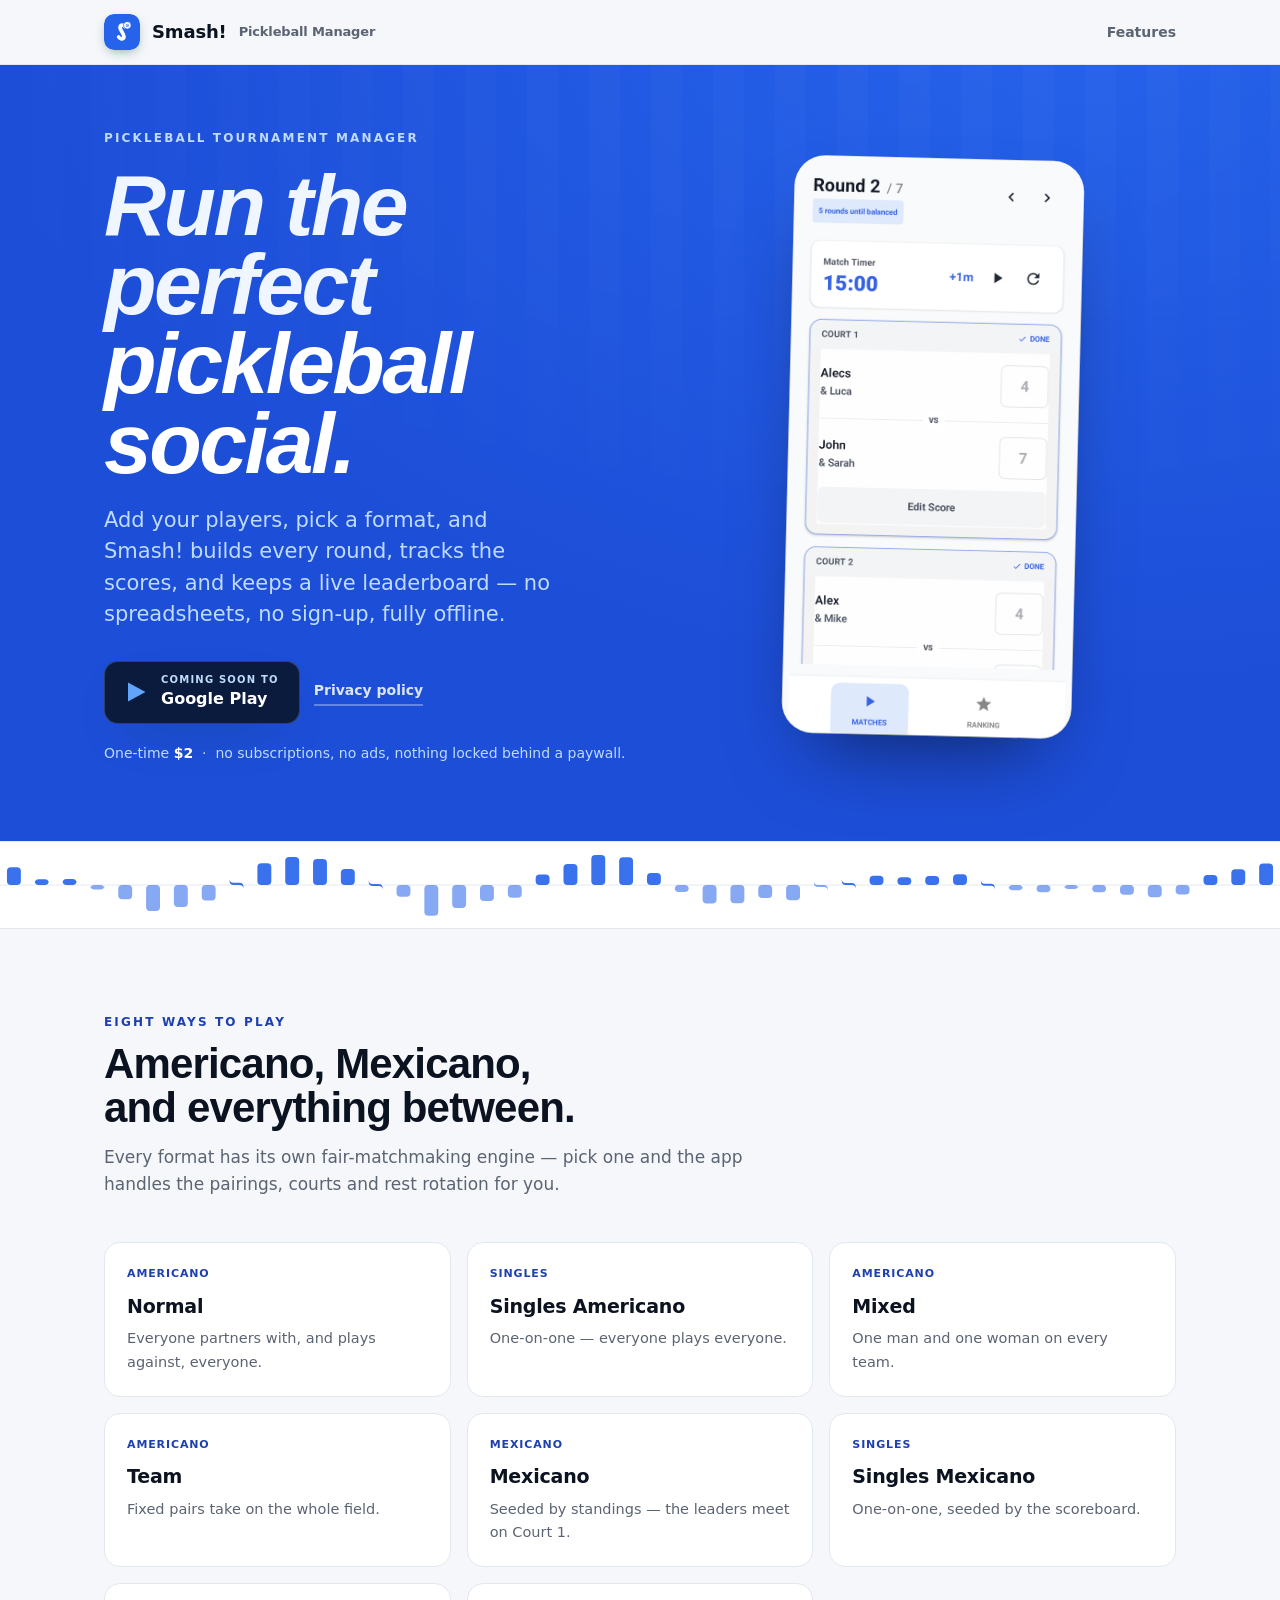
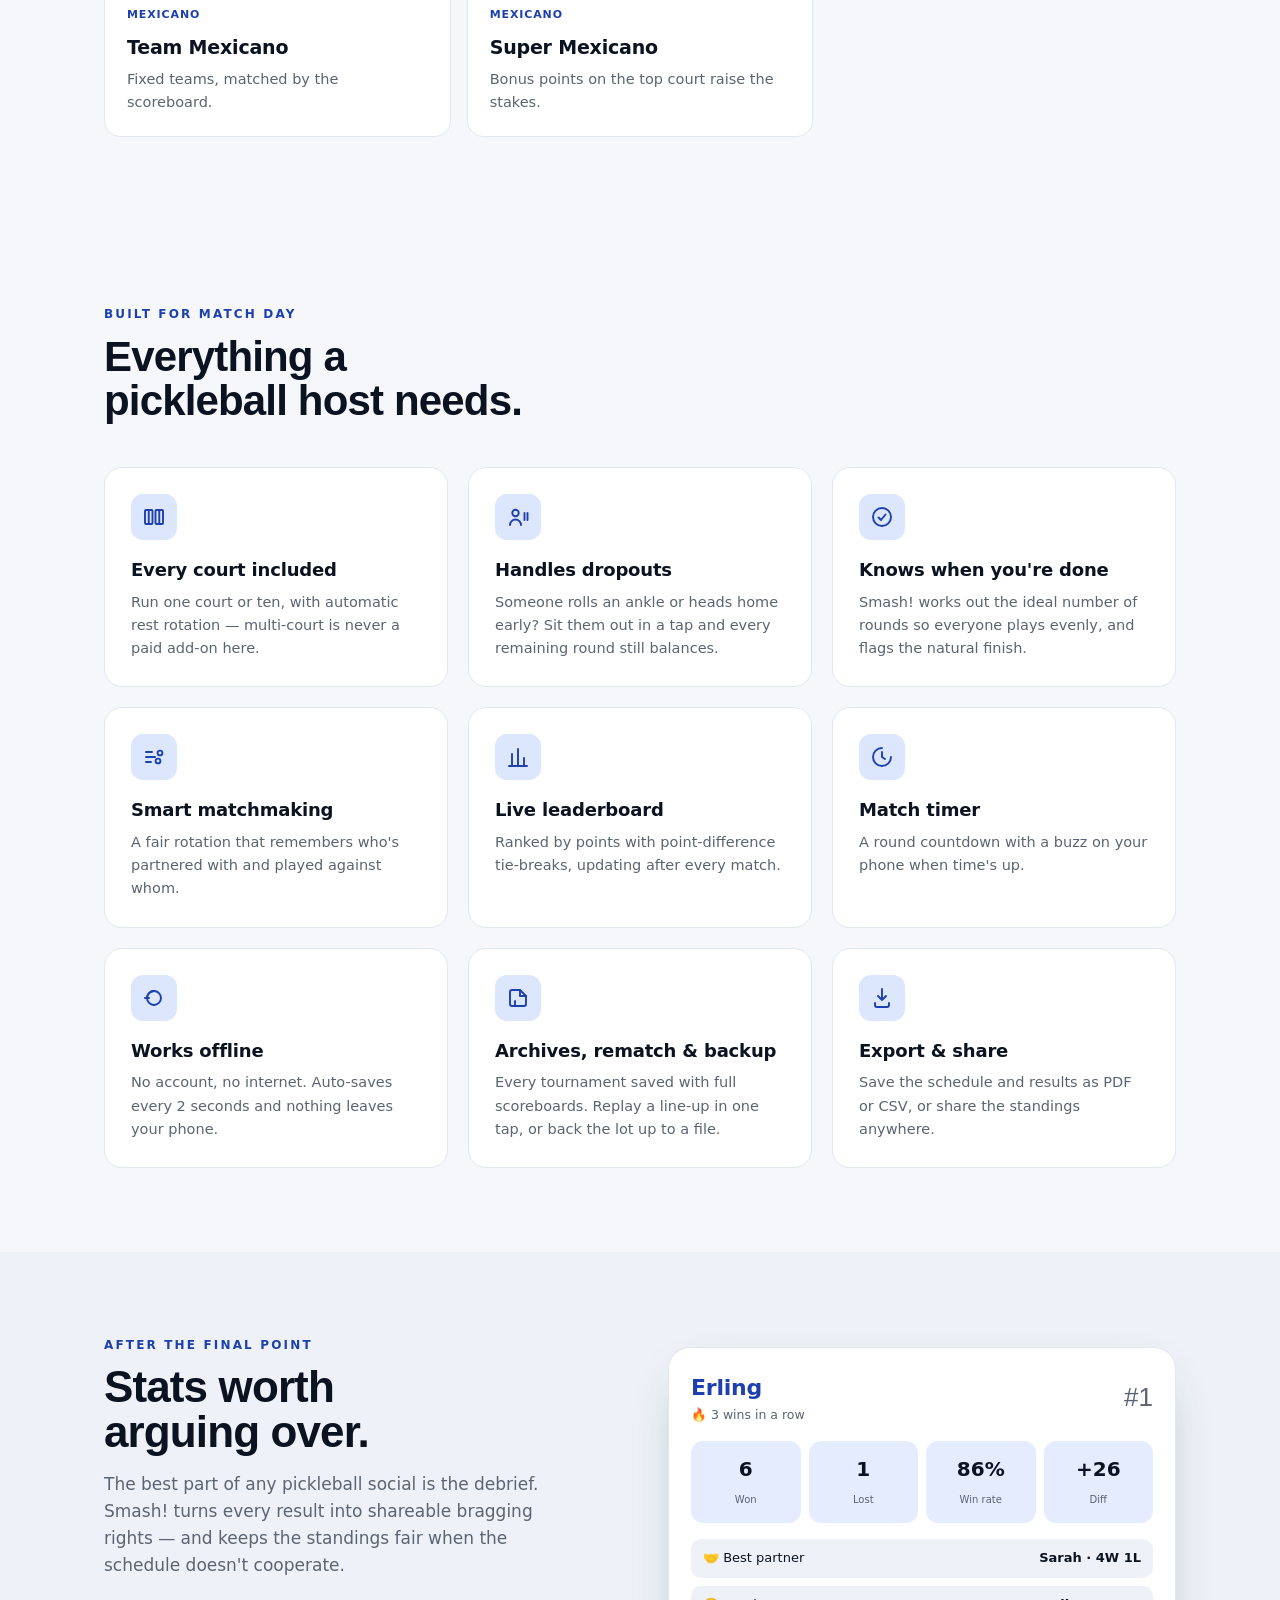
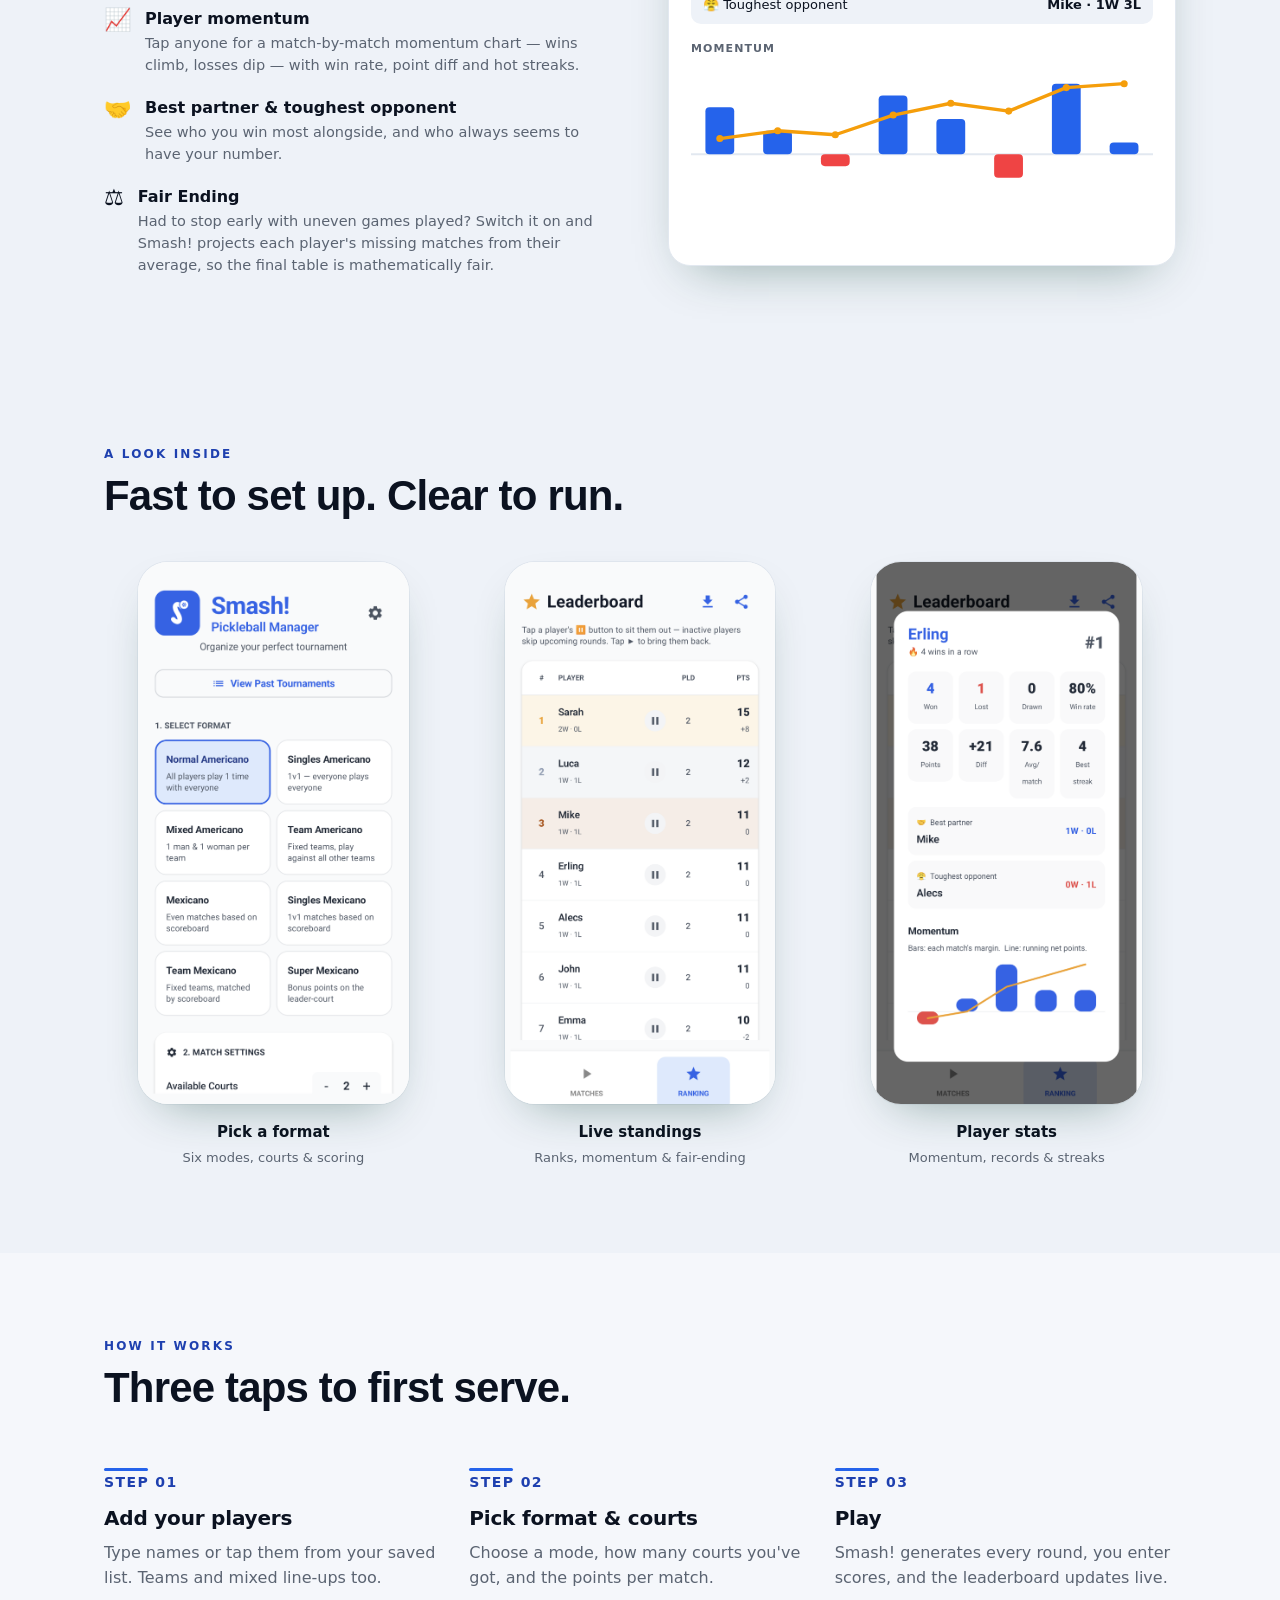
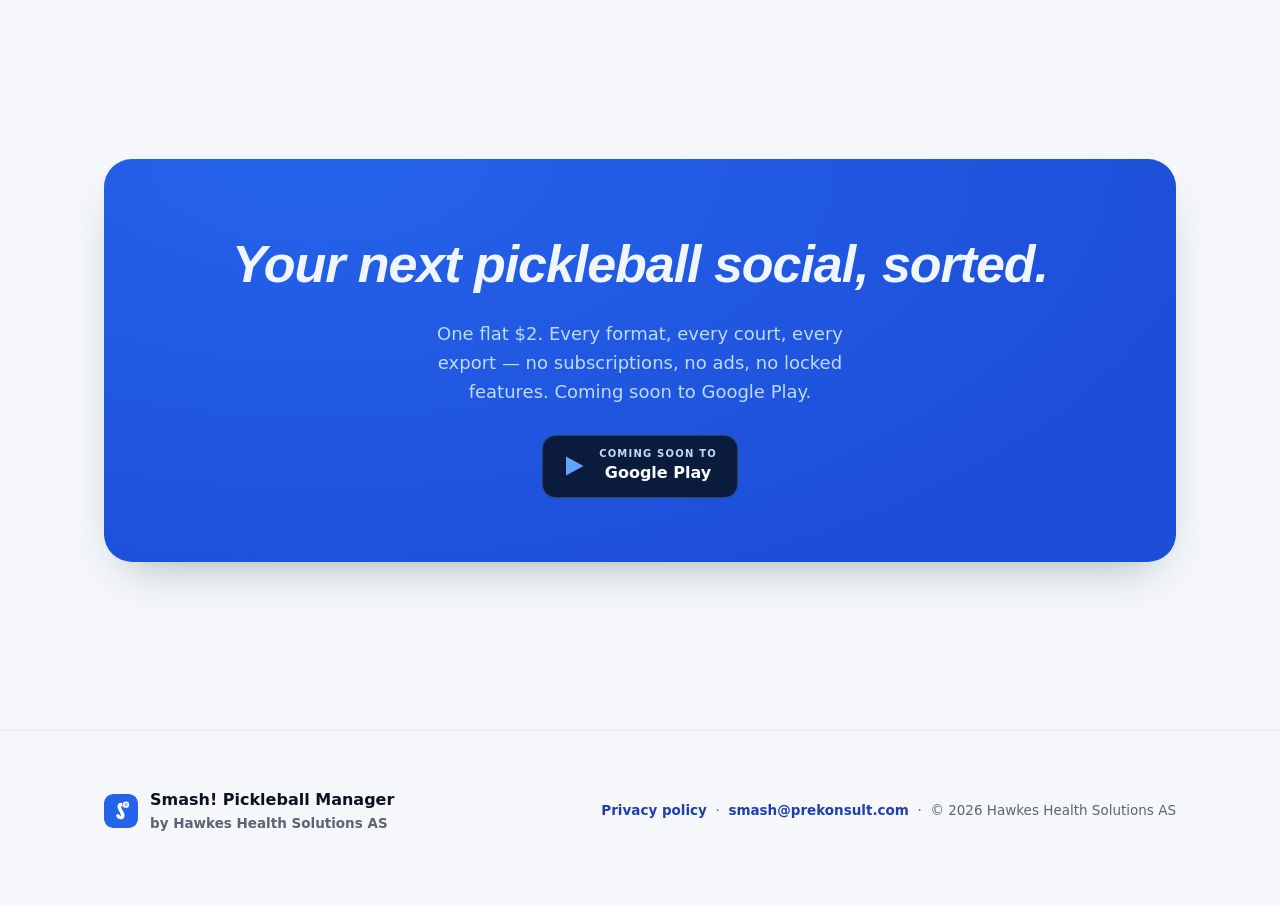
==== index.html @ 4c4cd8c9 "Add Singles formats; eight ways to play" ====
<!doctype html>
<html lang="en">
<head>
<meta charset="utf-8">
<meta name="viewport" content="width=device-width, initial-scale=1">
<meta name="description" content="Run Americano & Mexicano pickleball tournaments from your phone — singles or doubles, auto matchmaking, live leaderboard, fun stats and Fair Ending. Works offline. One-time $2, coming soon to Google Play.">
<meta name="theme-color" content="#2563EB">
<link rel="icon" type="image/png" href="icon.png">
<link rel="canonical" href="https://elkhawkes.github.io/smash-pickleball/">
<meta property="og:type" content="website">
<meta property="og:site_name" content="Smash! Pickleball Manager">
<meta property="og:title" content="Smash! — Pickleball Manager">
<meta property="og:description" content="Run Americano & Mexicano pickleball tournaments from your phone — singles or doubles, auto matchmaking, live leaderboard, fun stats and Fair Ending. Works offline. One-time $2, coming soon to Google Play.">
<meta property="og:image" content="https://elkhawkes.github.io/smash-pickleball/og-image.png">
<meta property="og:url" content="https://elkhawkes.github.io/smash-pickleball/">
<meta name="twitter:card" content="summary_large_image">
<style>html{-webkit-text-size-adjust:100%}img,svg{vertical-align:middle}</style>
<title>Smash! Pickleball Manager</title>
<style>
  :root{
    --ground:#F5F7FB; --surface:#FFFFFF; --surface-2:#EEF2F8;
    --ink:#0B1220; --muted:#5B6472; --line:#E2E8F0;
    --brand:#2563EB; --brand-deep:#1E40AF; --brand-ink:#1E3A8A;
    --gold:#F59E0B; --danger:#EF4444;
    --hero-1:#2563EB; --hero-2:#1D4ED8; --hero-ink:#EFF6FF; --hero-soft:#BFDBFE;
    --shadow:0 20px 50px -24px rgba(6,60,44,.45);
    --maxw:1120px;
  }
  @media (prefers-color-scheme:dark){
    :root{
      --ground:#0A0F1A; --surface:#111827; --surface-2:#1A2436;
      --ink:#E8EDF4; --muted:#94A3B8; --line:#1E293B;
      --brand:#60A5FA; --brand-deep:#1D4ED8; --brand-ink:#EFF6FF;
      --gold:#FBBF24; --danger:#F87171;
      --hero-1:#1E3A8A; --hero-2:#172554; --hero-ink:#EFF6FF; --hero-soft:#93C5FD;
      --shadow:0 24px 60px -28px rgba(0,0,0,.7);
    }
  }
  :root[data-theme="light"]{
    --ground:#F5F7FB; --surface:#FFFFFF; --surface-2:#EEF2F8;
    --ink:#0B1220; --muted:#5B6472; --line:#E2E8F0;
    --brand:#2563EB; --brand-deep:#1E40AF;
    --hero-1:#2563EB; --hero-2:#1D4ED8; --hero-ink:#EFF6FF; --hero-soft:#BFDBFE;
    --shadow:0 20px 50px -24px rgba(6,60,44,.45);
  }
  :root[data-theme="dark"]{
    --ground:#0A0F1A; --surface:#111827; --surface-2:#1A2436;
    --ink:#E8EDF4; --muted:#94A3B8; --line:#1E293B;
    --brand:#60A5FA; --brand-deep:#1D4ED8;
    --gold:#FBBF24;
    --hero-1:#1E3A8A; --hero-2:#172554; --hero-ink:#EFF6FF; --hero-soft:#93C5FD;
    --shadow:0 24px 60px -28px rgba(0,0,0,.7);
  }

  *{box-sizing:border-box}
  body{
    margin:0; background:var(--ground); color:var(--ink);
    font-family:system-ui,-apple-system,"Segoe UI",Roboto,Helvetica,Arial,sans-serif;
    line-height:1.6; -webkit-font-smoothing:antialiased;
  }
  .display{ font-family:"Arial Black","Helvetica Neue",Helvetica,Arial,system-ui,sans-serif; font-weight:900; }
  .wrap{ max-width:var(--maxw); margin:0 auto; padding:0 24px; }
  a{ color:inherit; }
  h1,h2,h3{ text-wrap:balance; margin:0; }
  .eyebrow{ font-size:12px; font-weight:800; letter-spacing:.18em; text-transform:uppercase; color:var(--brand-deep); }
  :root[data-theme="dark"] .eyebrow, @media (prefers-color-scheme:dark){ }

  /* ---------- top nav ---------- */
  header.nav{ position:sticky; top:0; z-index:20; background:color-mix(in srgb, var(--ground) 86%, transparent); backdrop-filter:blur(10px); border-bottom:1px solid var(--line); }
  .nav .wrap{ display:flex; align-items:center; justify-content:space-between; height:64px; }
  .brand{ display:flex; align-items:center; gap:12px; font-weight:800; letter-spacing:-.01em; }
  .brand svg{ width:36px; height:36px; display:block; border-radius:10px; box-shadow:0 4px 12px -4px rgba(6,60,44,.5); }
  .brand b{ font-size:18px; }
  .brand span{ color:var(--muted); font-weight:600; font-size:13px; }
  .nav-link{ text-decoration:none; color:var(--muted); font-weight:600; font-size:14px; }
  .nav-link:hover{ color:var(--brand-deep); }

  /* ---------- hero ---------- */
  .hero{ position:relative; overflow:hidden; color:var(--hero-ink);
    background:radial-gradient(120% 130% at 85% -10%, var(--hero-1), var(--hero-2) 70%); }
  .hero::after{ content:""; position:absolute; inset:0; pointer-events:none; opacity:.5;
    background:
      linear-gradient(transparent 61px, rgba(255,255,255,.06) 62px) 0 0/100% 62px,
      linear-gradient(90deg, transparent, transparent 50%, rgba(255,255,255,.05) 50%) 0 0/62px 100%;
    -webkit-mask-image:radial-gradient(120% 90% at 70% 0%, #000, transparent 75%); mask-image:radial-gradient(120% 90% at 70% 0%, #000, transparent 75%); }
  .hero .wrap{ position:relative; z-index:2; display:grid; grid-template-columns:1.05fr .95fr; gap:48px; align-items:center; padding-top:64px; padding-bottom:76px; }
  .hero .eyebrow{ color:var(--hero-soft); }
  .hero h1{ font-size:clamp(44px,7vw,86px); line-height:.92; letter-spacing:-.03em; font-style:italic; margin:18px 0 0; }
  .hero h1 .pop{ color:#fff; }
  .lede{ font-size:clamp(17px,2.1vw,21px); color:var(--hero-soft); max-width:34ch; margin:22px 0 30px; line-height:1.5; }
  .cta-row{ display:flex; flex-wrap:wrap; gap:14px; align-items:center; }
  .badge-play{ display:inline-flex; align-items:center; gap:12px; background:#0A1B3D; color:#fff; border:1px solid rgba(255,255,255,.16);
    padding:12px 20px; border-radius:14px; text-decoration:none; font-weight:700; box-shadow:var(--shadow); }
  .badge-play svg{ width:24px; height:24px; }
  .badge-play small{ display:block; font-size:10px; font-weight:600; letter-spacing:.12em; text-transform:uppercase; color:var(--hero-soft); line-height:1.2; }
  .badge-play b{ font-size:16px; line-height:1.1; }
  .ghost{ text-decoration:none; color:var(--hero-ink); font-weight:700; font-size:14px; opacity:.9; border-bottom:2px solid rgba(255,255,255,.35); padding-bottom:2px; }
  .ghost:hover{ opacity:1; }
  .price-note{ margin-top:18px; font-size:14px; color:var(--hero-soft); }
  .price-note b{ color:#fff; font-weight:800; }

  /* phone */
  /* frame ratio matches the screenshot files (1252x2503) so nothing is cropped */
  .phone{ position:relative; width:min(288px,80%); margin:0 auto; aspect-ratio:1252/2503; border-radius:30px; overflow:hidden;
    background:var(--surface); box-shadow:0 40px 80px -32px rgba(0,0,0,.55), 0 0 0 1px var(--line); transform:rotate(1.4deg); }
  .phone img{ width:100%; height:100%; object-fit:cover; display:block; }
  .phone.small{ transform:none; box-shadow:var(--shadow), 0 0 0 1px var(--line); }

  /* momentum strip */
  .strip{ background:var(--surface); border-top:1px solid var(--line); border-bottom:1px solid var(--line); }
  .strip canvas{ display:block; width:100%; height:86px; }

  /* ---------- sections ---------- */
  section{ padding:84px 0; }
  .sec-head{ max-width:640px; margin-bottom:44px; }
  .sec-head h2{ font-size:clamp(28px,4vw,42px); letter-spacing:-.02em; line-height:1.05; margin-top:10px; }
  .sec-head p{ color:var(--muted); font-size:17px; margin:14px 0 0; }

  .formats{ display:grid; grid-template-columns:repeat(3,1fr); gap:16px; }
  .fmt{ background:var(--surface); border:1px solid var(--line); border-radius:16px; padding:22px; transition:transform .18s ease, border-color .18s ease; }
  .fmt:hover{ transform:translateY(-4px); border-color:var(--brand); }
  .fmt .tag{ font-size:11px; font-weight:800; letter-spacing:.08em; text-transform:uppercase; color:var(--brand-deep); }
  :root[data-theme="dark"] .fmt .tag{ color:var(--brand); }
  .fmt h3{ font-size:19px; margin:8px 0 6px; letter-spacing:-.01em; }
  .fmt p{ margin:0; color:var(--muted); font-size:14.5px; }

  .features{ display:grid; grid-template-columns:repeat(3,1fr); gap:20px; }
  .feat{ background:var(--surface); border:1px solid var(--line); border-radius:18px; padding:26px; }
  .feat .ic{ width:46px; height:46px; border-radius:12px; display:grid; place-items:center; background:color-mix(in srgb, var(--brand) 16%, var(--surface)); margin-bottom:16px; }
  .feat .ic svg{ width:24px; height:24px; stroke:var(--brand-deep); fill:none; stroke-width:1.9; stroke-linecap:round; stroke-linejoin:round; }
  :root[data-theme="dark"] .feat .ic svg{ stroke:var(--brand); }
  @media (prefers-color-scheme:dark){ .feat .ic svg{ stroke:var(--brand); } .fmt .tag{ color:var(--brand); } }
  .feat h3{ font-size:18px; margin:0 0 6px; letter-spacing:-.01em; }
  .feat p{ margin:0; color:var(--muted); font-size:14.5px; }

  .shots{ background:var(--surface-2); }
  .gallery{ display:grid; grid-template-columns:repeat(3,1fr); gap:28px; align-items:start; }
  .gcap{ text-align:center; margin-top:16px; }
  .gcap b{ display:block; font-size:15px; }
  .gcap span{ color:var(--muted); font-size:13px; }

  .steps{ display:grid; grid-template-columns:repeat(3,1fr); gap:24px; counter-reset:s; }
  .step{ position:relative; padding-top:14px; }
  .step .n{ font-size:14px; font-weight:800; color:var(--brand-deep); letter-spacing:.1em; }
  :root[data-theme="dark"] .step .n{ color:var(--brand); }
  @media (prefers-color-scheme:dark){ .step .n{ color:var(--brand); } }
  .step h3{ font-size:20px; margin:8px 0 6px; letter-spacing:-.01em; }
  .step p{ margin:0; color:var(--muted); }
  .step::before{ content:""; display:block; height:3px; width:44px; background:var(--brand); border-radius:2px; }

  /* final cta */
  .final{ color:var(--hero-ink); background:radial-gradient(120% 160% at 20% 0%, var(--hero-1), var(--hero-2) 72%); border-radius:28px; padding:64px 40px; text-align:center; box-shadow:var(--shadow); }
  .final h2{ font-size:clamp(30px,4.4vw,52px); font-style:italic; letter-spacing:-.02em; }
  .final p{ color:var(--hero-soft); font-size:18px; margin:14px auto 28px; max-width:40ch; }

  footer{ padding:56px 0 72px; border-top:1px solid var(--line); margin-top:84px; }
  footer .wrap{ display:flex; flex-wrap:wrap; gap:20px 40px; align-items:center; justify-content:space-between; }
  .foot-brand{ display:flex; align-items:center; gap:12px; font-weight:800; }
  .foot-brand svg{ width:34px; height:34px; border-radius:9px; }
  footer .meta{ color:var(--muted); font-size:13.5px; }
  footer a{ color:var(--brand-deep); text-decoration:none; font-weight:700; }
  :root[data-theme="dark"] footer a{ color:var(--brand); }
  @media (prefers-color-scheme:dark){ footer a{ color:var(--brand); } }
  footer a:hover{ text-decoration:underline; }

  /* results / stats section */
  .results{ background:var(--surface-2); }
  .results-grid{ display:grid; grid-template-columns:1fr 1fr; gap:56px; align-items:center; }
  .results-grid h2{ font-size:clamp(28px,4vw,44px); letter-spacing:-.02em; line-height:1.02; margin-top:10px; }
  .results-lede{ color:var(--muted); font-size:17px; margin:16px 0 26px; max-width:42ch; }
  .hl{ list-style:none; padding:0; margin:0; display:flex; flex-direction:column; gap:18px; }
  .hl li{ display:flex; gap:14px; align-items:flex-start; }
  .hl-ic{ font-size:22px; line-height:1.3; flex:none; }
  .hl b{ display:block; font-size:16px; margin-bottom:2px; }
  .hl p{ margin:0; color:var(--muted); font-size:14.5px; line-height:1.5; }
  .statcard{ background:var(--surface); border:1px solid var(--line); border-radius:22px; padding:22px; box-shadow:var(--shadow); }
  .sc-head{ display:flex; align-items:center; justify-content:space-between; }
  .sc-name{ font-size:22px; font-weight:800; color:var(--brand-deep); letter-spacing:-.01em; }
  .sc-sub{ font-size:12.5px; color:var(--muted); }
  .sc-rank{ font-family:"Arial Black","Helvetica Neue",Arial,sans-serif; font-size:26px; color:var(--muted); }
  .sc-tiles{ display:grid; grid-template-columns:repeat(4,1fr); gap:8px; margin:16px 0; }
  .sc-tile{ background:color-mix(in srgb, var(--brand) 12%, var(--surface)); border-radius:12px; padding:12px 4px; text-align:center; }
  .sc-tile b{ display:block; font-size:20px; font-weight:900; font-variant-numeric:tabular-nums; }
  .sc-tile span{ font-size:10px; color:var(--muted); }
  .sc-h2h{ display:flex; align-items:center; justify-content:space-between; gap:10px; padding:9px 12px; background:var(--surface-2); border-radius:10px; margin-bottom:8px; font-size:13px; }
  .sc-h2h b{ font-weight:800; white-space:nowrap; }
  .sc-mom-label{ font-size:11px; font-weight:800; letter-spacing:.1em; text-transform:uppercase; color:var(--muted); margin:16px 0 8px; }
  .statcard svg.mom{ width:100%; height:auto; display:block; }
  :root[data-theme="dark"] .sc-name{ color:var(--brand); }
  @media (prefers-color-scheme:dark){ .sc-name{ color:var(--brand); } }

  .reveal{ opacity:0; transform:translateY(16px); transition:opacity .6s ease, transform .6s ease; }
  .reveal.in{ opacity:1; transform:none; }

  @media (max-width:900px){
    .hero .wrap{ grid-template-columns:1fr; gap:34px; padding-bottom:56px; }
    .phone{ transform:none; }
    .formats,.features,.gallery,.steps{ grid-template-columns:1fr 1fr; }
    .results-grid{ grid-template-columns:1fr; gap:34px; }
  }
  @media (max-width:620px){
    .formats,.features,.gallery,.steps{ grid-template-columns:1fr; }
    .nav .brand span{ display:none; }
    section{ padding:60px 0; }
  }
  @media (prefers-reduced-motion:reduce){
    .reveal{ transition:none; opacity:1; transform:none; }
    .fmt,.fmt:hover{ transition:none; }
  }
</style>
</head>
<body>


<!-- reusable logo symbol -->
<svg width="0" height="0" style="position:absolute" aria-hidden="true">
  <symbol id="logo" viewBox="0 0 108 108">
    <rect width="108" height="108" rx="26" fill="var(--brand)"/>
    <path d="M64,39 C56,28 40,32 54,54 C68,76 52,80 44,69" fill="none" stroke="#fff" stroke-width="11" stroke-linecap="round" stroke-linejoin="round"/>
    <circle cx="70" cy="34" r="12" fill="var(--brand)"/>
    <circle cx="70" cy="34" r="10" fill="#fff"/>
    <circle cx="70.00" cy="34.00" r="1.5" fill="var(--brand)"/>
    <circle cx="73.70" cy="34.00" r="1.5" fill="var(--brand)"/>
    <circle cx="71.85" cy="37.20" r="1.5" fill="var(--brand)"/>
    <circle cx="68.15" cy="37.20" r="1.5" fill="var(--brand)"/>
    <circle cx="66.30" cy="34.00" r="1.5" fill="var(--brand)"/>
    <circle cx="68.15" cy="30.80" r="1.5" fill="var(--brand)"/>
    <circle cx="71.85" cy="30.80" r="1.5" fill="var(--brand)"/>
  </symbol>
</svg>

<header class="nav">
  <div class="wrap">
    <div class="brand">
      <svg><use href="#logo"/></svg>
      <b>Smash!</b><span>Pickleball Manager</span>
    </div>
    <a class="nav-link" href="#features">Features</a>
  </div>
</header>

<div class="hero">
  <div class="wrap">
    <div class="reveal in">
      <div class="eyebrow">Pickleball tournament manager</div>
      <h1 class="display">Run the perfect<br><span class="pop">pickleball social.</span></h1>
      <p class="lede">Add your players, pick a format, and Smash! builds every round, tracks the scores, and keeps a live leaderboard — no spreadsheets, no sign-up, fully offline.</p>
      <div class="cta-row">
        <a class="badge-play" href="#" aria-label="Coming soon to Google Play">
          <svg viewBox="0 0 24 24" aria-hidden="true"><path d="M3 2.5 L20.5 12 L3 21.5 Z" fill="#60A5FA"/></svg>
          <span><small>Coming soon to</small><b>Google Play</b></span>
        </a>
        <a class="ghost" href="https://elkhawkes.github.io/smash-pickleball-privacy/">Privacy policy</a>
      </div>
      <div class="price-note">One&#8209;time <b>$2</b> &nbsp;·&nbsp; no subscriptions, no ads, nothing locked behind a paywall.</div>
    </div>
    <div class="reveal in">
      <div class="phone"><img src="[data-uri]" alt="Smash! showing a live pickleball round with scores on two courts" loading="lazy"/></div>
    </div>
  </div>
</div>

<div class="strip"><canvas id="momentum" aria-hidden="true"></canvas></div>

<section id="formats">
  <div class="wrap">
    <div class="sec-head reveal">
      <div class="eyebrow">Eight ways to play</div>
      <h2 class="display">Americano, Mexicano,<br>and everything between.</h2>
      <p>Every format has its own fair-matchmaking engine — pick one and the app handles the pairings, courts and rest rotation for you.</p>
    </div>
    <div class="formats">
      <div class="fmt reveal"><div class="tag">Americano</div><h3>Normal</h3><p>Everyone partners with, and plays against, everyone.</p></div>
      <div class="fmt reveal"><div class="tag">Singles</div><h3>Singles Americano</h3><p>One-on-one — everyone plays everyone.</p></div>
      <div class="fmt reveal"><div class="tag">Americano</div><h3>Mixed</h3><p>One man and one woman on every team.</p></div>
      <div class="fmt reveal"><div class="tag">Americano</div><h3>Team</h3><p>Fixed pairs take on the whole field.</p></div>
      <div class="fmt reveal"><div class="tag">Mexicano</div><h3>Mexicano</h3><p>Seeded by standings — the leaders meet on Court 1.</p></div>
      <div class="fmt reveal"><div class="tag">Singles</div><h3>Singles Mexicano</h3><p>One-on-one, seeded by the scoreboard.</p></div>
      <div class="fmt reveal"><div class="tag">Mexicano</div><h3>Team Mexicano</h3><p>Fixed teams, matched by the scoreboard.</p></div>
      <div class="fmt reveal"><div class="tag">Mexicano</div><h3>Super Mexicano</h3><p>Bonus points on the top court raise the stakes.</p></div>
    </div>
  </div>
</section>

<section id="features">
  <div class="wrap">
    <div class="sec-head reveal">
      <div class="eyebrow">Built for match day</div>
      <h2 class="display">Everything a pickleball host needs.</h2>
    </div>
    <div class="features">
      <div class="feat reveal"><div class="ic"><svg viewBox="0 0 24 24"><rect x="3" y="5" width="7.5" height="14" rx="1"/><rect x="13.5" y="5" width="7.5" height="14" rx="1"/><path d="M6.75 5v14M17.25 5v14"/></svg></div><h3>Every court included</h3><p>Run one court or ten, with automatic rest rotation — multi-court is never a paid add-on here.</p></div>
      <div class="feat reveal"><div class="ic"><svg viewBox="0 0 24 24"><circle cx="9.5" cy="8" r="3.2"/><path d="M4 20a5.5 5.5 0 0 1 11 0"/><path d="M18.5 8v7M21.5 8v7"/></svg></div><h3>Handles dropouts</h3><p>Someone rolls an ankle or heads home early? Sit them out in a tap and every remaining round still balances.</p></div>
      <div class="feat reveal"><div class="ic"><svg viewBox="0 0 24 24"><circle cx="12" cy="12" r="9"/><path d="M8.5 12.5l2.5 2.5 4.5-5.5"/></svg></div><h3>Knows when you're done</h3><p>Smash! works out the ideal number of rounds so everyone plays evenly, and flags the natural finish.</p></div>
      <div class="feat reveal"><div class="ic"><svg viewBox="0 0 24 24"><path d="M4 7h6M4 12h9M4 17h5"/><circle cx="18" cy="8" r="2.4"/><circle cx="16" cy="16" r="2.4"/></svg></div><h3>Smart matchmaking</h3><p>A fair rotation that remembers who's partnered with and played against whom.</p></div>
      <div class="feat reveal"><div class="ic"><svg viewBox="0 0 24 24"><path d="M6 21V9M12 21V4M18 21v-8"/><path d="M3 21h18"/></svg></div><h3>Live leaderboard</h3><p>Ranked by points with point-difference tie-breaks, updating after every match.</p></div>
      <div class="feat reveal"><div class="ic"><svg viewBox="0 0 24 24"><path d="M12 3a9 9 0 1 0 9 9"/><path d="M12 7v5l3 2"/></svg></div><h3>Match timer</h3><p>A round countdown with a buzz on your phone when time's up.</p></div>
      <div class="feat reveal"><div class="ic"><svg viewBox="0 0 24 24"><path d="M5 12a7 7 0 0 1 7-7 7 7 0 0 1 7 7 7 7 0 0 1-7 7"/><path d="M12 5a7 7 0 0 0 0 14"/><path d="M3 12h4"/></svg></div><h3>Works offline</h3><p>No account, no internet. Auto-saves every 2 seconds and nothing leaves your phone.</p></div>
      <div class="feat reveal"><div class="ic"><svg viewBox="0 0 24 24"><path d="M4 6a2 2 0 0 1 2-2h8l6 6v8a2 2 0 0 1-2 2H6a2 2 0 0 1-2-2Z"/><path d="M14 4v6h6"/><path d="M9 20v-5"/></svg></div><h3>Archives, rematch &amp; backup</h3><p>Every tournament saved with full scoreboards. Replay a line-up in one tap, or back the lot up to a file.</p></div>
      <div class="feat reveal"><div class="ic"><svg viewBox="0 0 24 24"><path d="M12 3v11m0 0 4-4m-4 4-4-4"/><path d="M5 17v2a2 2 0 0 0 2 2h10a2 2 0 0 0 2-2v-2"/></svg></div><h3>Export &amp; share</h3><p>Save the schedule and results as PDF or CSV, or share the standings anywhere.</p></div>
    </div>
  </div>
</section>

<section class="results">
  <div class="wrap">
    <div class="results-grid">
      <div class="reveal">
        <div class="eyebrow">After the final point</div>
        <h2 class="display">Stats worth<br>arguing over.</h2>
        <p class="results-lede">The best part of any pickleball social is the debrief. Smash! turns every result into shareable bragging rights — and keeps the standings fair when the schedule doesn't cooperate.</p>
        <ul class="hl">
          <li><span class="hl-ic">📈</span><div><b>Player momentum</b><p>Tap anyone for a match-by-match momentum chart — wins climb, losses dip — with win rate, point diff and hot streaks.</p></div></li>
          <li><span class="hl-ic">🤝</span><div><b>Best partner &amp; toughest opponent</b><p>See who you win most alongside, and who always seems to have your number.</p></div></li>
          <li><span class="hl-ic">⚖️</span><div><b>Fair Ending</b><p>Had to stop early with uneven games played? Switch it on and Smash! projects each player's missing matches from their average, so the final table is mathematically fair.</p></div></li>
        </ul>
      </div>
      <div class="reveal">
        <div class="statcard">
          <div class="sc-head">
            <div><div class="sc-name">Erling</div><div class="sc-sub">🔥 3 wins in a row</div></div>
            <div class="sc-rank">#1</div>
          </div>
          <div class="sc-tiles">
            <div class="sc-tile"><b>6</b><span>Won</span></div>
            <div class="sc-tile"><b>1</b><span>Lost</span></div>
            <div class="sc-tile"><b>86%</b><span>Win rate</span></div>
            <div class="sc-tile"><b>+26</b><span>Diff</span></div>
          </div>
          <div class="sc-h2h"><span>🤝 Best partner</span><b>Sarah · 4W&nbsp;1L</b></div>
          <div class="sc-h2h"><span>😤 Toughest opponent</span><b>Mike · 1W&nbsp;3L</b></div>
          <div class="sc-mom-label">Momentum</div>
          <svg class="mom" viewBox="0 0 340 130" xmlns="http://www.w3.org/2000/svg" aria-hidden="true"><line x1="0" y1="65" x2="340" y2="65" stroke="var(--line)" stroke-width="1.5"/><rect x="10.6" y="30.3" width="21.2" height="34.7" rx="3" fill="var(--brand)"/><rect x="53.1" y="47.7" width="21.2" height="17.3" rx="3" fill="var(--brand)"/><rect x="95.6" y="65.0" width="21.2" height="8.7" rx="3" fill="var(--danger)"/><rect x="138.1" y="21.7" width="21.2" height="43.3" rx="3" fill="var(--brand)"/><rect x="180.6" y="39.0" width="21.2" height="26.0" rx="3" fill="var(--brand)"/><rect x="223.1" y="65.0" width="21.2" height="17.3" rx="3" fill="var(--danger)"/><rect x="265.6" y="13.0" width="21.2" height="52.0" rx="3" fill="var(--brand)"/><rect x="308.1" y="56.3" width="21.2" height="8.7" rx="3" fill="var(--brand)"/><polyline points="21.2,53.4 63.8,47.7 106.2,50.6 148.8,36.1 191.2,27.4 233.8,33.2 276.2,15.9 318.8,13.0" fill="none" stroke="var(--gold)" stroke-width="2.5" stroke-linecap="round" stroke-linejoin="round"/><circle cx="21.2" cy="53.4" r="2.6" fill="var(--gold)"/><circle cx="63.8" cy="47.7" r="2.6" fill="var(--gold)"/><circle cx="106.2" cy="50.6" r="2.6" fill="var(--gold)"/><circle cx="148.8" cy="36.1" r="2.6" fill="var(--gold)"/><circle cx="191.2" cy="27.4" r="2.6" fill="var(--gold)"/><circle cx="233.8" cy="33.2" r="2.6" fill="var(--gold)"/><circle cx="276.2" cy="15.9" r="2.6" fill="var(--gold)"/><circle cx="318.8" cy="13.0" r="2.6" fill="var(--gold)"/></svg>
        </div>
      </div>
    </div>
  </div>
</section>

<section class="shots">
  <div class="wrap">
    <div class="sec-head reveal">
      <div class="eyebrow">A look inside</div>
      <h2 class="display">Fast to set up. Clear to run.</h2>
    </div>
    <div class="gallery">
      <div class="reveal"><div class="phone small"><img src="[data-uri]" alt="Choosing a tournament format in Smash!" loading="lazy"/></div><div class="gcap"><b>Pick a format</b><span>Six modes, courts &amp; scoring</span></div></div>
      <div class="reveal"><div class="phone small"><img src="[data-uri]" alt="Live leaderboard with standings" loading="lazy"/></div><div class="gcap"><b>Live standings</b><span>Ranks, momentum &amp; fair-ending</span></div></div>
      <div class="reveal"><div class="phone small"><img src="[data-uri]" alt="A player's stats and momentum chart" loading="lazy"/></div><div class="gcap"><b>Player stats</b><span>Momentum, records &amp; streaks</span></div></div>
    </div>
  </div>
</section>

<section id="how">
  <div class="wrap">
    <div class="sec-head reveal">
      <div class="eyebrow">How it works</div>
      <h2 class="display">Three taps to first serve.</h2>
    </div>
    <div class="steps">
      <div class="step reveal"><div class="n">STEP 01</div><h3>Add your players</h3><p>Type names or tap them from your saved list. Teams and mixed line-ups too.</p></div>
      <div class="step reveal"><div class="n">STEP 02</div><h3>Pick format &amp; courts</h3><p>Choose a mode, how many courts you've got, and the points per match.</p></div>
      <div class="step reveal"><div class="n">STEP 03</div><h3>Play</h3><p>Smash! generates every round, you enter scores, and the leaderboard updates live.</p></div>
    </div>
  </div>
</section>

<section>
  <div class="wrap">
    <div class="final reveal">
      <h2 class="display">Your next pickleball social, sorted.</h2>
      <p>One flat $2. Every format, every court, every export — no subscriptions, no ads, no locked features. Coming soon to Google Play.</p>
      <a class="badge-play" href="#" style="box-shadow:none">
        <svg viewBox="0 0 24 24" aria-hidden="true"><path d="M3 2.5 L20.5 12 L3 21.5 Z" fill="#60A5FA"/></svg>
        <span><small>Coming soon to</small><b>Google Play</b></span>
      </a>
    </div>
  </div>
</section>

<footer>
  <div class="wrap">
    <div class="foot-brand"><svg><use href="#logo"/></svg><div>Smash! Pickleball Manager<div class="meta" style="font-weight:600">by Hawkes Health Solutions AS</div></div></div>
    <div class="meta">
      <a href="https://elkhawkes.github.io/smash-pickleball-privacy/">Privacy policy</a> &nbsp;·&nbsp;
      <a href="mailto:smash@prekonsult.com">smash@prekonsult.com</a> &nbsp;·&nbsp;
      © 2026 Hawkes Health Solutions AS
    </div>
  </div>
</footer>

<script>
  // scroll reveals
  (function(){
    var els = document.querySelectorAll('.reveal');
    if (!('IntersectionObserver' in window)){ els.forEach(function(e){e.classList.add('in');}); return; }
    var io = new IntersectionObserver(function(entries){
      entries.forEach(function(en){ if(en.isIntersecting){ en.target.classList.add('in'); io.unobserve(en.target);} });
    }, {threshold:.14});
    els.forEach(function(e){ if(!e.classList.contains('in')) io.observe(e); });
  })();

  // momentum bar strip — echoes the app's signature stat
  (function(){
    var c = document.getElementById('momentum'); if(!c) return;
    var ctx = c.getContext('2d');
    var reduce = window.matchMedia('(prefers-reduced-motion:reduce)').matches;
    var css = getComputedStyle(document.documentElement);
    function col(n){ return css.getPropertyValue(n).trim() || '#2563EB'; }
    var N = 46, seed = [], t = 0;
    for (var i=0;i<N;i++){ seed.push(Math.sin(i*0.7)*0.5 + (Math.random()-0.5)*0.7); }
    function resize(){ var r = c.getBoundingClientRect(); c.width = r.width*devicePixelRatio; c.height = r.height*devicePixelRatio; ctx.setTransform(devicePixelRatio,0,0,devicePixelRatio,0,0); }
    function draw(){
      var w = c.width/devicePixelRatio, h = c.height/devicePixelRatio, mid = h/2;
      ctx.clearRect(0,0,w,h);
      var brand = col('--brand'), gold = col('--gold'), line = col('--line');
      ctx.strokeStyle = line; ctx.lineWidth = 1; ctx.beginPath(); ctx.moveTo(0,mid); ctx.lineTo(w,mid); ctx.stroke();
      var slot = w/N, bw = slot*0.5;
      for (var i=0;i<N;i++){
        var v = Math.sin(i*0.55 + t) * 0.6 + seed[i]*0.55;
        v = Math.max(-1,Math.min(1,v));
        var bh = Math.abs(v)*(mid-10);
        var x = slot*(i+0.5) - bw/2;
        var top = v>=0 ? mid-bh : mid;
        ctx.fillStyle = v>=0 ? brand : (function(){ ctx.globalAlpha=.55; return brand; })();
        if(v>=0) ctx.globalAlpha = .9;
        var rr = Math.min(bw/2, 4);
        roundRect(x, top, bw, Math.max(2,bh), rr); ctx.fill(); ctx.globalAlpha = 1;
      }
    }
    function roundRect(x,y,w,h,r){ ctx.beginPath(); ctx.moveTo(x+r,y); ctx.arcTo(x+w,y,x+w,y+h,r); ctx.arcTo(x+w,y+h,x,y+h,r); ctx.arcTo(x,y+h,x,y,r); ctx.arcTo(x,y,x+w,y,r); ctx.closePath(); }
    resize(); draw();
    window.addEventListener('resize', function(){ resize(); draw(); });
    if(!reduce){ (function loop(){ t += 0.03; draw(); requestAnimationFrame(loop); })(); }
  })();
</script>

</body>
</html>
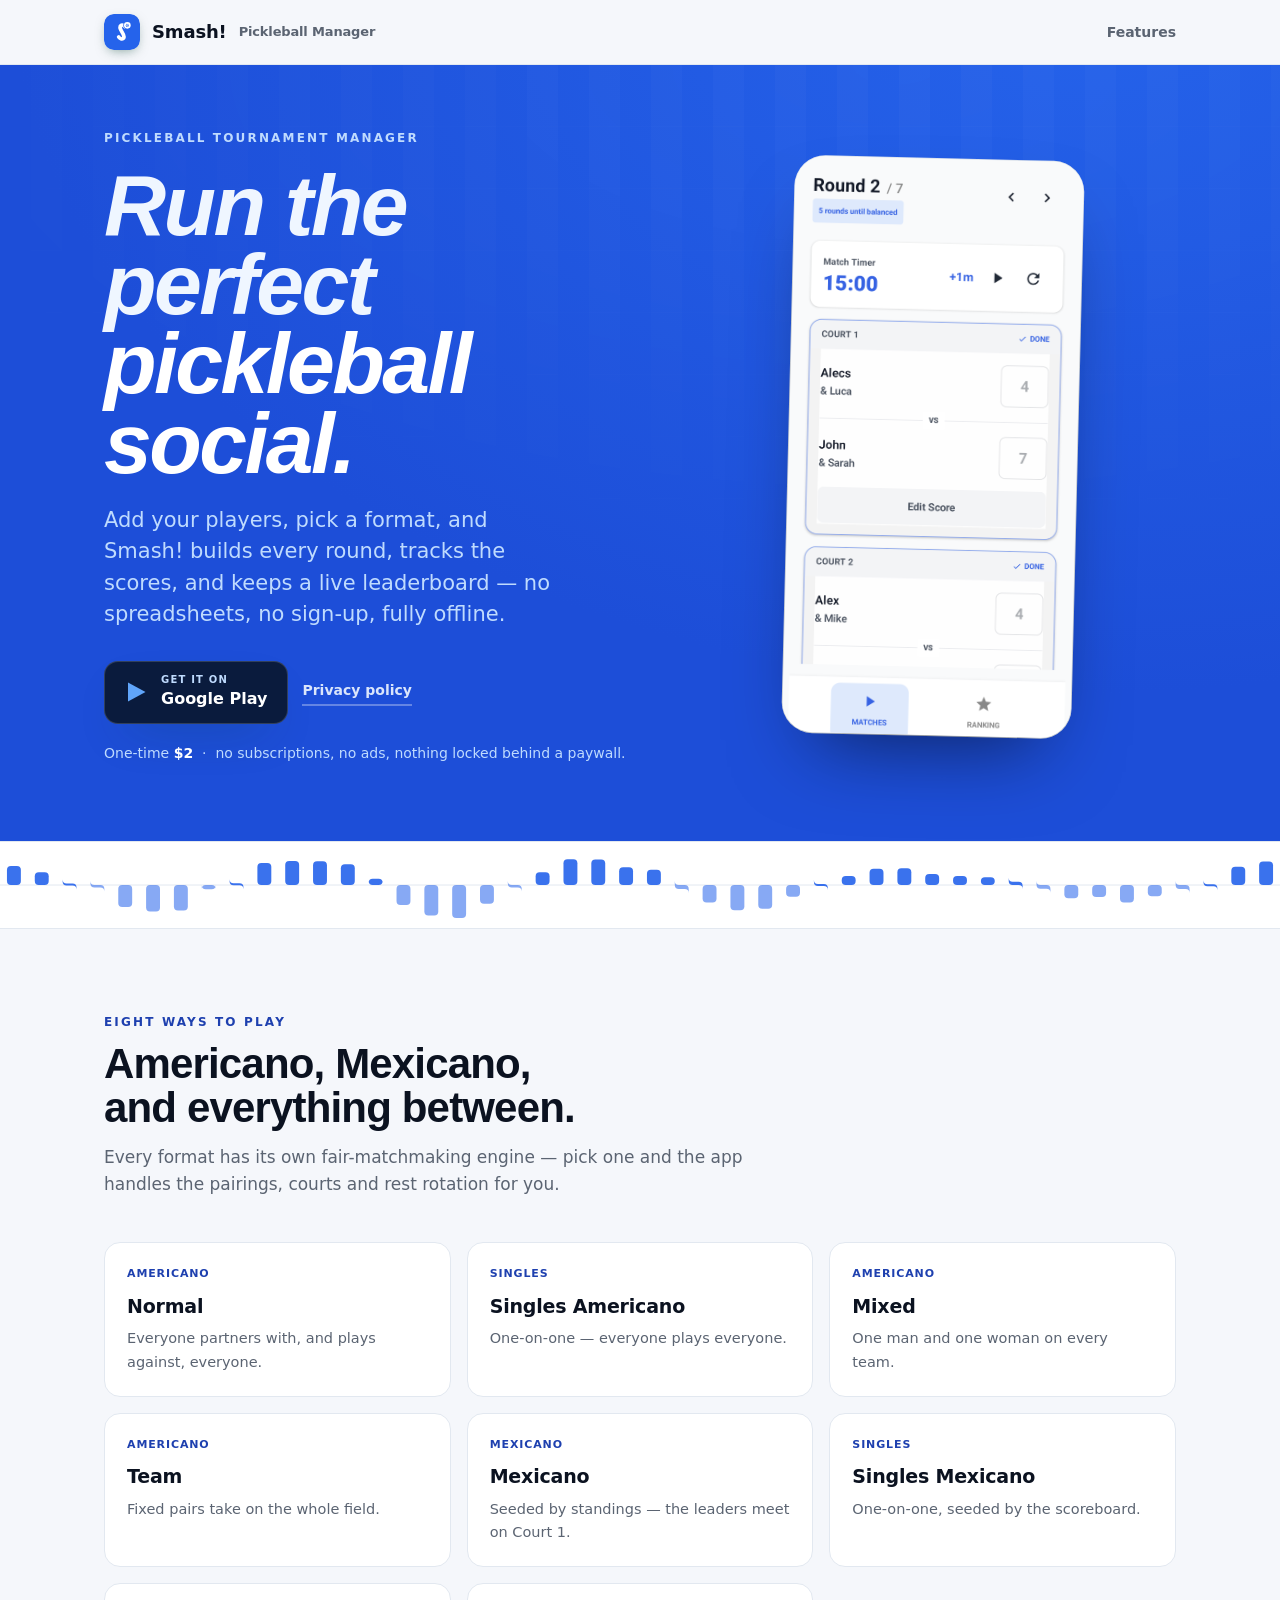
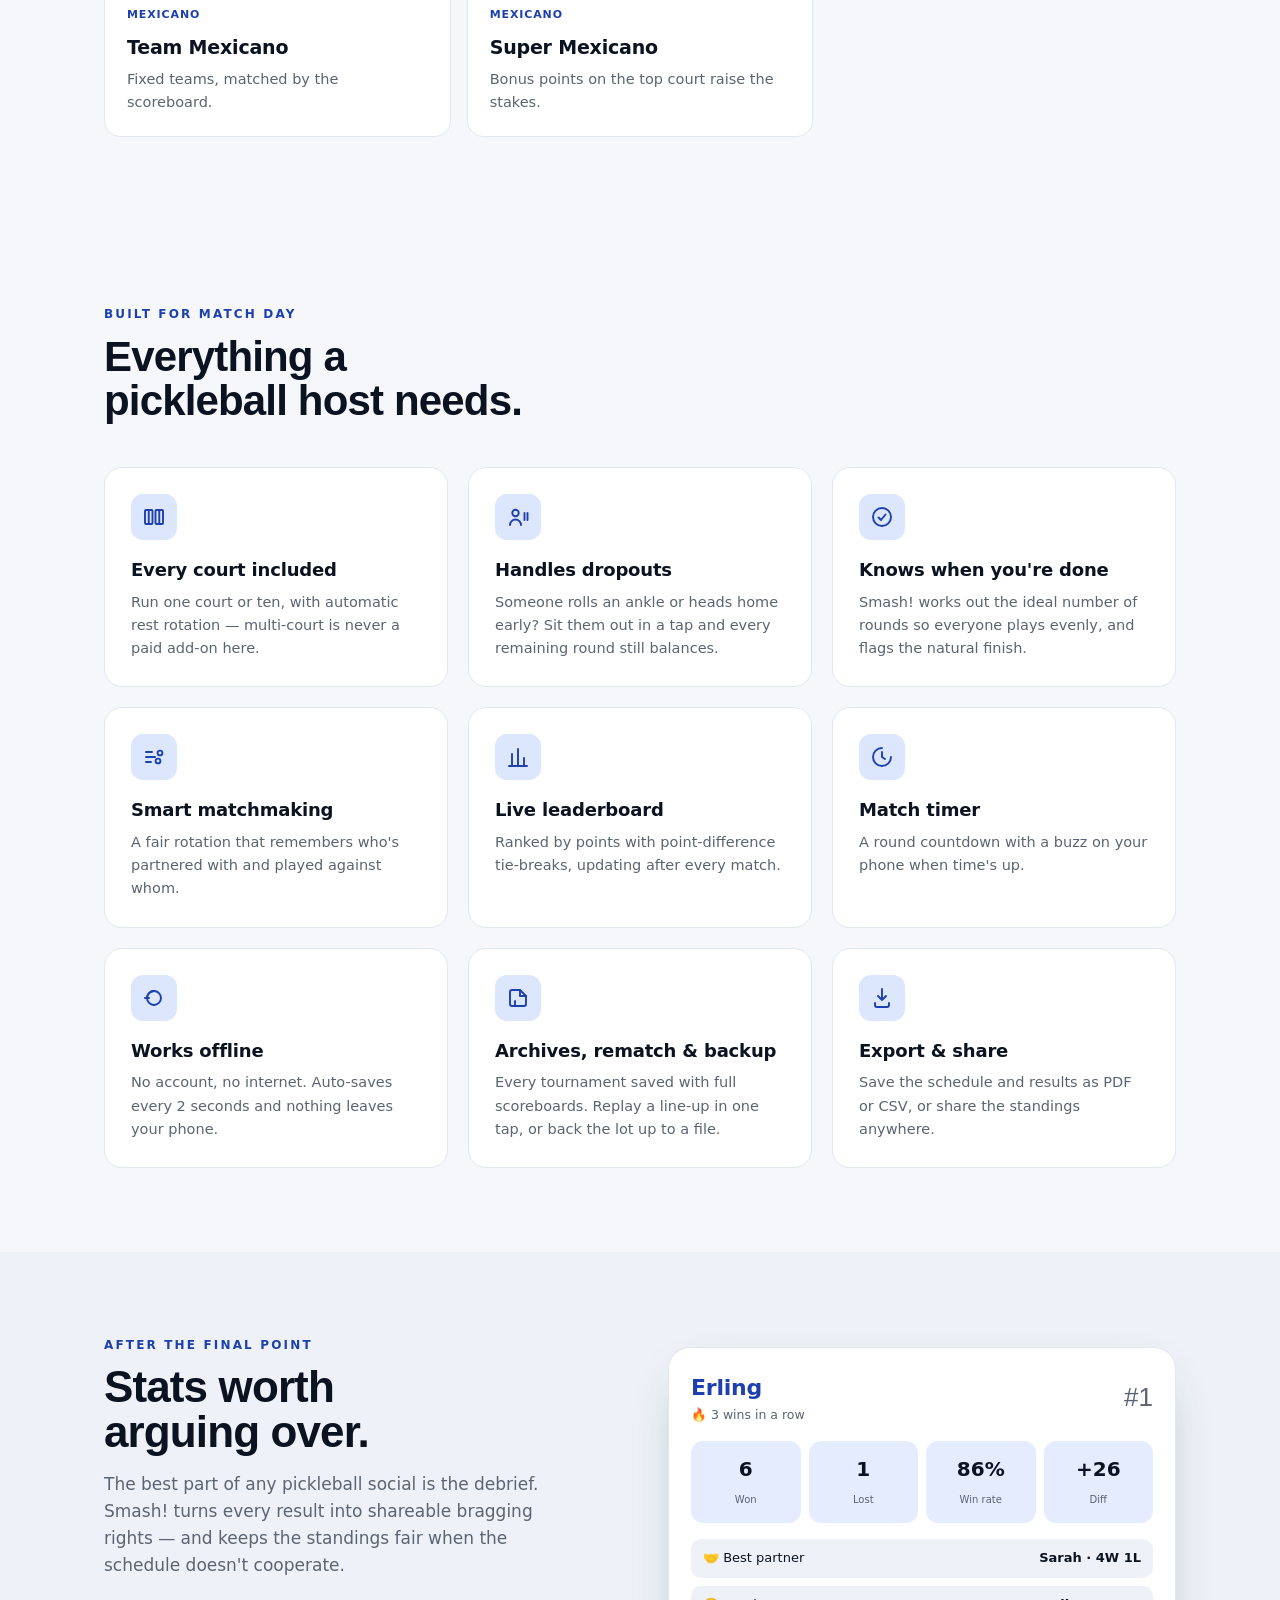
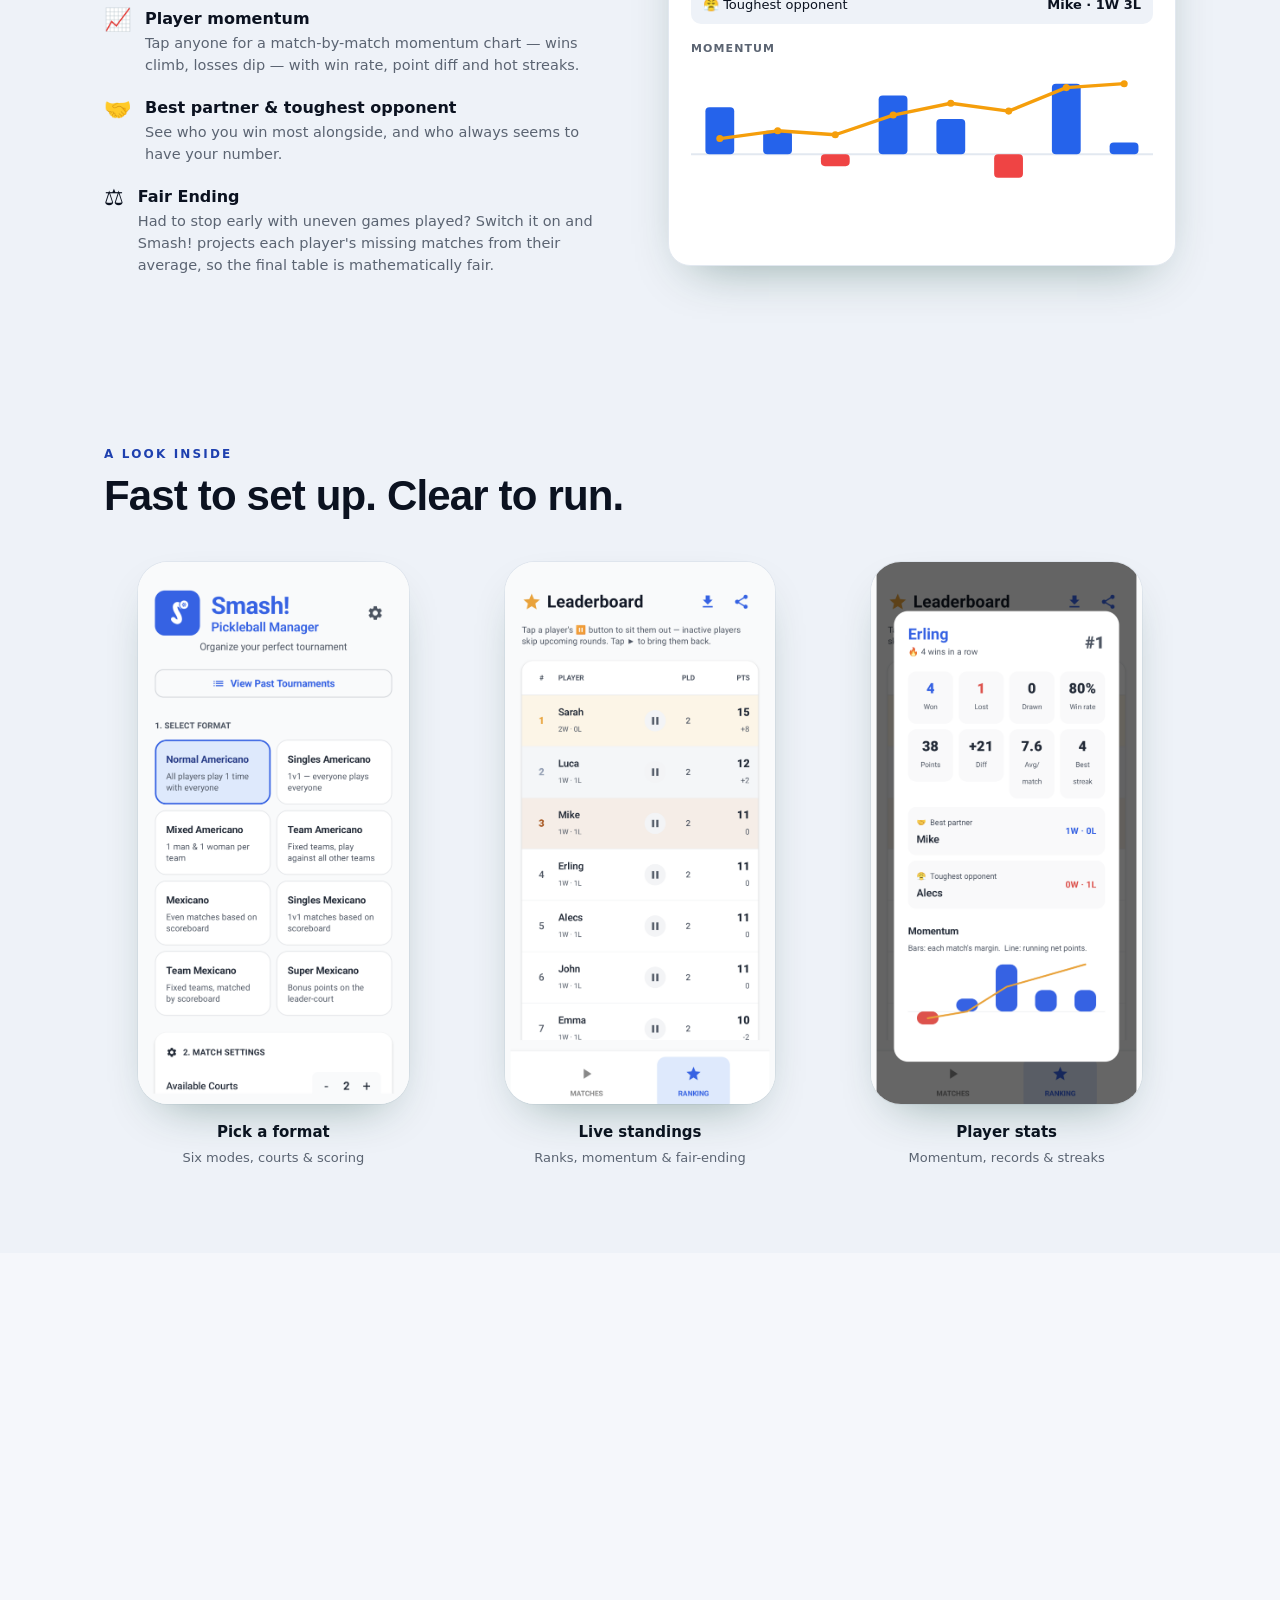
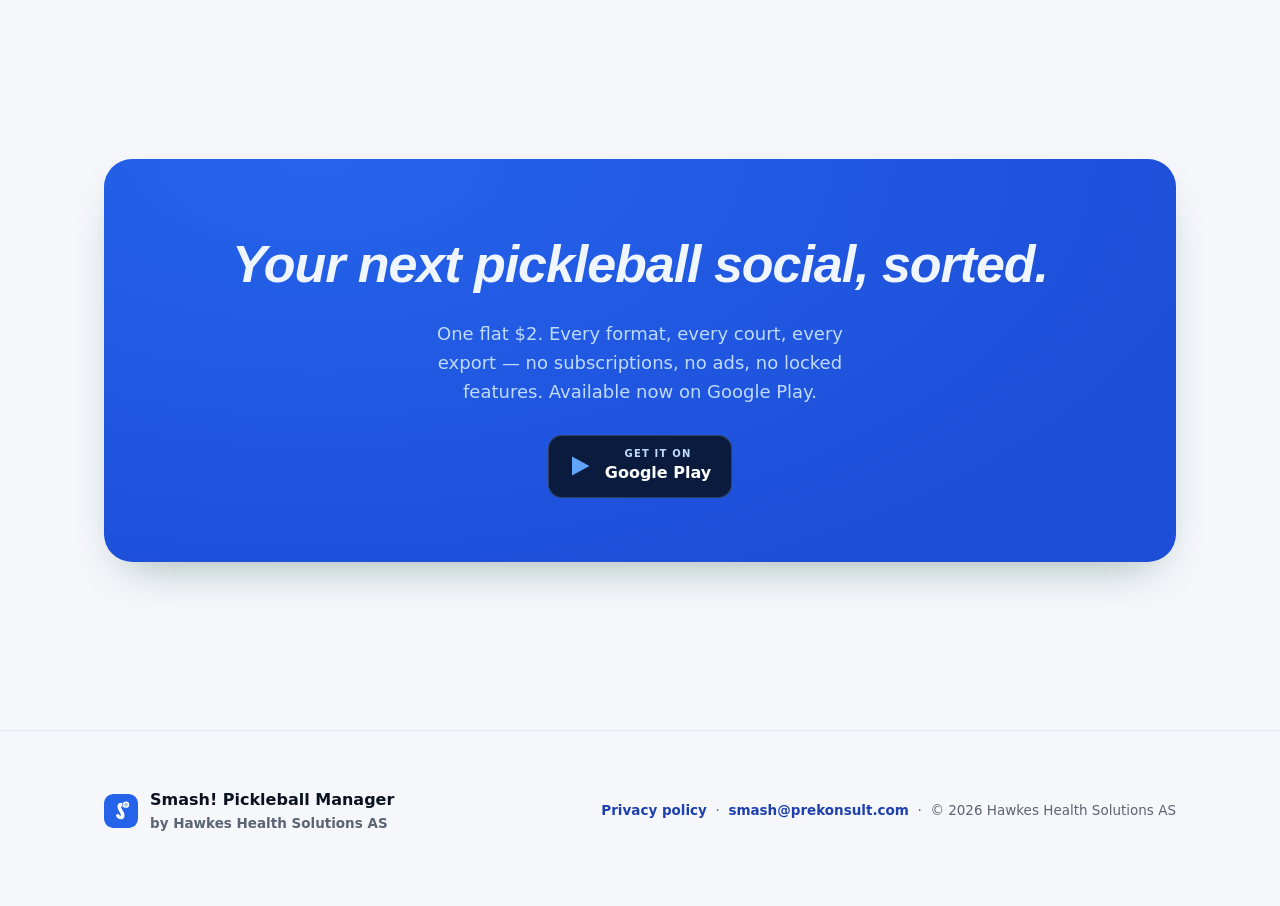
==== commit 6221faba: "Go live: swap "Coming soon" for real Google Play link Pickleball app is approved and live. Point bot" ====
--- a/index.html
+++ b/index.html
@@ -3,14 +3,14 @@
 <head>
 <meta charset="utf-8">
 <meta name="viewport" content="width=device-width, initial-scale=1">
-<meta name="description" content="Run Americano & Mexicano pickleball tournaments from your phone — singles or doubles, auto matchmaking, live leaderboard, fun stats and Fair Ending. Works offline. One-time $2, coming soon to Google Play.">
+<meta name="description" content="Run Americano & Mexicano pickleball tournaments from your phone — singles or doubles, auto matchmaking, live leaderboard, fun stats and Fair Ending. Works offline. One-time $2, available now on Google Play.">
 <meta name="theme-color" content="#2563EB">
 <link rel="icon" type="image/png" href="icon.png">
 <link rel="canonical" href="https://elkhawkes.github.io/smash-pickleball/">
 <meta property="og:type" content="website">
 <meta property="og:site_name" content="Smash! Pickleball Manager">
 <meta property="og:title" content="Smash! — Pickleball Manager">
-<meta property="og:description" content="Run Americano & Mexicano pickleball tournaments from your phone — singles or doubles, auto matchmaking, live leaderboard, fun stats and Fair Ending. Works offline. One-time $2, coming soon to Google Play.">
+<meta property="og:description" content="Run Americano & Mexicano pickleball tournaments from your phone — singles or doubles, auto matchmaking, live leaderboard, fun stats and Fair Ending. Works offline. One-time $2, available now on Google Play.">
 <meta property="og:image" content="https://elkhawkes.github.io/smash-pickleball/og-image.png">
 <meta property="og:url" content="https://elkhawkes.github.io/smash-pickleball/">
 <meta name="twitter:card" content="summary_large_image">
@@ -246,9 +246,9 @@
       <h1 class="display">Run the perfect<br><span class="pop">pickleball social.</span></h1>
       <p class="lede">Add your players, pick a format, and Smash! builds every round, tracks the scores, and keeps a live leaderboard — no spreadsheets, no sign-up, fully offline.</p>
       <div class="cta-row">
-        <a class="badge-play" href="#" aria-label="Coming soon to Google Play">
+        <a class="badge-play" href="https://play.google.com/store/apps/details?id=com.smashpickleball.app" target="_blank" rel="noopener" aria-label="Get Smash! Pickleball Manager on Google Play">
           <svg viewBox="0 0 24 24" aria-hidden="true"><path d="M3 2.5 L20.5 12 L3 21.5 Z" fill="#60A5FA"/></svg>
-          <span><small>Coming soon to</small><b>Google Play</b></span>
+          <span><small>Get it on</small><b>Google Play</b></span>
         </a>
         <a class="ghost" href="https://elkhawkes.github.io/smash-pickleball-privacy/">Privacy policy</a>
       </div>
@@ -369,10 +369,10 @@
   <div class="wrap">
     <div class="final reveal">
       <h2 class="display">Your next pickleball social, sorted.</h2>
-      <p>One flat $2. Every format, every court, every export — no subscriptions, no ads, no locked features. Coming soon to Google Play.</p>
-      <a class="badge-play" href="#" style="box-shadow:none">
+      <p>One flat $2. Every format, every court, every export — no subscriptions, no ads, no locked features. Available now on Google Play.</p>
+      <a class="badge-play" href="https://play.google.com/store/apps/details?id=com.smashpickleball.app" target="_blank" rel="noopener" style="box-shadow:none">
         <svg viewBox="0 0 24 24" aria-hidden="true"><path d="M3 2.5 L20.5 12 L3 21.5 Z" fill="#60A5FA"/></svg>
-        <span><small>Coming soon to</small><b>Google Play</b></span>
+        <span><small>Get it on</small><b>Google Play</b></span>
       </a>
     </div>
   </div>
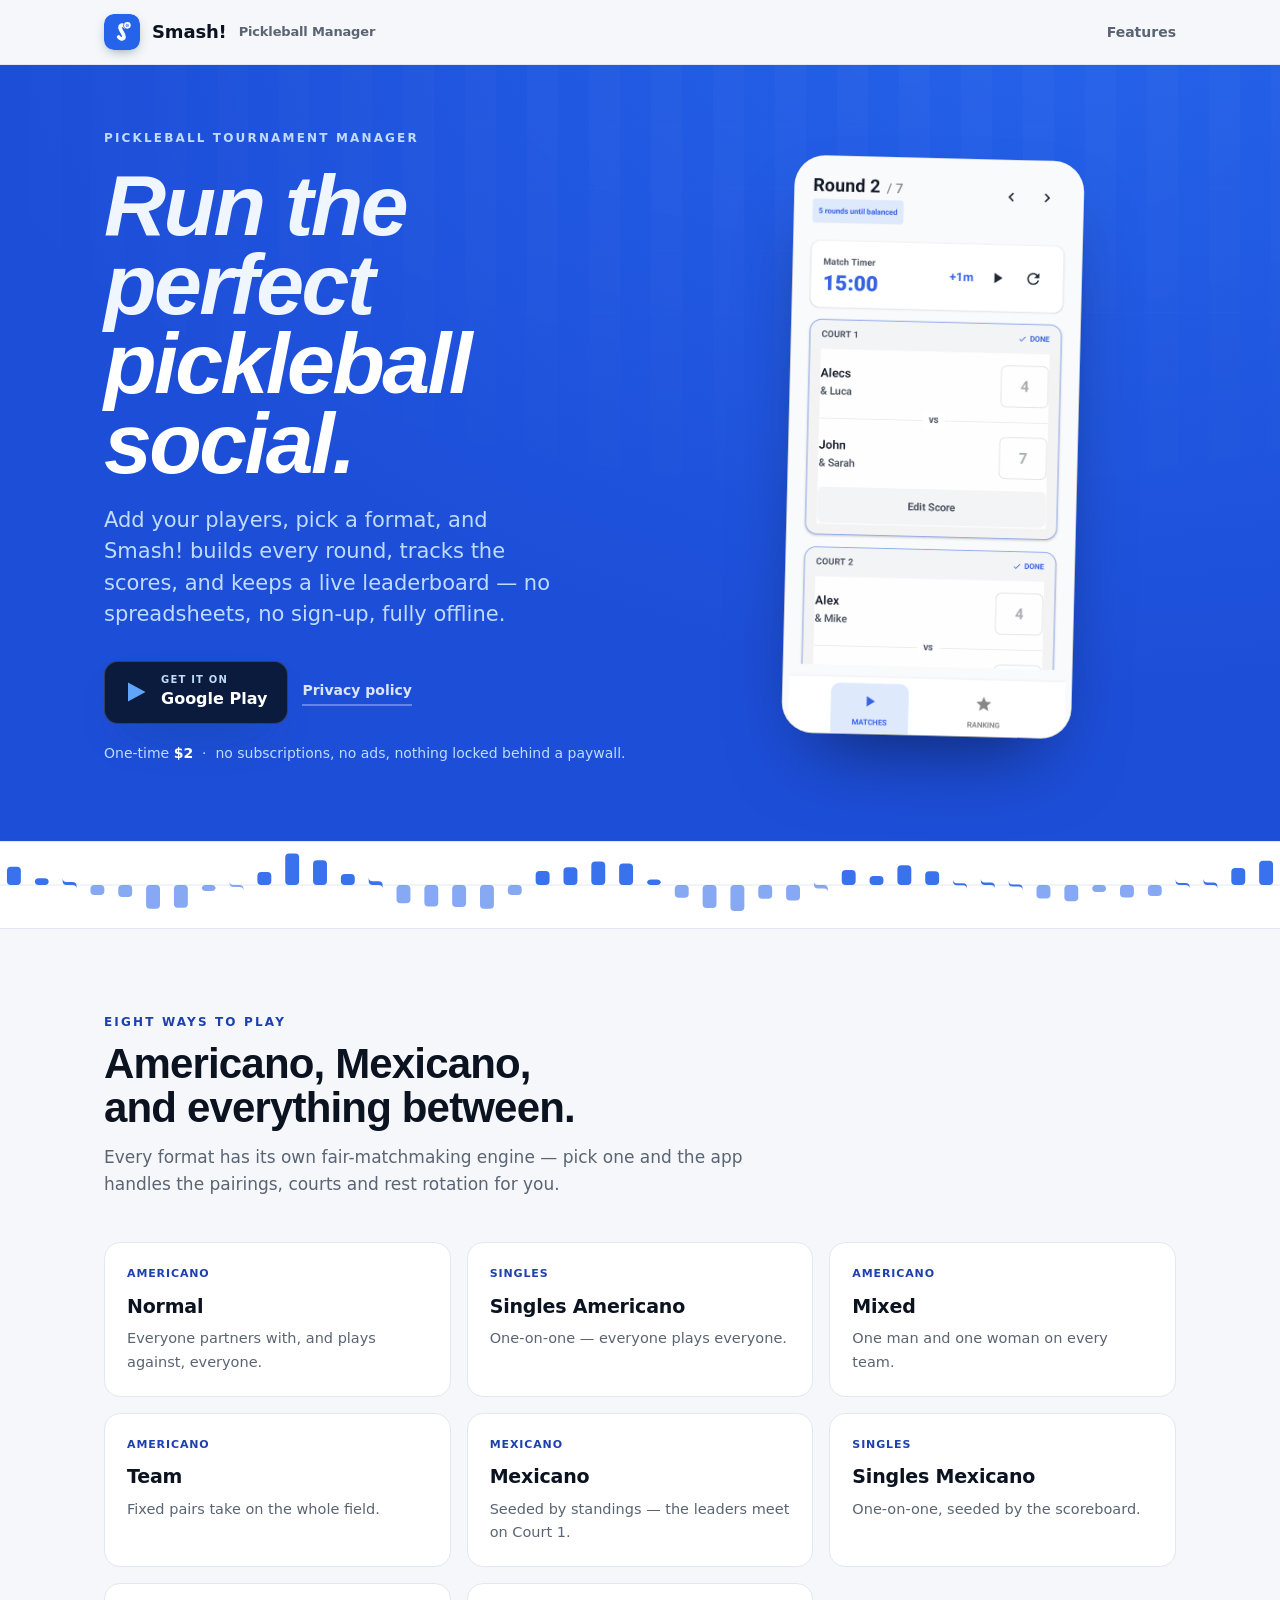
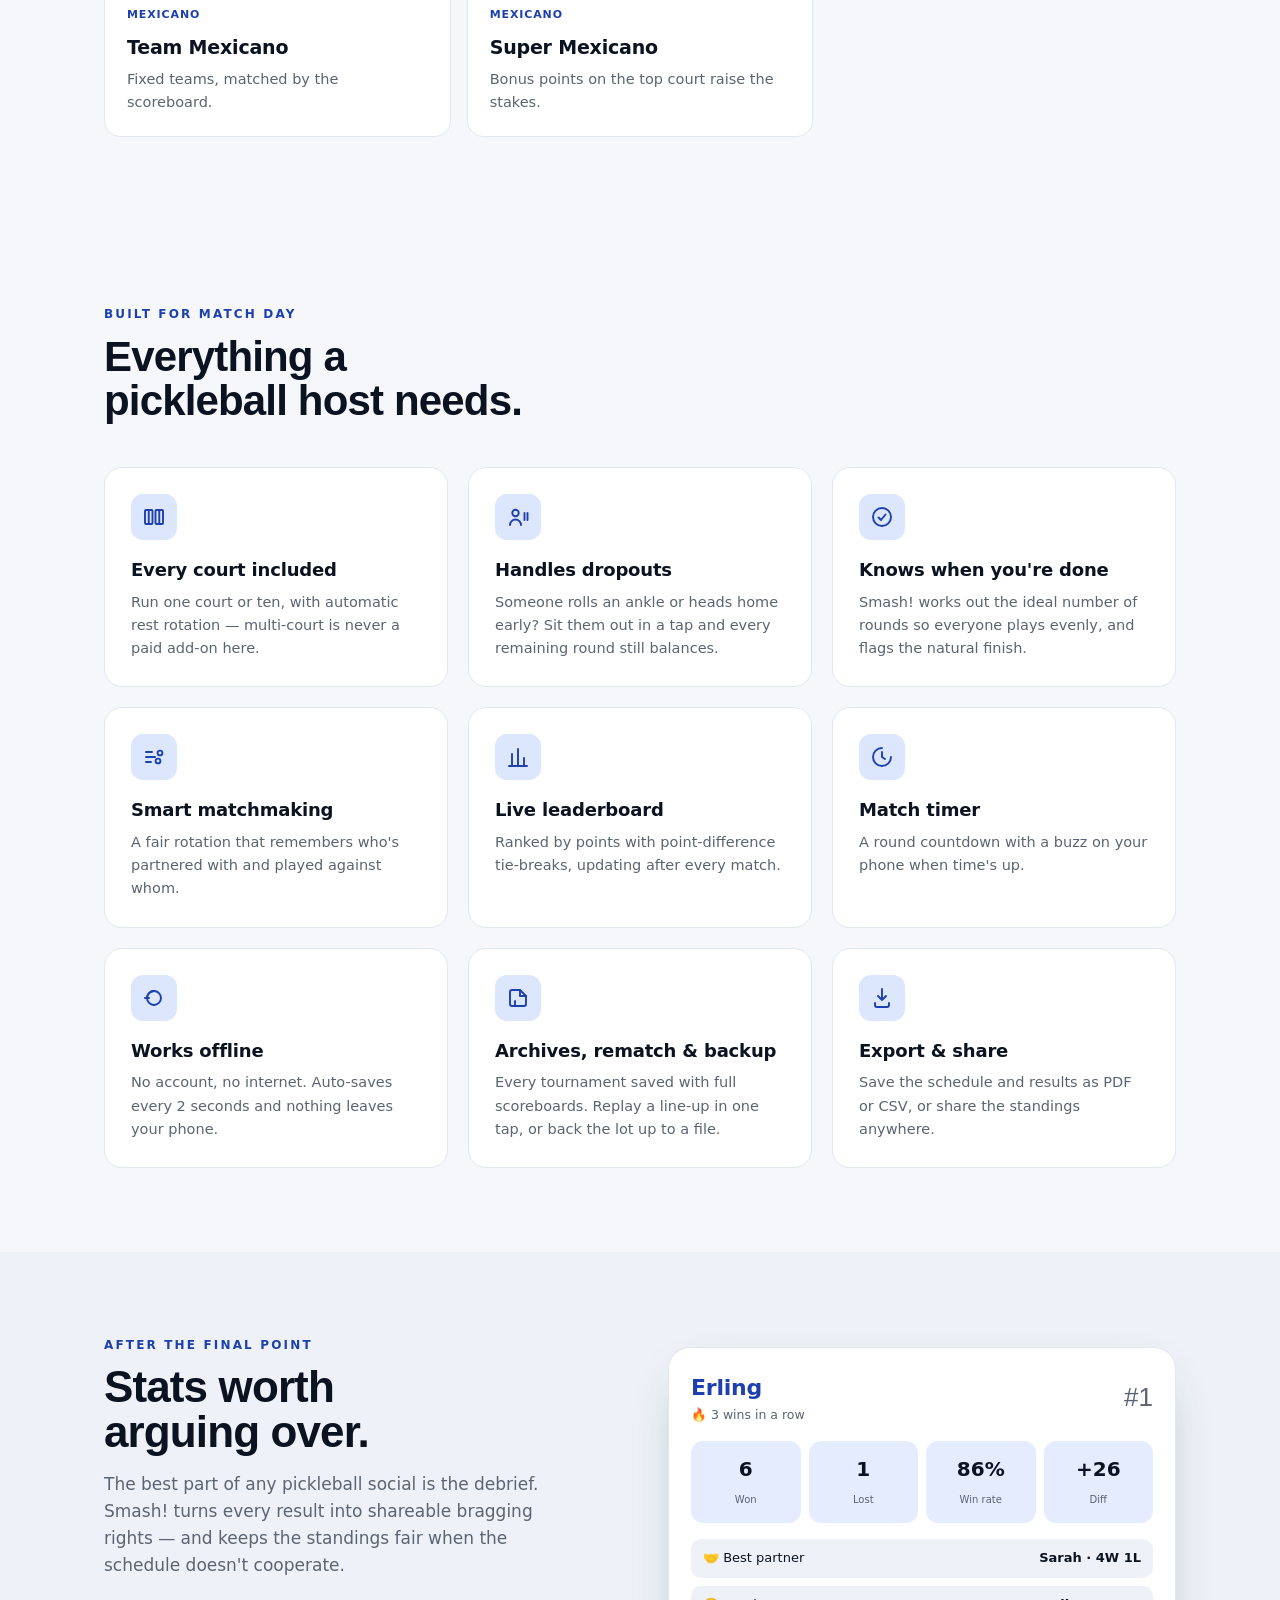
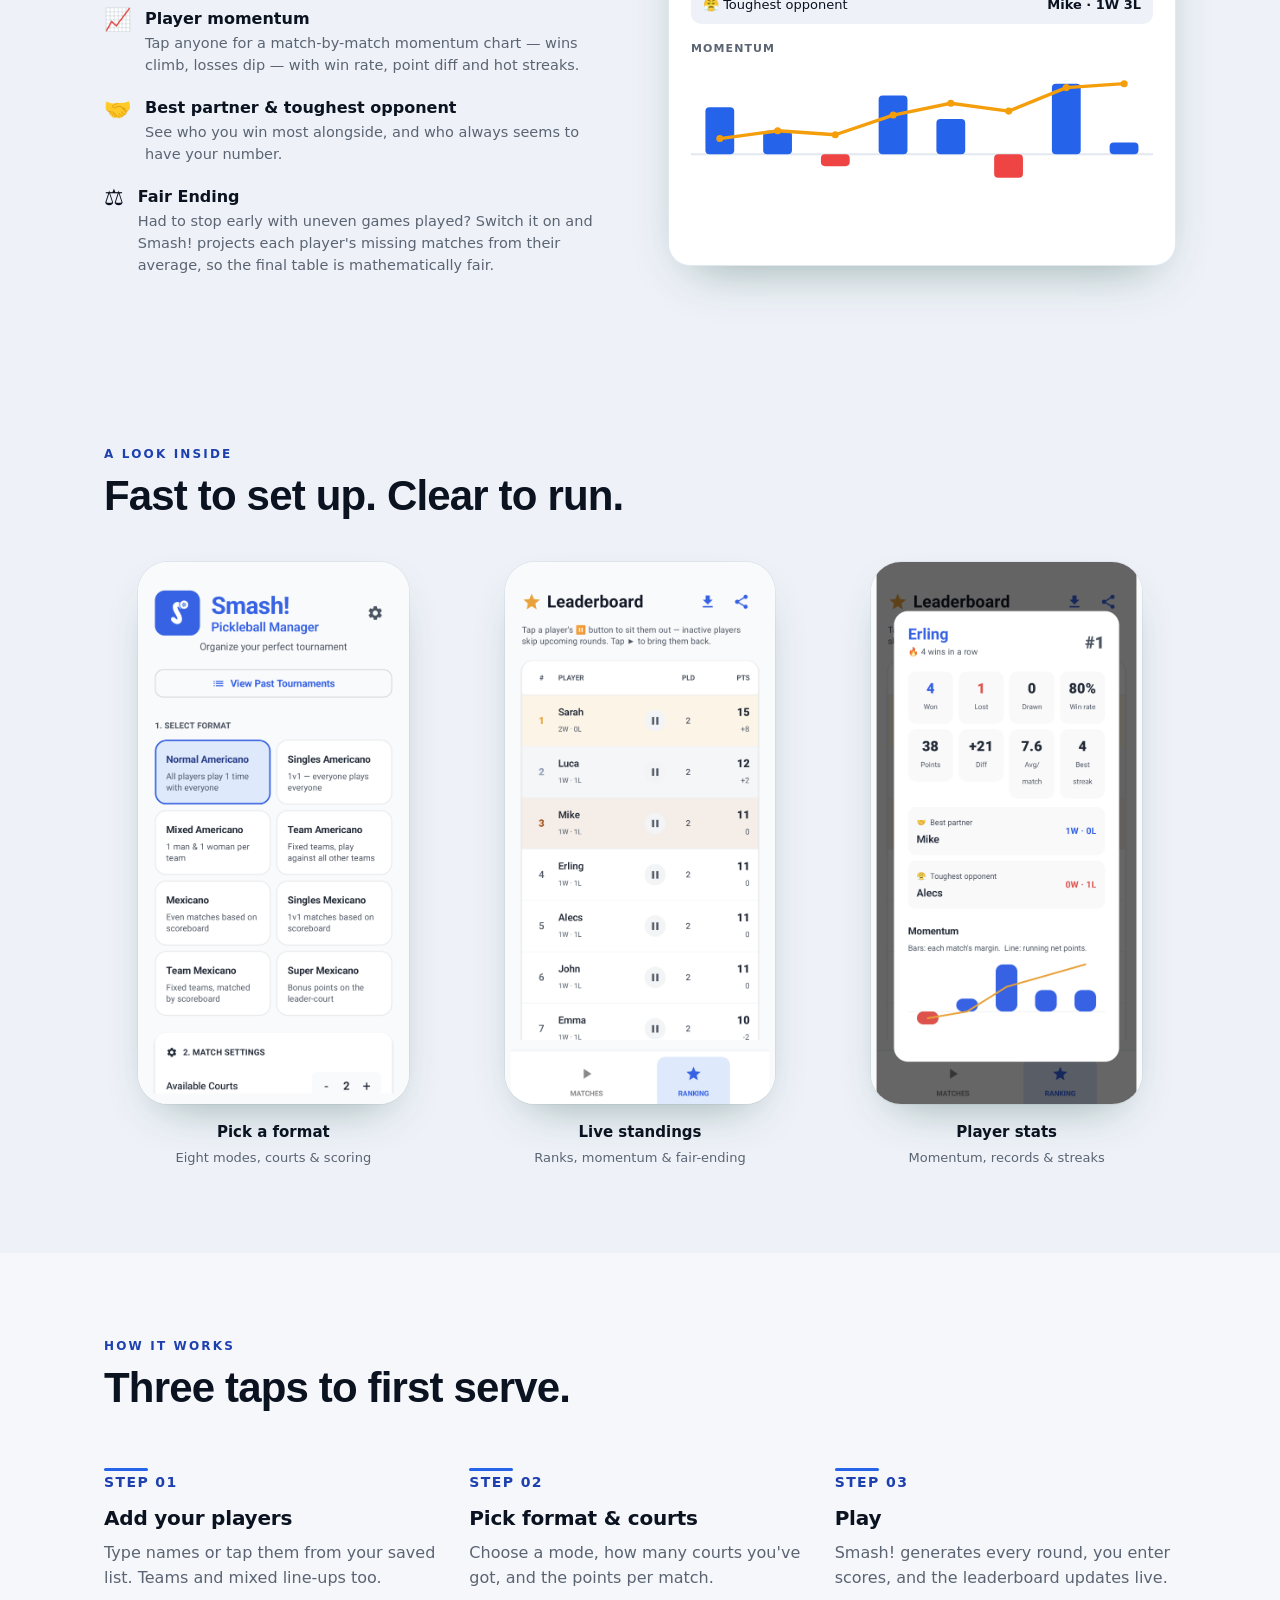
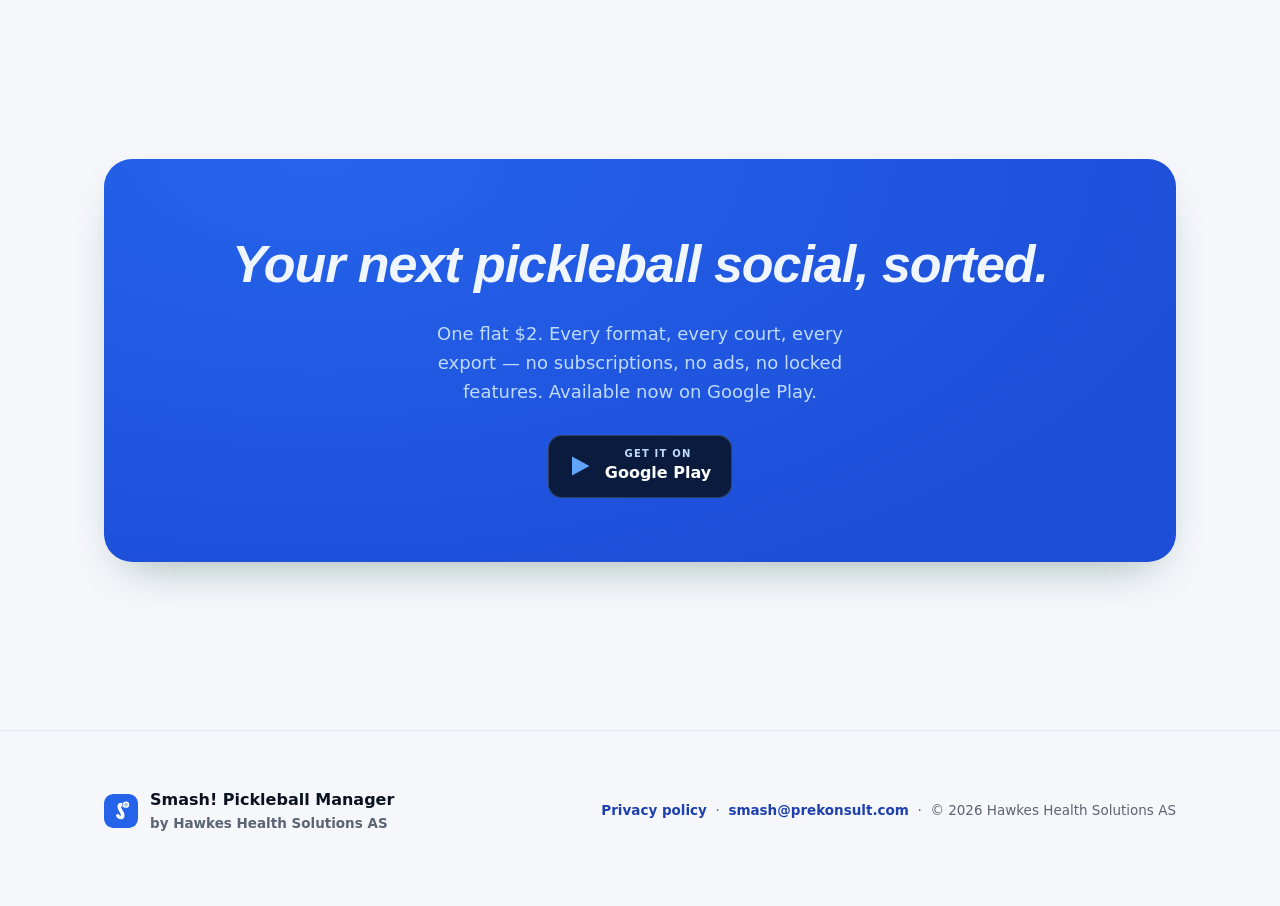
==== commit 31387ce9: "Landing: screenshot caption says eight modes, not six Co-Authored-By: Claude Sonnet 5.5 <noreply@ant" ====
--- a/index.html
+++ b/index.html
@@ -344,7 +344,7 @@
       <h2 class="display">Fast to set up. Clear to run.</h2>
     </div>
     <div class="gallery">
-      <div class="reveal"><div class="phone small"><img src="[data-uri]" alt="Choosing a tournament format in Smash!" loading="lazy"/></div><div class="gcap"><b>Pick a format</b><span>Six modes, courts &amp; scoring</span></div></div>
+      <div class="reveal"><div class="phone small"><img src="[data-uri]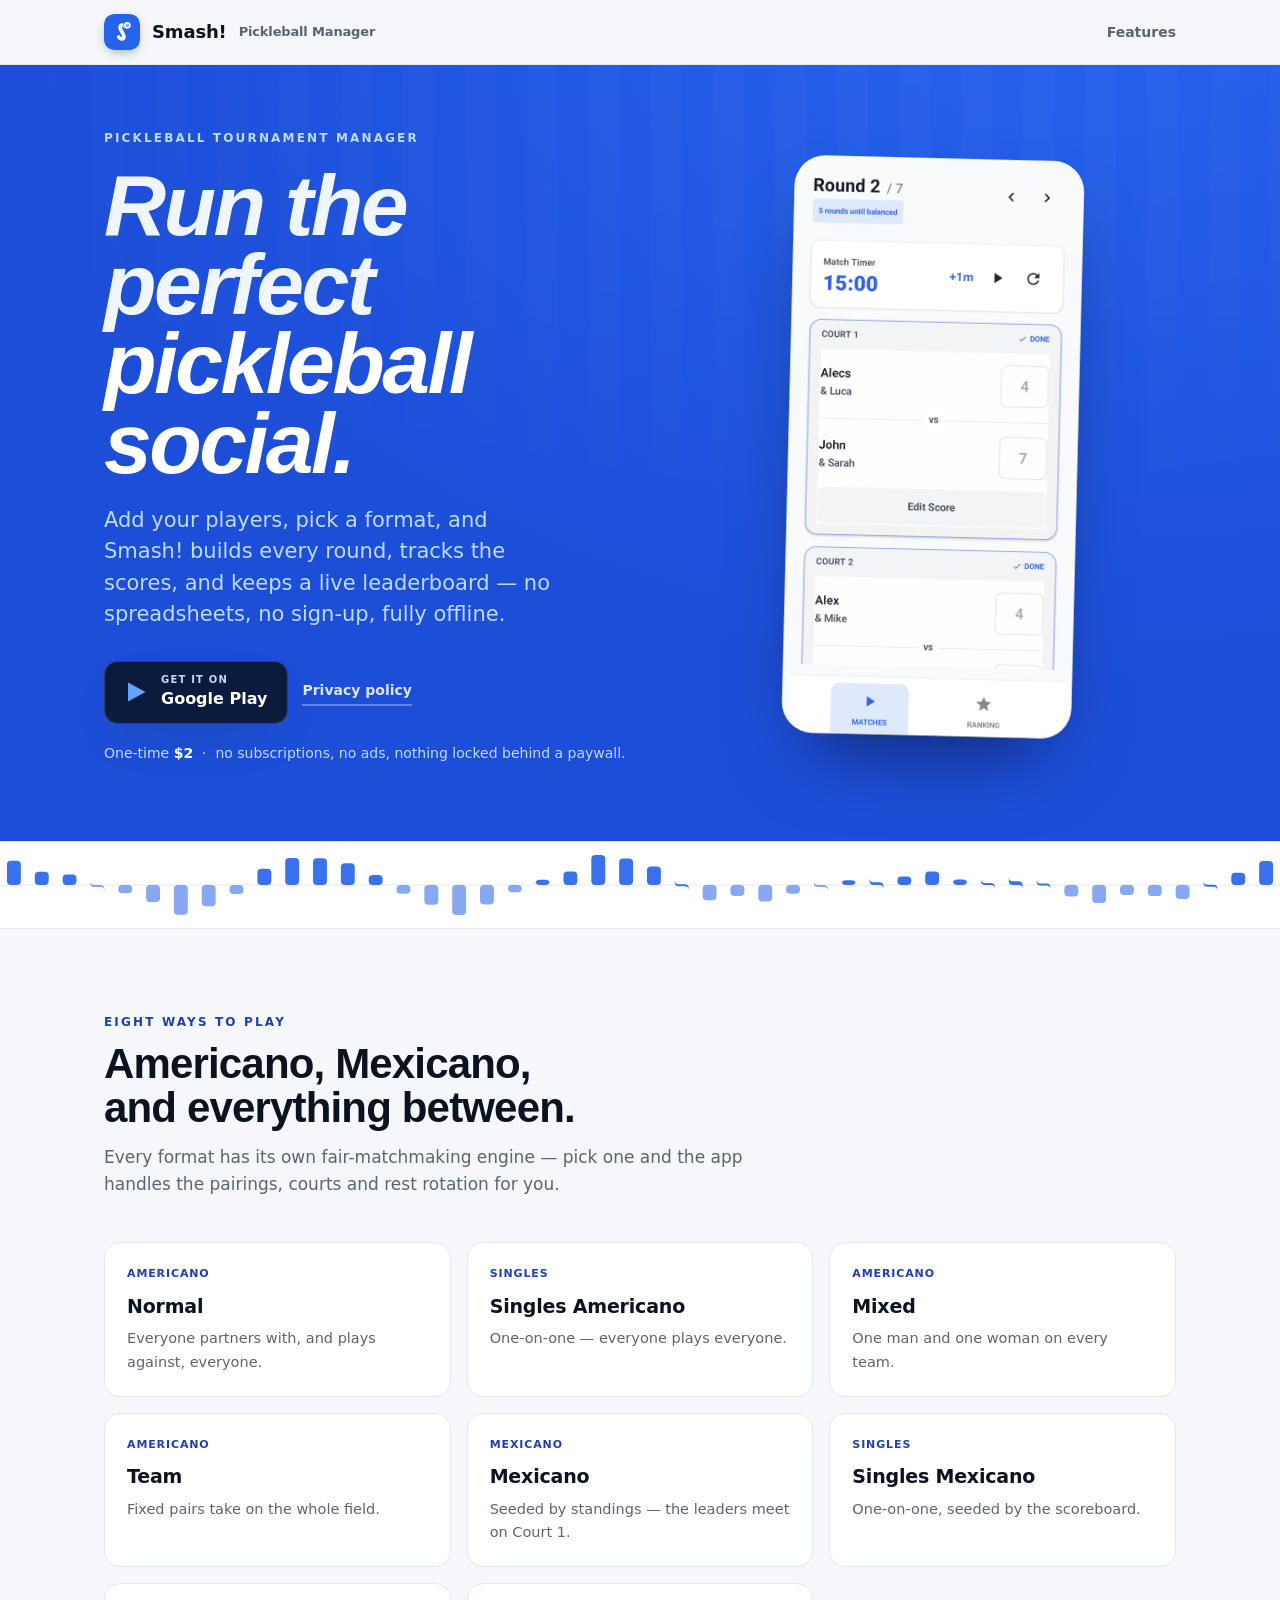
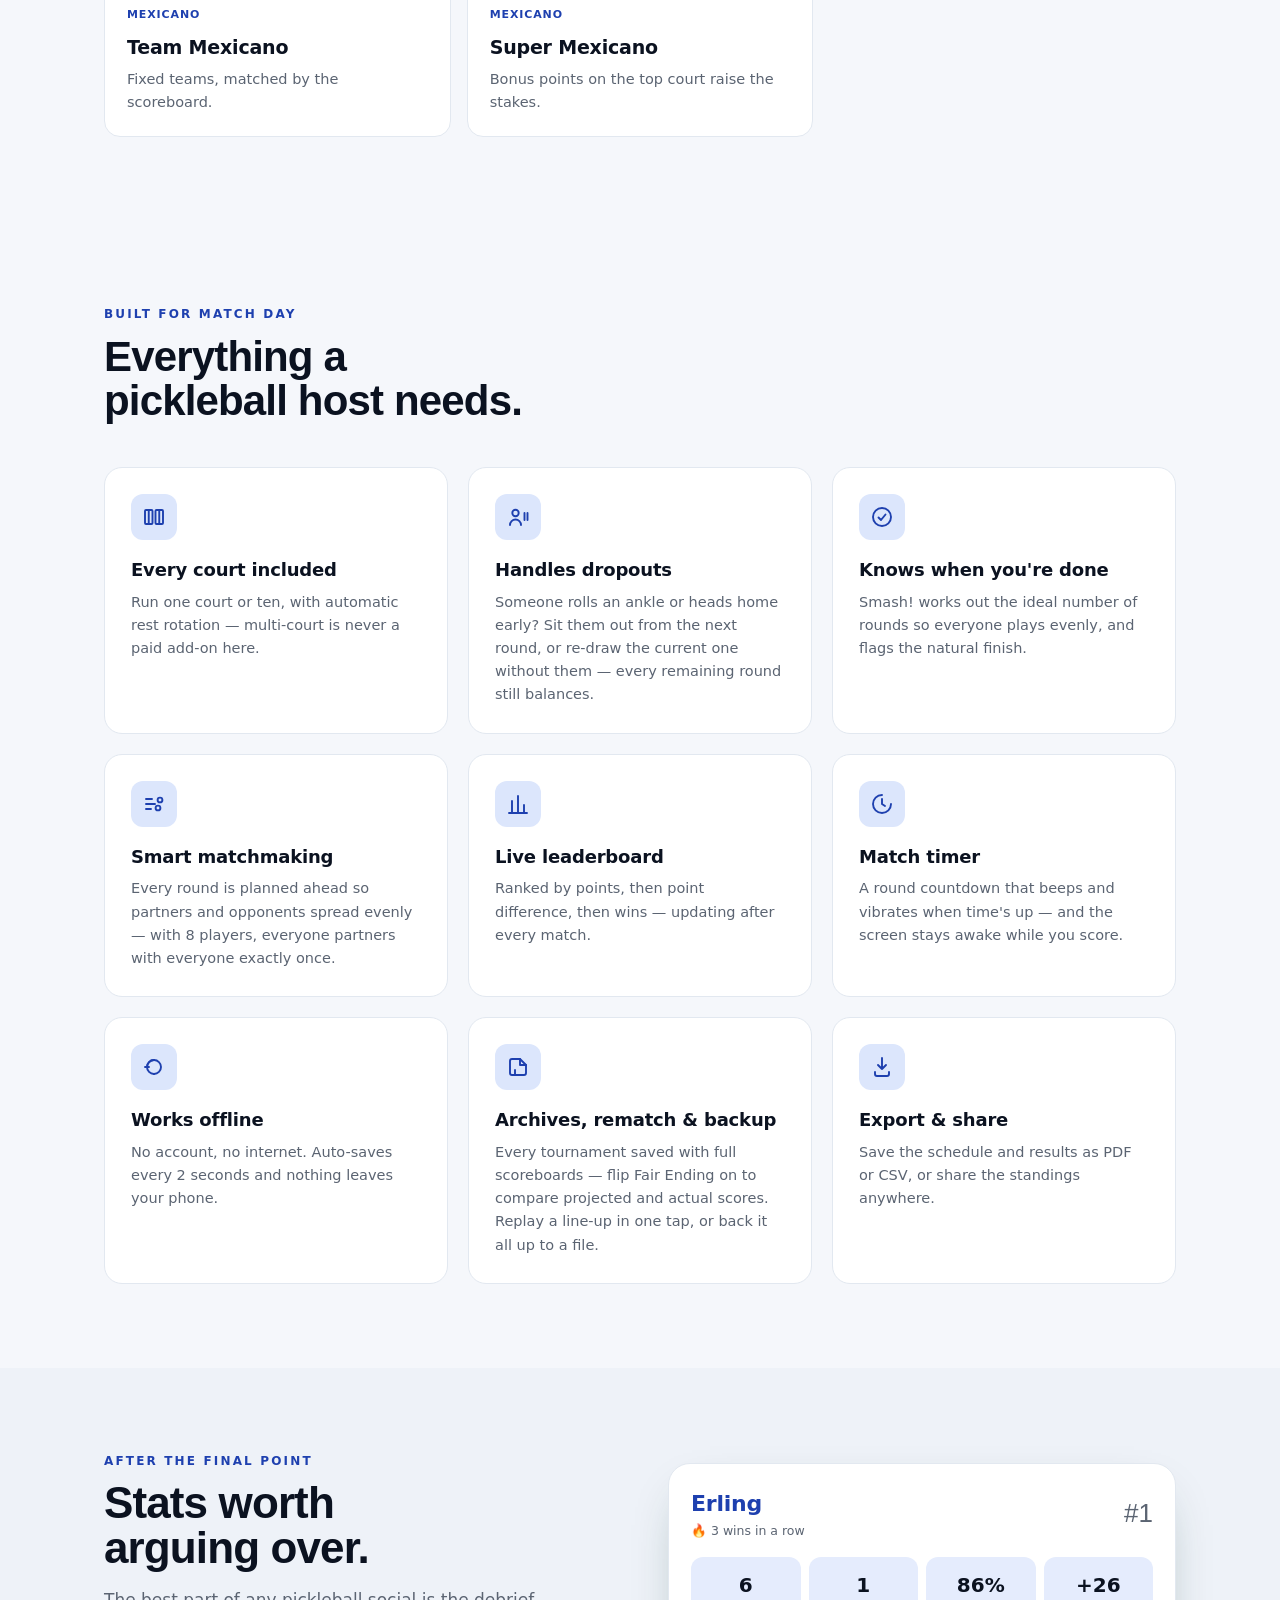
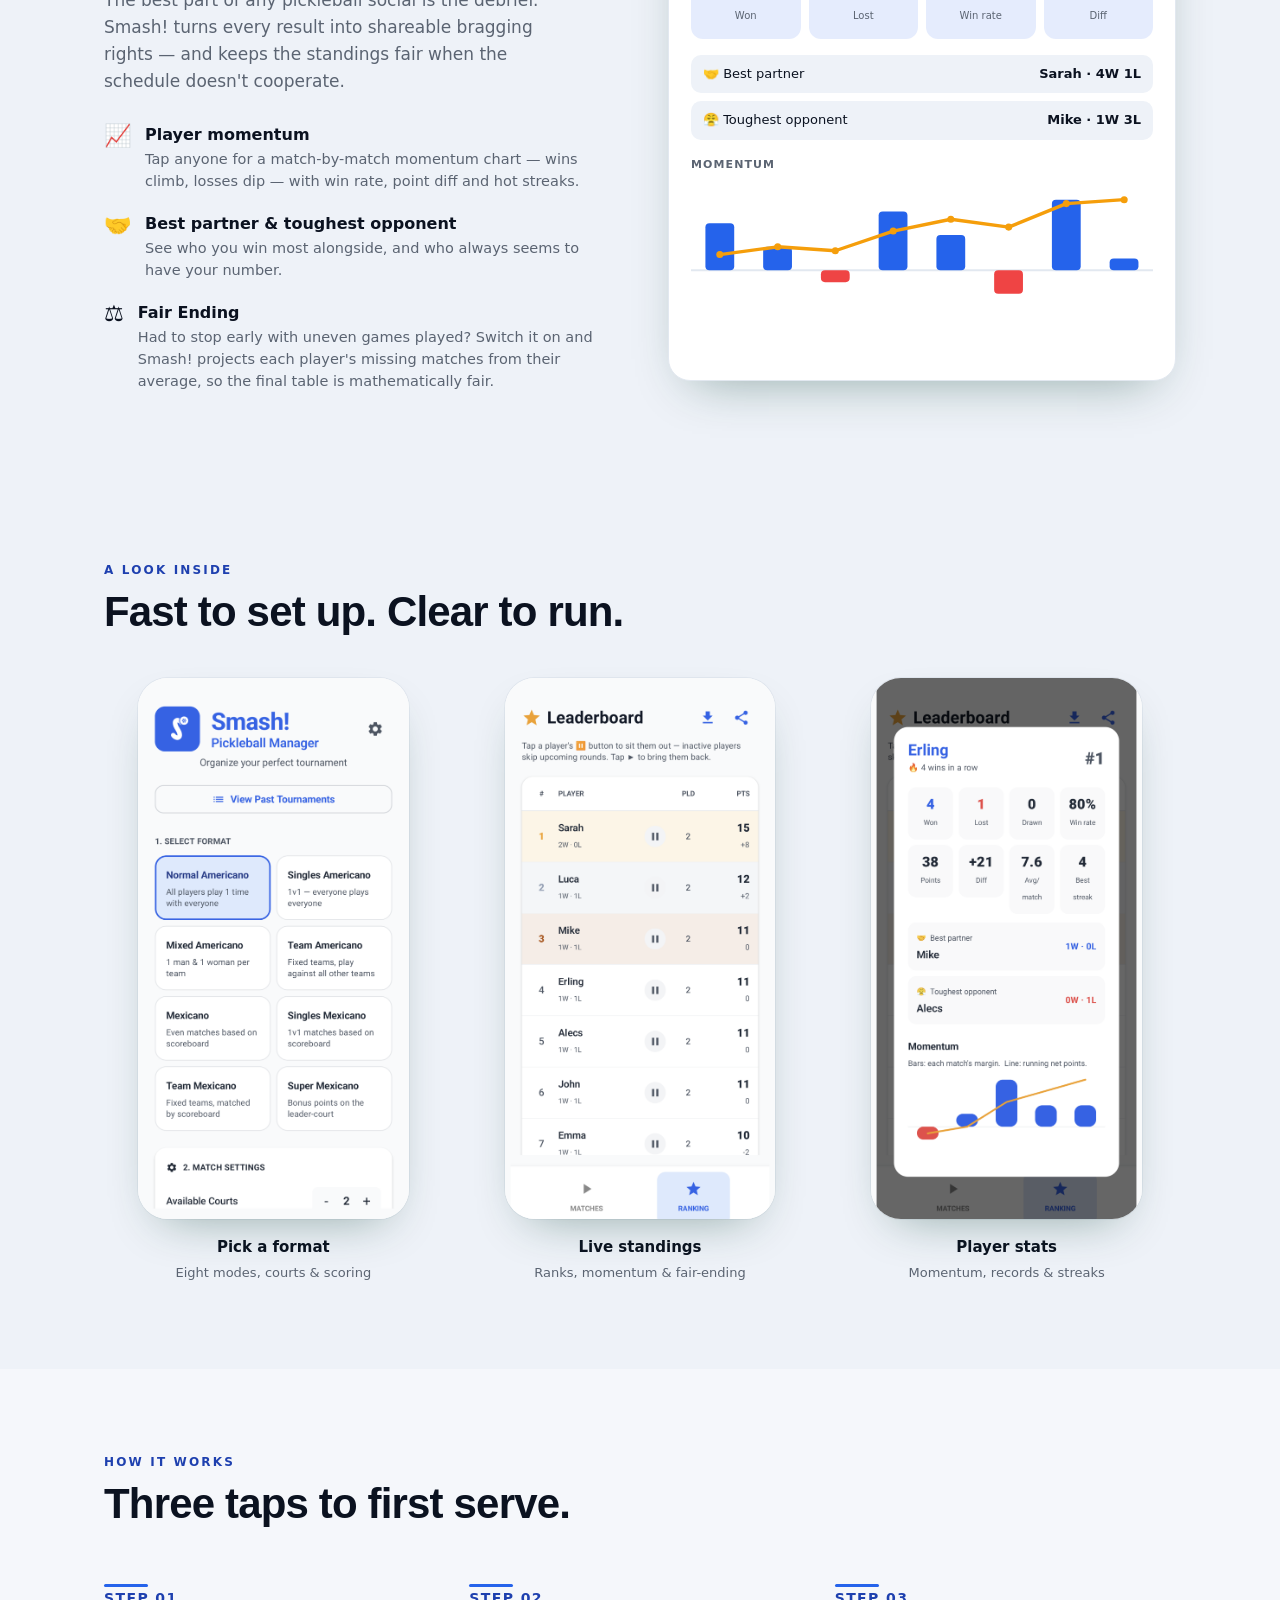
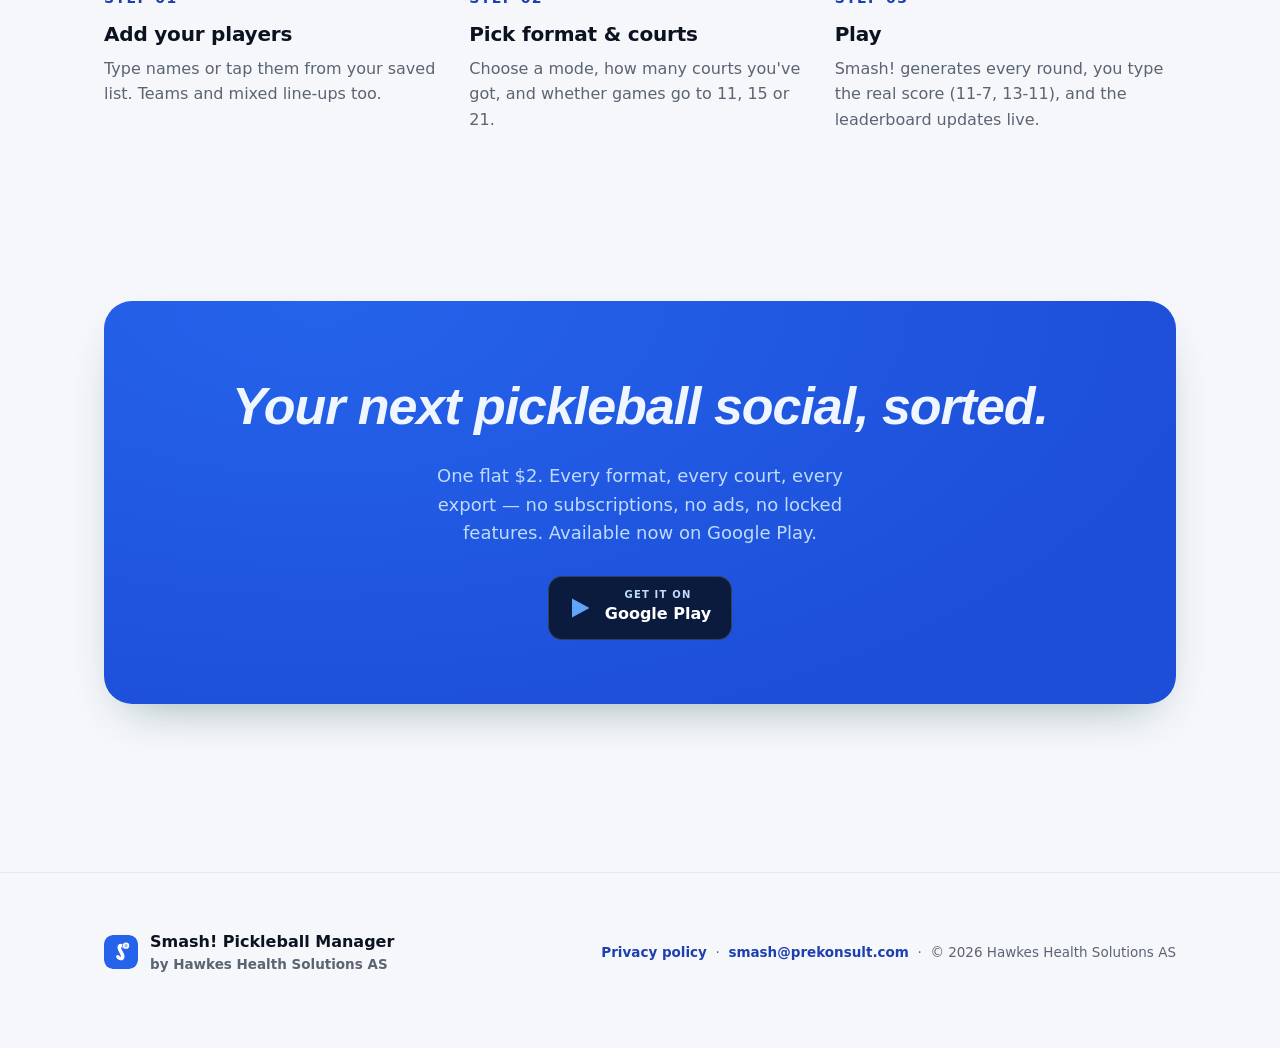
==== commit 6b4a6a1b: "Landing: feature text for padel 1.3 / pickleball 1.2 (planned draw, wins tie-break, timer alert, Fai" ====
--- a/index.html
+++ b/index.html
@@ -290,13 +290,13 @@
     </div>
     <div class="features">
       <div class="feat reveal"><div class="ic"><svg viewBox="0 0 24 24"><rect x="3" y="5" width="7.5" height="14" rx="1"/><rect x="13.5" y="5" width="7.5" height="14" rx="1"/><path d="M6.75 5v14M17.25 5v14"/></svg></div><h3>Every court included</h3><p>Run one court or ten, with automatic rest rotation — multi-court is never a paid add-on here.</p></div>
-      <div class="feat reveal"><div class="ic"><svg viewBox="0 0 24 24"><circle cx="9.5" cy="8" r="3.2"/><path d="M4 20a5.5 5.5 0 0 1 11 0"/><path d="M18.5 8v7M21.5 8v7"/></svg></div><h3>Handles dropouts</h3><p>Someone rolls an ankle or heads home early? Sit them out in a tap and every remaining round still balances.</p></div>
+      <div class="feat reveal"><div class="ic"><svg viewBox="0 0 24 24"><circle cx="9.5" cy="8" r="3.2"/><path d="M4 20a5.5 5.5 0 0 1 11 0"/><path d="M18.5 8v7M21.5 8v7"/></svg></div><h3>Handles dropouts</h3><p>Someone rolls an ankle or heads home early? Sit them out from the next round, or re-draw the current one without them — every remaining round still balances.</p></div>
       <div class="feat reveal"><div class="ic"><svg viewBox="0 0 24 24"><circle cx="12" cy="12" r="9"/><path d="M8.5 12.5l2.5 2.5 4.5-5.5"/></svg></div><h3>Knows when you're done</h3><p>Smash! works out the ideal number of rounds so everyone plays evenly, and flags the natural finish.</p></div>
-      <div class="feat reveal"><div class="ic"><svg viewBox="0 0 24 24"><path d="M4 7h6M4 12h9M4 17h5"/><circle cx="18" cy="8" r="2.4"/><circle cx="16" cy="16" r="2.4"/></svg></div><h3>Smart matchmaking</h3><p>A fair rotation that remembers who's partnered with and played against whom.</p></div>
-      <div class="feat reveal"><div class="ic"><svg viewBox="0 0 24 24"><path d="M6 21V9M12 21V4M18 21v-8"/><path d="M3 21h18"/></svg></div><h3>Live leaderboard</h3><p>Ranked by points with point-difference tie-breaks, updating after every match.</p></div>
-      <div class="feat reveal"><div class="ic"><svg viewBox="0 0 24 24"><path d="M12 3a9 9 0 1 0 9 9"/><path d="M12 7v5l3 2"/></svg></div><h3>Match timer</h3><p>A round countdown with a buzz on your phone when time's up.</p></div>
+      <div class="feat reveal"><div class="ic"><svg viewBox="0 0 24 24"><path d="M4 7h6M4 12h9M4 17h5"/><circle cx="18" cy="8" r="2.4"/><circle cx="16" cy="16" r="2.4"/></svg></div><h3>Smart matchmaking</h3><p>Every round is planned ahead so partners and opponents spread evenly — with 8 players, everyone partners with everyone exactly once.</p></div>
+      <div class="feat reveal"><div class="ic"><svg viewBox="0 0 24 24"><path d="M6 21V9M12 21V4M18 21v-8"/><path d="M3 21h18"/></svg></div><h3>Live leaderboard</h3><p>Ranked by points, then point difference, then wins — updating after every match.</p></div>
+      <div class="feat reveal"><div class="ic"><svg viewBox="0 0 24 24"><path d="M12 3a9 9 0 1 0 9 9"/><path d="M12 7v5l3 2"/></svg></div><h3>Match timer</h3><p>A round countdown that beeps and vibrates when time's up — and the screen stays awake while you score.</p></div>
       <div class="feat reveal"><div class="ic"><svg viewBox="0 0 24 24"><path d="M5 12a7 7 0 0 1 7-7 7 7 0 0 1 7 7 7 7 0 0 1-7 7"/><path d="M12 5a7 7 0 0 0 0 14"/><path d="M3 12h4"/></svg></div><h3>Works offline</h3><p>No account, no internet. Auto-saves every 2 seconds and nothing leaves your phone.</p></div>
-      <div class="feat reveal"><div class="ic"><svg viewBox="0 0 24 24"><path d="M4 6a2 2 0 0 1 2-2h8l6 6v8a2 2 0 0 1-2 2H6a2 2 0 0 1-2-2Z"/><path d="M14 4v6h6"/><path d="M9 20v-5"/></svg></div><h3>Archives, rematch &amp; backup</h3><p>Every tournament saved with full scoreboards. Replay a line-up in one tap, or back the lot up to a file.</p></div>
+      <div class="feat reveal"><div class="ic"><svg viewBox="0 0 24 24"><path d="M4 6a2 2 0 0 1 2-2h8l6 6v8a2 2 0 0 1-2 2H6a2 2 0 0 1-2-2Z"/><path d="M14 4v6h6"/><path d="M9 20v-5"/></svg></div><h3>Archives, rematch &amp; backup</h3><p>Every tournament saved with full scoreboards — flip Fair Ending on to compare projected and actual scores. Replay a line-up in one tap, or back it all up to a file.</p></div>
       <div class="feat reveal"><div class="ic"><svg viewBox="0 0 24 24"><path d="M12 3v11m0 0 4-4m-4 4-4-4"/><path d="M5 17v2a2 2 0 0 0 2 2h10a2 2 0 0 0 2-2v-2"/></svg></div><h3>Export &amp; share</h3><p>Save the schedule and results as PDF or CSV, or share the standings anywhere.</p></div>
     </div>
   </div>
@@ -359,8 +359,8 @@
     </div>
     <div class="steps">
       <div class="step reveal"><div class="n">STEP 01</div><h3>Add your players</h3><p>Type names or tap them from your saved list. Teams and mixed line-ups too.</p></div>
-      <div class="step reveal"><div class="n">STEP 02</div><h3>Pick format &amp; courts</h3><p>Choose a mode, how many courts you've got, and the points per match.</p></div>
-      <div class="step reveal"><div class="n">STEP 03</div><h3>Play</h3><p>Smash! generates every round, you enter scores, and the leaderboard updates live.</p></div>
+      <div class="step reveal"><div class="n">STEP 02</div><h3>Pick format &amp; courts</h3><p>Choose a mode, how many courts you've got, and whether games go to 11, 15 or 21.</p></div>
+      <div class="step reveal"><div class="n">STEP 03</div><h3>Play</h3><p>Smash! generates every round, you type the real score (11-7, 13-11), and the leaderboard updates live.</p></div>
     </div>
   </div>
 </section>
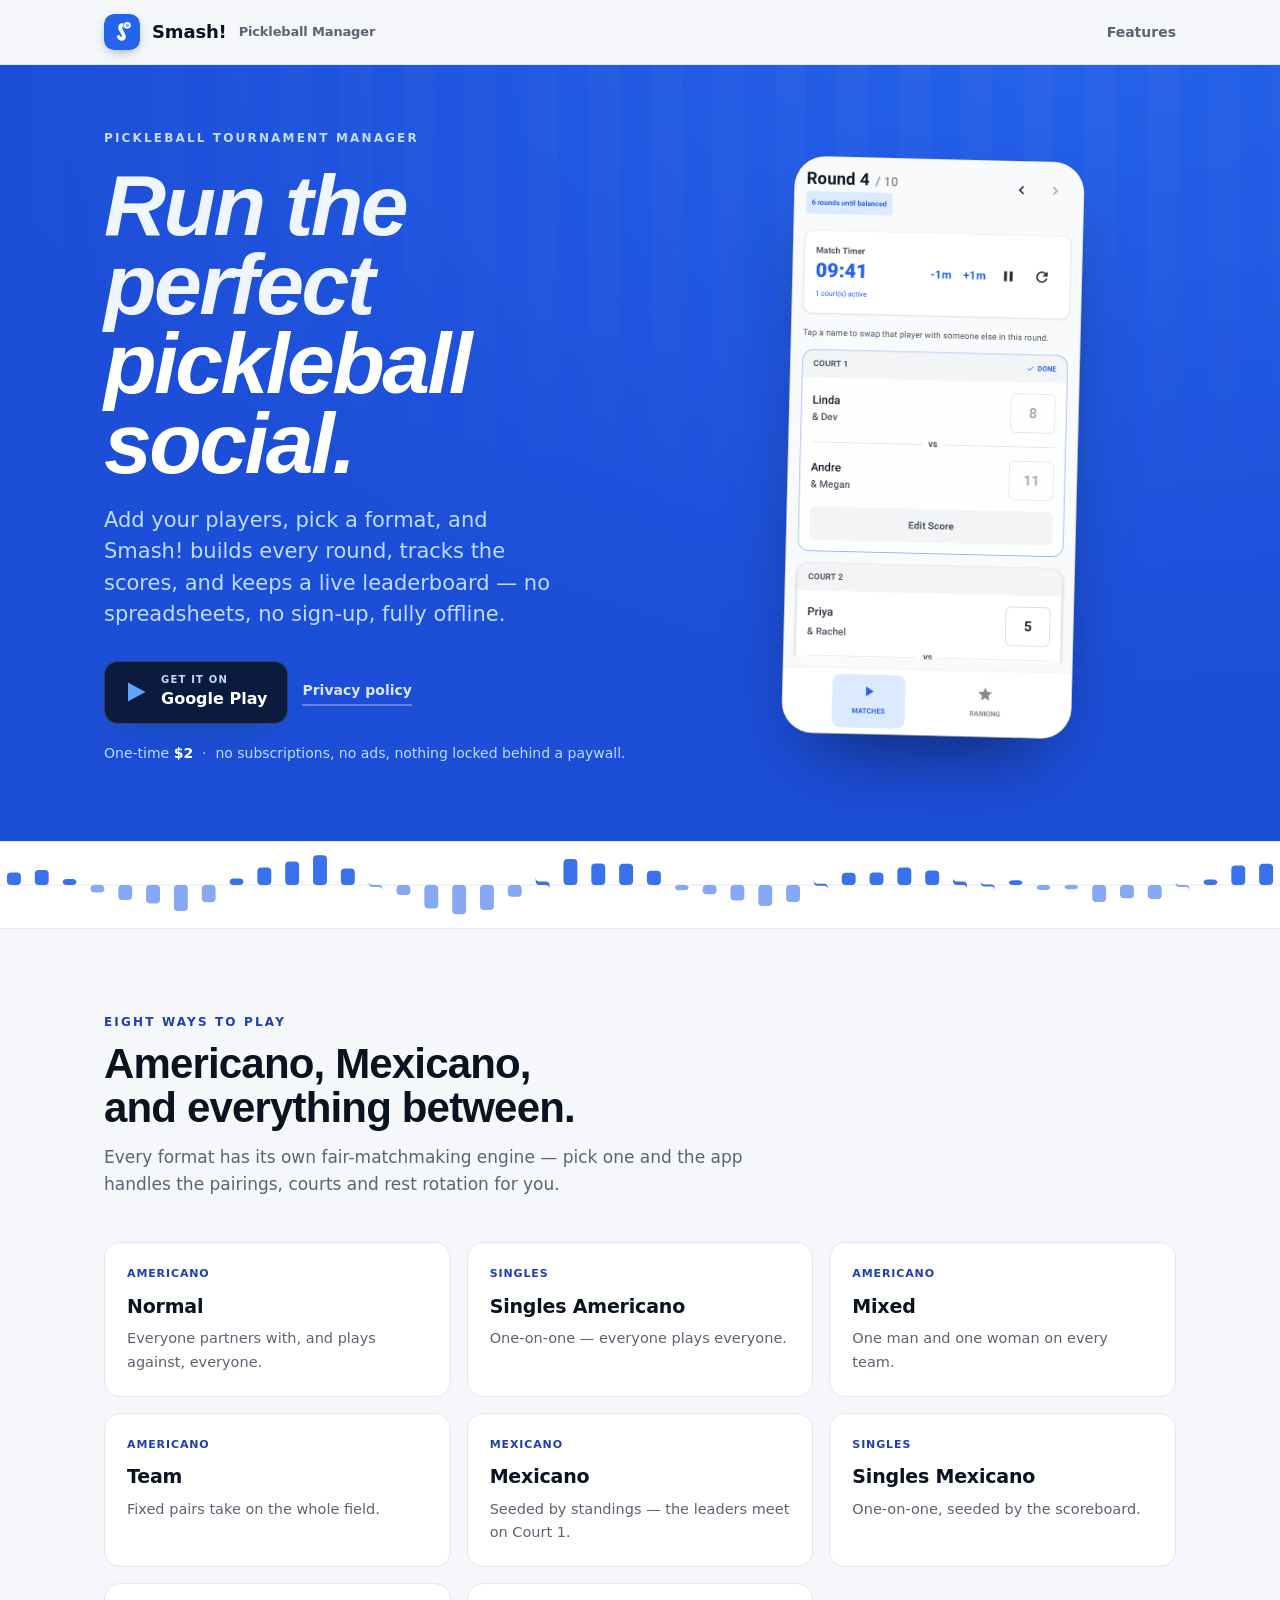
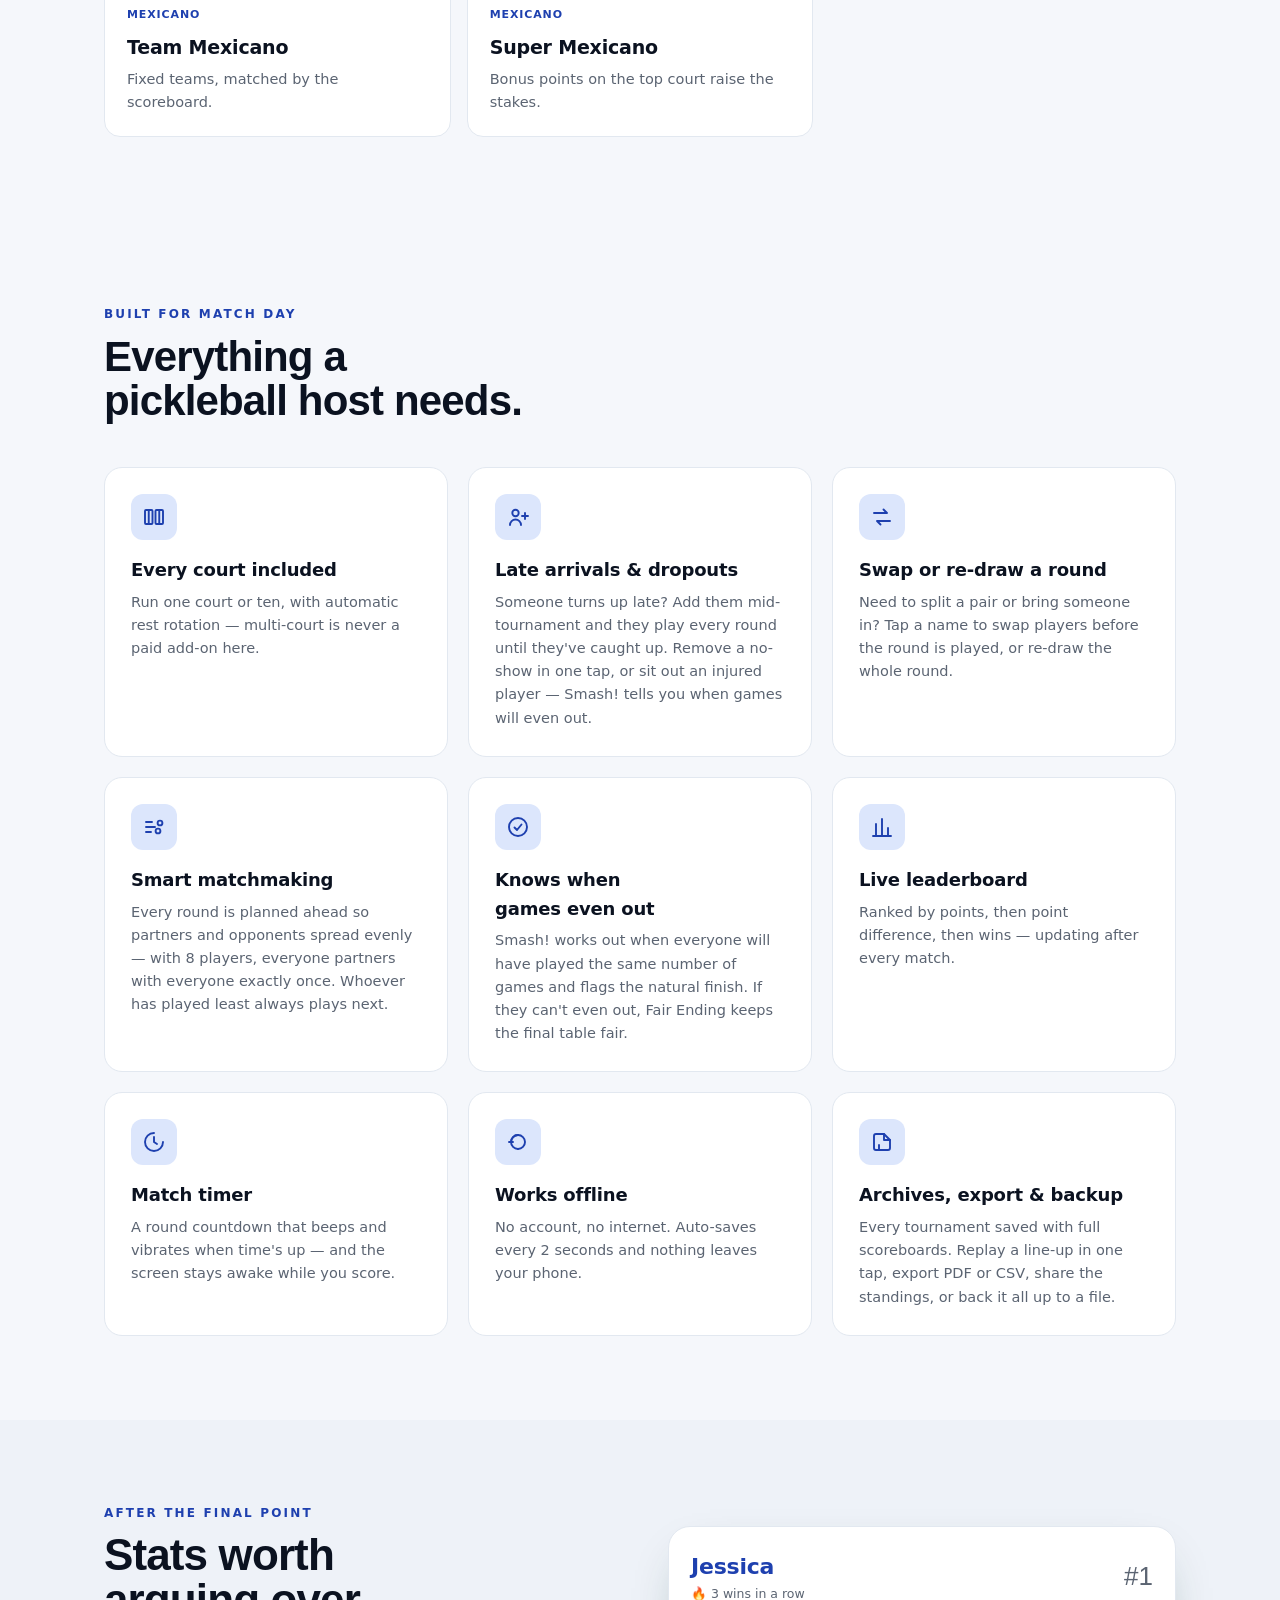
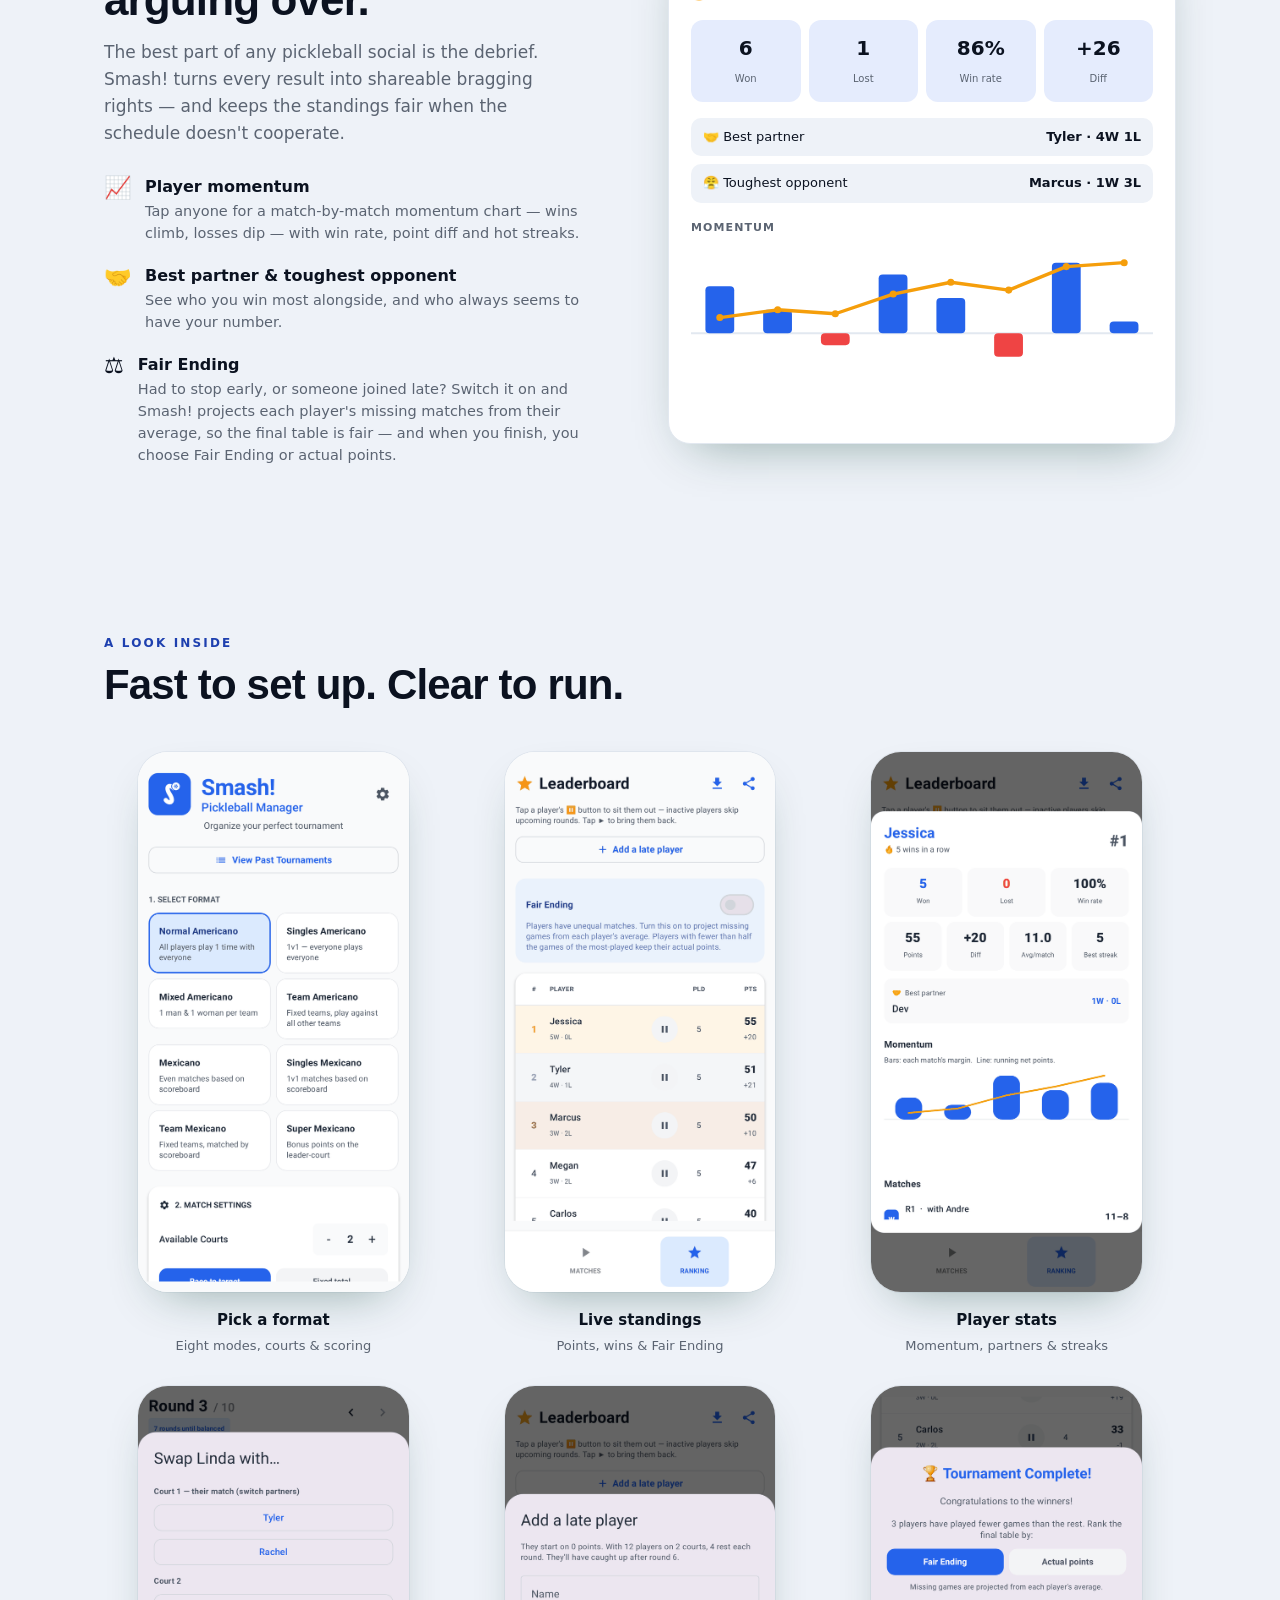
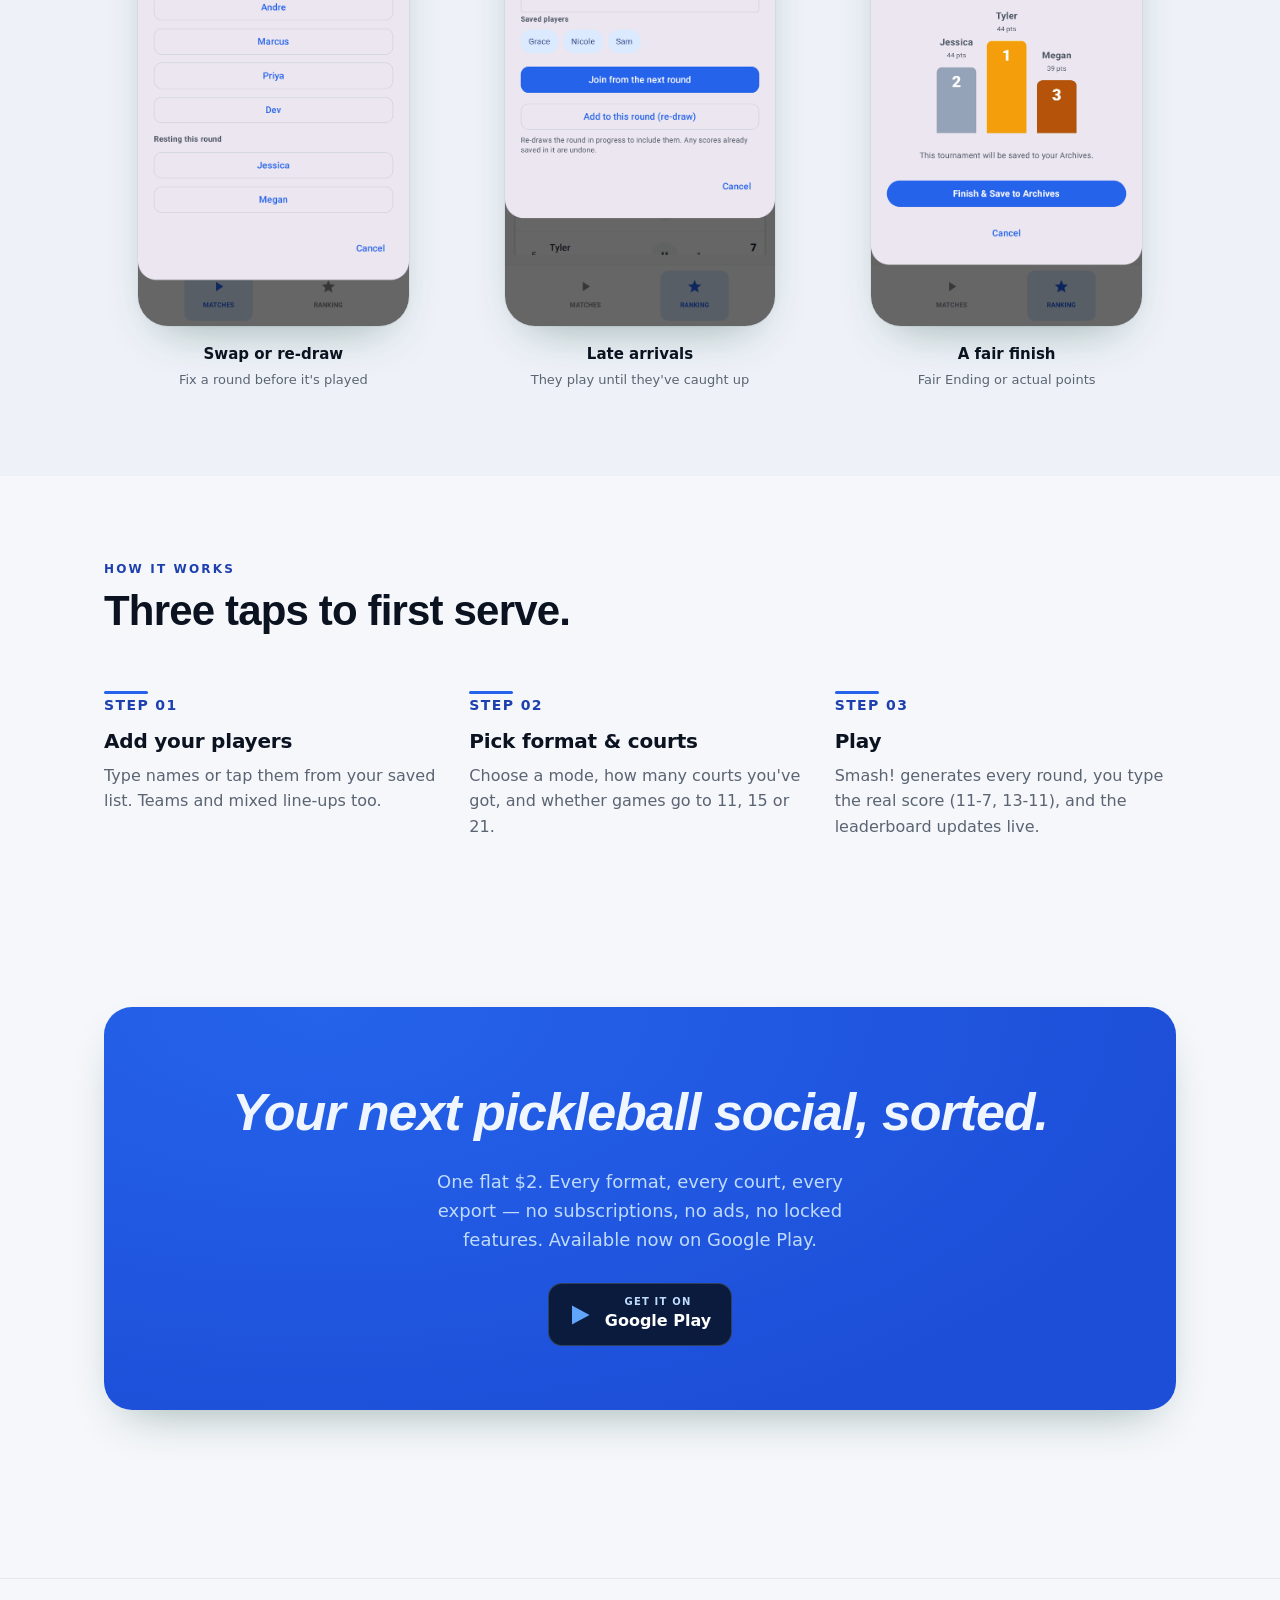
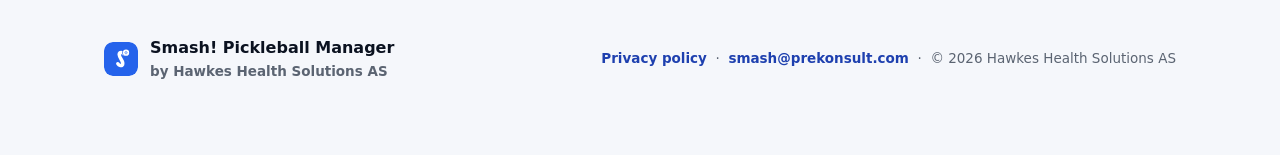
==== commit 43e9e015: "Landing: new screenshots and the 1.4 / 1.3 features - Screenshots regenerated with made-up names (th" ====
--- a/index.html
+++ b/index.html
@@ -3,14 +3,14 @@
 <head>
 <meta charset="utf-8">
 <meta name="viewport" content="width=device-width, initial-scale=1">
-<meta name="description" content="Run Americano & Mexicano pickleball tournaments from your phone — singles or doubles, auto matchmaking, live leaderboard, fun stats and Fair Ending. Works offline. One-time $2, available now on Google Play.">
+<meta name="description" content="Run Americano & Mexicano pickleball tournaments from your phone — singles or doubles, auto matchmaking, late arrivals, live leaderboard, fun stats and Fair Ending. Works offline. One-time $2, available now on Google Play.">
 <meta name="theme-color" content="#2563EB">
 <link rel="icon" type="image/png" href="icon.png">
 <link rel="canonical" href="https://elkhawkes.github.io/smash-pickleball/">
 <meta property="og:type" content="website">
 <meta property="og:site_name" content="Smash! Pickleball Manager">
 <meta property="og:title" content="Smash! — Pickleball Manager">
-<meta property="og:description" content="Run Americano & Mexicano pickleball tournaments from your phone — singles or doubles, auto matchmaking, live leaderboard, fun stats and Fair Ending. Works offline. One-time $2, available now on Google Play.">
+<meta property="og:description" content="Run Americano & Mexicano pickleball tournaments from your phone — singles or doubles, auto matchmaking, late arrivals, live leaderboard, fun stats and Fair Ending. Works offline. One-time $2, available now on Google Play.">
 <meta property="og:image" content="https://elkhawkes.github.io/smash-pickleball/og-image.png">
 <meta property="og:url" content="https://elkhawkes.github.io/smash-pickleball/">
 <meta name="twitter:card" content="summary_large_image">
@@ -100,8 +100,8 @@
   .price-note b{ color:#fff; font-weight:800; }
 
   /* phone */
-  /* frame ratio matches the screenshot files (1252x2503) so nothing is cropped */
-  .phone{ position:relative; width:min(288px,80%); margin:0 auto; aspect-ratio:1252/2503; border-radius:30px; overflow:hidden;
+  /* frame ratio matches the screenshot files (1233x2460) so nothing is cropped */
+  .phone{ position:relative; width:min(288px,80%); margin:0 auto; aspect-ratio:1233/2460; border-radius:30px; overflow:hidden;
     background:var(--surface); box-shadow:0 40px 80px -32px rgba(0,0,0,.55), 0 0 0 1px var(--line); transform:rotate(1.4deg); }
   .phone img{ width:100%; height:100%; object-fit:cover; display:block; }
   .phone.small{ transform:none; box-shadow:var(--shadow), 0 0 0 1px var(--line); }
@@ -255,7 +255,7 @@
       <div class="price-note">One&#8209;time <b>$2</b> &nbsp;·&nbsp; no subscriptions, no ads, nothing locked behind a paywall.</div>
     </div>
     <div class="reveal in">
-      <div class="phone"><img src="[data-uri]" alt="Smash! showing a live pickleball round with scores on two courts" loading="lazy"/></div>
+      <div class="phone"><img src="screenshots/01_live_matches.png" alt="Smash! showing a live pickleball round with scores on two courts" fetchpriority="high"/></div>
     </div>
   </div>
 </div>
@@ -290,14 +290,14 @@
     </div>
     <div class="features">
       <div class="feat reveal"><div class="ic"><svg viewBox="0 0 24 24"><rect x="3" y="5" width="7.5" height="14" rx="1"/><rect x="13.5" y="5" width="7.5" height="14" rx="1"/><path d="M6.75 5v14M17.25 5v14"/></svg></div><h3>Every court included</h3><p>Run one court or ten, with automatic rest rotation — multi-court is never a paid add-on here.</p></div>
-      <div class="feat reveal"><div class="ic"><svg viewBox="0 0 24 24"><circle cx="9.5" cy="8" r="3.2"/><path d="M4 20a5.5 5.5 0 0 1 11 0"/><path d="M18.5 8v7M21.5 8v7"/></svg></div><h3>Handles dropouts</h3><p>Someone rolls an ankle or heads home early? Sit them out from the next round, or re-draw the current one without them — every remaining round still balances.</p></div>
-      <div class="feat reveal"><div class="ic"><svg viewBox="0 0 24 24"><circle cx="12" cy="12" r="9"/><path d="M8.5 12.5l2.5 2.5 4.5-5.5"/></svg></div><h3>Knows when you're done</h3><p>Smash! works out the ideal number of rounds so everyone plays evenly, and flags the natural finish.</p></div>
-      <div class="feat reveal"><div class="ic"><svg viewBox="0 0 24 24"><path d="M4 7h6M4 12h9M4 17h5"/><circle cx="18" cy="8" r="2.4"/><circle cx="16" cy="16" r="2.4"/></svg></div><h3>Smart matchmaking</h3><p>Every round is planned ahead so partners and opponents spread evenly — with 8 players, everyone partners with everyone exactly once.</p></div>
+      <div class="feat reveal"><div class="ic"><svg viewBox="0 0 24 24"><circle cx="9.5" cy="8" r="3.2"/><path d="M4 20a5.5 5.5 0 0 1 11 0"/><path d="M19 8v6M16 11h6"/></svg></div><h3>Late arrivals &amp; dropouts</h3><p>Someone turns up late? Add them mid-tournament and they play every round until they've caught up. Remove a no-show in one tap, or sit out an injured player — Smash! tells you when games will even out.</p></div>
+      <div class="feat reveal"><div class="ic"><svg viewBox="0 0 24 24"><path d="M4 8h13l-3.5-3.5"/><path d="M20 16H7l3.5 3.5"/></svg></div><h3>Swap or re-draw a round</h3><p>Need to split a pair or bring someone in? Tap a name to swap players before the round is played, or re-draw the whole round.</p></div>
+      <div class="feat reveal"><div class="ic"><svg viewBox="0 0 24 24"><path d="M4 7h6M4 12h9M4 17h5"/><circle cx="18" cy="8" r="2.4"/><circle cx="16" cy="16" r="2.4"/></svg></div><h3>Smart matchmaking</h3><p>Every round is planned ahead so partners and opponents spread evenly — with 8 players, everyone partners with everyone exactly once. Whoever has played least always plays next.</p></div>
+      <div class="feat reveal"><div class="ic"><svg viewBox="0 0 24 24"><circle cx="12" cy="12" r="9"/><path d="M8.5 12.5l2.5 2.5 4.5-5.5"/></svg></div><h3>Knows when games even out</h3><p>Smash! works out when everyone will have played the same number of games and flags the natural finish. If they can't even out, Fair Ending keeps the final table fair.</p></div>
       <div class="feat reveal"><div class="ic"><svg viewBox="0 0 24 24"><path d="M6 21V9M12 21V4M18 21v-8"/><path d="M3 21h18"/></svg></div><h3>Live leaderboard</h3><p>Ranked by points, then point difference, then wins — updating after every match.</p></div>
       <div class="feat reveal"><div class="ic"><svg viewBox="0 0 24 24"><path d="M12 3a9 9 0 1 0 9 9"/><path d="M12 7v5l3 2"/></svg></div><h3>Match timer</h3><p>A round countdown that beeps and vibrates when time's up — and the screen stays awake while you score.</p></div>
       <div class="feat reveal"><div class="ic"><svg viewBox="0 0 24 24"><path d="M5 12a7 7 0 0 1 7-7 7 7 0 0 1 7 7 7 7 0 0 1-7 7"/><path d="M12 5a7 7 0 0 0 0 14"/><path d="M3 12h4"/></svg></div><h3>Works offline</h3><p>No account, no internet. Auto-saves every 2 seconds and nothing leaves your phone.</p></div>
-      <div class="feat reveal"><div class="ic"><svg viewBox="0 0 24 24"><path d="M4 6a2 2 0 0 1 2-2h8l6 6v8a2 2 0 0 1-2 2H6a2 2 0 0 1-2-2Z"/><path d="M14 4v6h6"/><path d="M9 20v-5"/></svg></div><h3>Archives, rematch &amp; backup</h3><p>Every tournament saved with full scoreboards — flip Fair Ending on to compare projected and actual scores. Replay a line-up in one tap, or back it all up to a file.</p></div>
-      <div class="feat reveal"><div class="ic"><svg viewBox="0 0 24 24"><path d="M12 3v11m0 0 4-4m-4 4-4-4"/><path d="M5 17v2a2 2 0 0 0 2 2h10a2 2 0 0 0 2-2v-2"/></svg></div><h3>Export &amp; share</h3><p>Save the schedule and results as PDF or CSV, or share the standings anywhere.</p></div>
+      <div class="feat reveal"><div class="ic"><svg viewBox="0 0 24 24"><path d="M4 6a2 2 0 0 1 2-2h8l6 6v8a2 2 0 0 1-2 2H6a2 2 0 0 1-2-2Z"/><path d="M14 4v6h6"/><path d="M9 20v-5"/></svg></div><h3>Archives, export &amp; backup</h3><p>Every tournament saved with full scoreboards. Replay a line-up in one tap, export PDF or CSV, share the standings, or back it all up to a file.</p></div>
     </div>
   </div>
 </section>
@@ -312,13 +312,13 @@
         <ul class="hl">
           <li><span class="hl-ic">📈</span><div><b>Player momentum</b><p>Tap anyone for a match-by-match momentum chart — wins climb, losses dip — with win rate, point diff and hot streaks.</p></div></li>
           <li><span class="hl-ic">🤝</span><div><b>Best partner &amp; toughest opponent</b><p>See who you win most alongside, and who always seems to have your number.</p></div></li>
-          <li><span class="hl-ic">⚖️</span><div><b>Fair Ending</b><p>Had to stop early with uneven games played? Switch it on and Smash! projects each player's missing matches from their average, so the final table is mathematically fair.</p></div></li>
+          <li><span class="hl-ic">⚖️</span><div><b>Fair Ending</b><p>Had to stop early, or someone joined late? Switch it on and Smash! projects each player's missing matches from their average, so the final table is fair — and when you finish, you choose Fair Ending or actual points.</p></div></li>
         </ul>
       </div>
       <div class="reveal">
         <div class="statcard">
           <div class="sc-head">
-            <div><div class="sc-name">Erling</div><div class="sc-sub">🔥 3 wins in a row</div></div>
+            <div><div class="sc-name">Jessica</div><div class="sc-sub">🔥 3 wins in a row</div></div>
             <div class="sc-rank">#1</div>
           </div>
           <div class="sc-tiles">
@@ -327,8 +327,8 @@
             <div class="sc-tile"><b>86%</b><span>Win rate</span></div>
             <div class="sc-tile"><b>+26</b><span>Diff</span></div>
           </div>
-          <div class="sc-h2h"><span>🤝 Best partner</span><b>Sarah · 4W&nbsp;1L</b></div>
-          <div class="sc-h2h"><span>😤 Toughest opponent</span><b>Mike · 1W&nbsp;3L</b></div>
+          <div class="sc-h2h"><span>🤝 Best partner</span><b>Tyler · 4W&nbsp;1L</b></div>
+          <div class="sc-h2h"><span>😤 Toughest opponent</span><b>Marcus · 1W&nbsp;3L</b></div>
           <div class="sc-mom-label">Momentum</div>
           <svg class="mom" viewBox="0 0 340 130" xmlns="http://www.w3.org/2000/svg" aria-hidden="true"><line x1="0" y1="65" x2="340" y2="65" stroke="var(--line)" stroke-width="1.5"/><rect x="10.6" y="30.3" width="21.2" height="34.7" rx="3" fill="var(--brand)"/><rect x="53.1" y="47.7" width="21.2" height="17.3" rx="3" fill="var(--brand)"/><rect x="95.6" y="65.0" width="21.2" height="8.7" rx="3" fill="var(--danger)"/><rect x="138.1" y="21.7" width="21.2" height="43.3" rx="3" fill="var(--brand)"/><rect x="180.6" y="39.0" width="21.2" height="26.0" rx="3" fill="var(--brand)"/><rect x="223.1" y="65.0" width="21.2" height="17.3" rx="3" fill="var(--danger)"/><rect x="265.6" y="13.0" width="21.2" height="52.0" rx="3" fill="var(--brand)"/><rect x="308.1" y="56.3" width="21.2" height="8.7" rx="3" fill="var(--brand)"/><polyline points="21.2,53.4 63.8,47.7 106.2,50.6 148.8,36.1 191.2,27.4 233.8,33.2 276.2,15.9 318.8,13.0" fill="none" stroke="var(--gold)" stroke-width="2.5" stroke-linecap="round" stroke-linejoin="round"/><circle cx="21.2" cy="53.4" r="2.6" fill="var(--gold)"/><circle cx="63.8" cy="47.7" r="2.6" fill="var(--gold)"/><circle cx="106.2" cy="50.6" r="2.6" fill="var(--gold)"/><circle cx="148.8" cy="36.1" r="2.6" fill="var(--gold)"/><circle cx="191.2" cy="27.4" r="2.6" fill="var(--gold)"/><circle cx="233.8" cy="33.2" r="2.6" fill="var(--gold)"/><circle cx="276.2" cy="15.9" r="2.6" fill="var(--gold)"/><circle cx="318.8" cy="13.0" r="2.6" fill="var(--gold)"/></svg>
         </div>
@@ -344,9 +344,12 @@
       <h2 class="display">Fast to set up. Clear to run.</h2>
     </div>
     <div class="gallery">
-      <div class="reveal"><div class="phone small"><img src="[data-uri]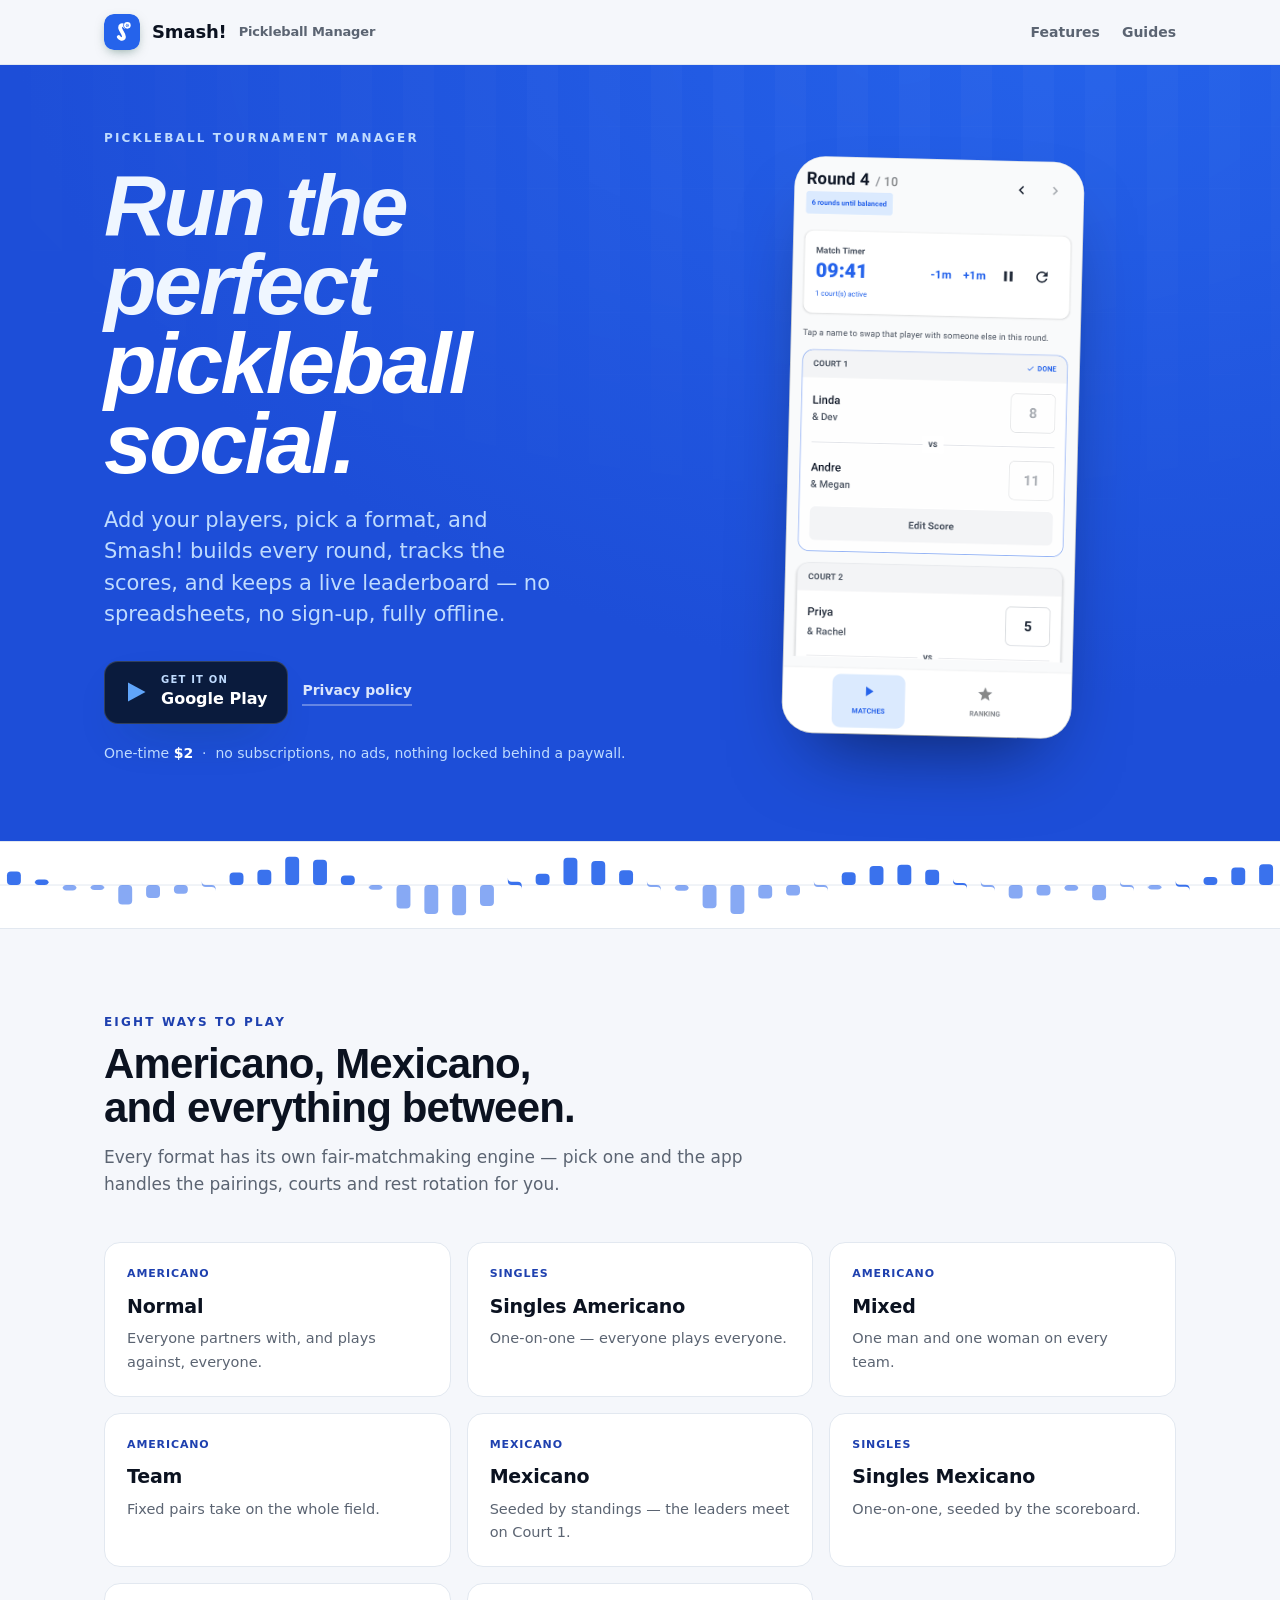
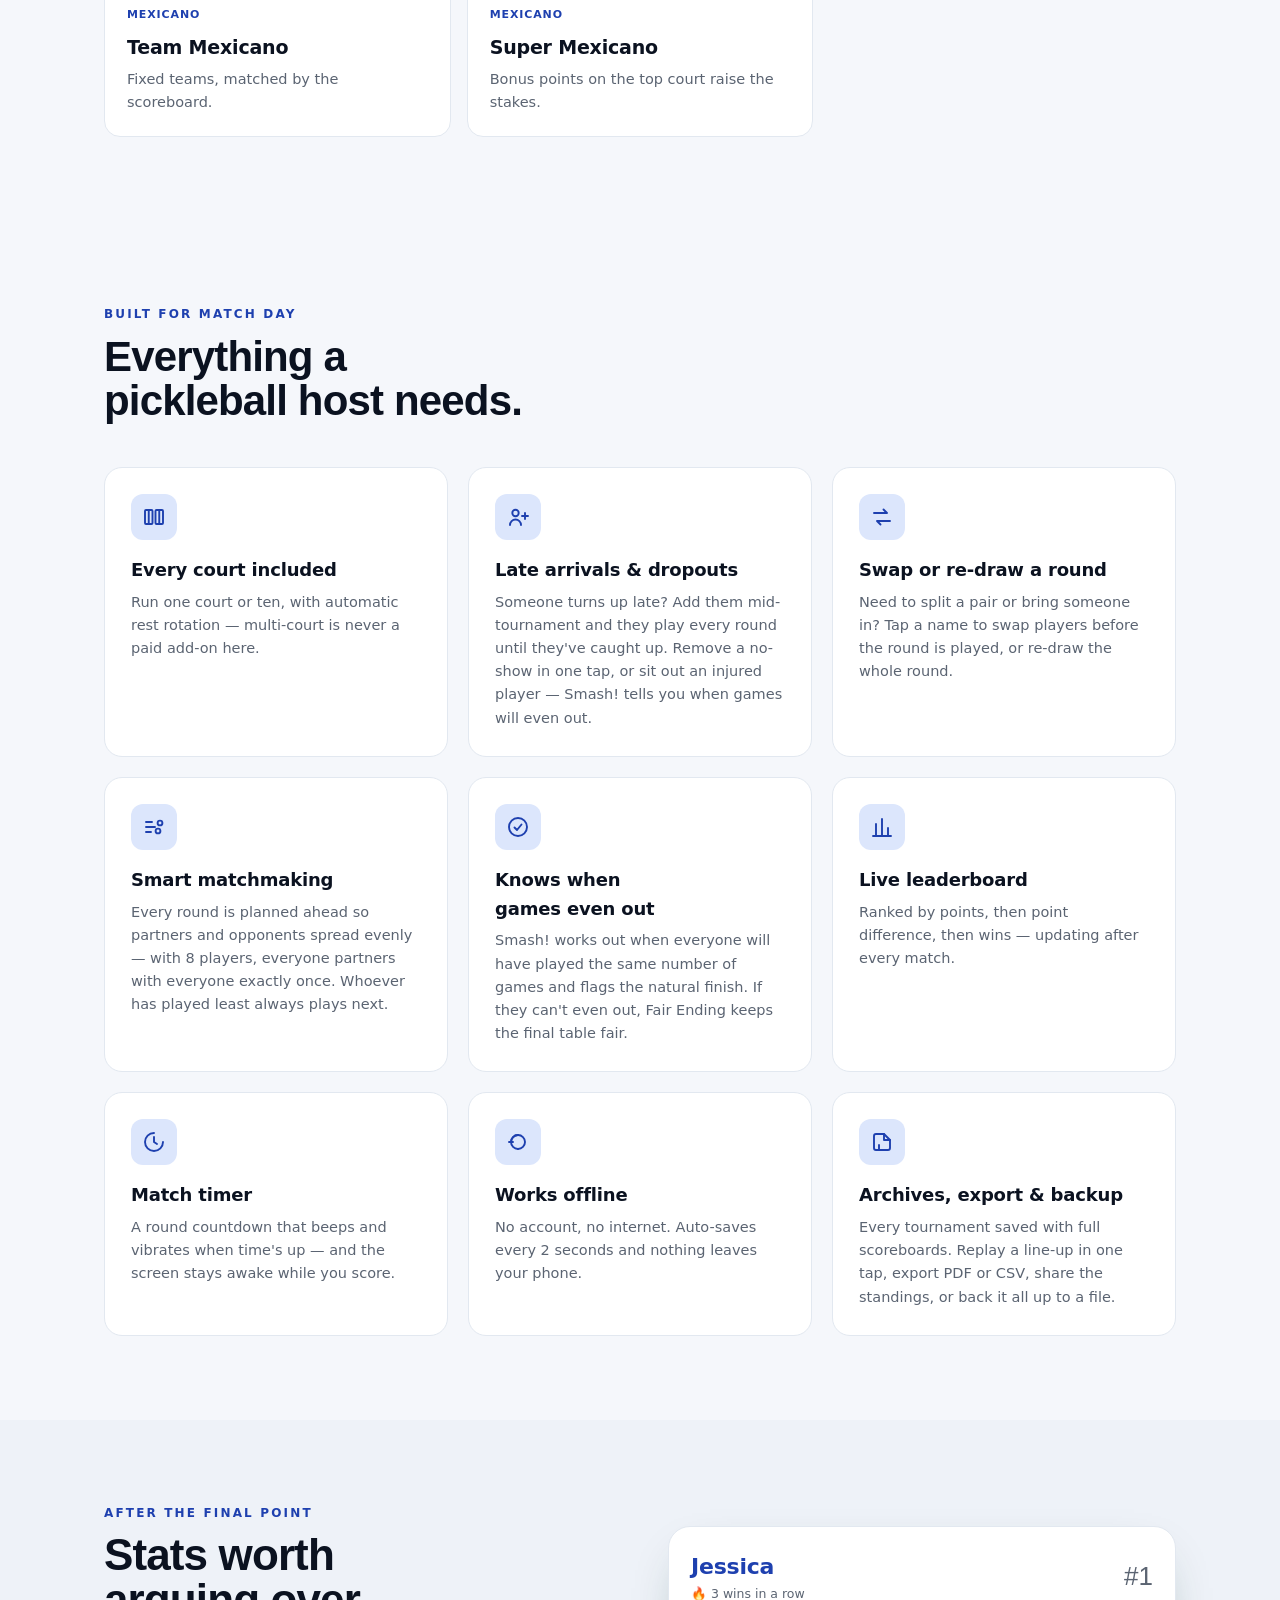
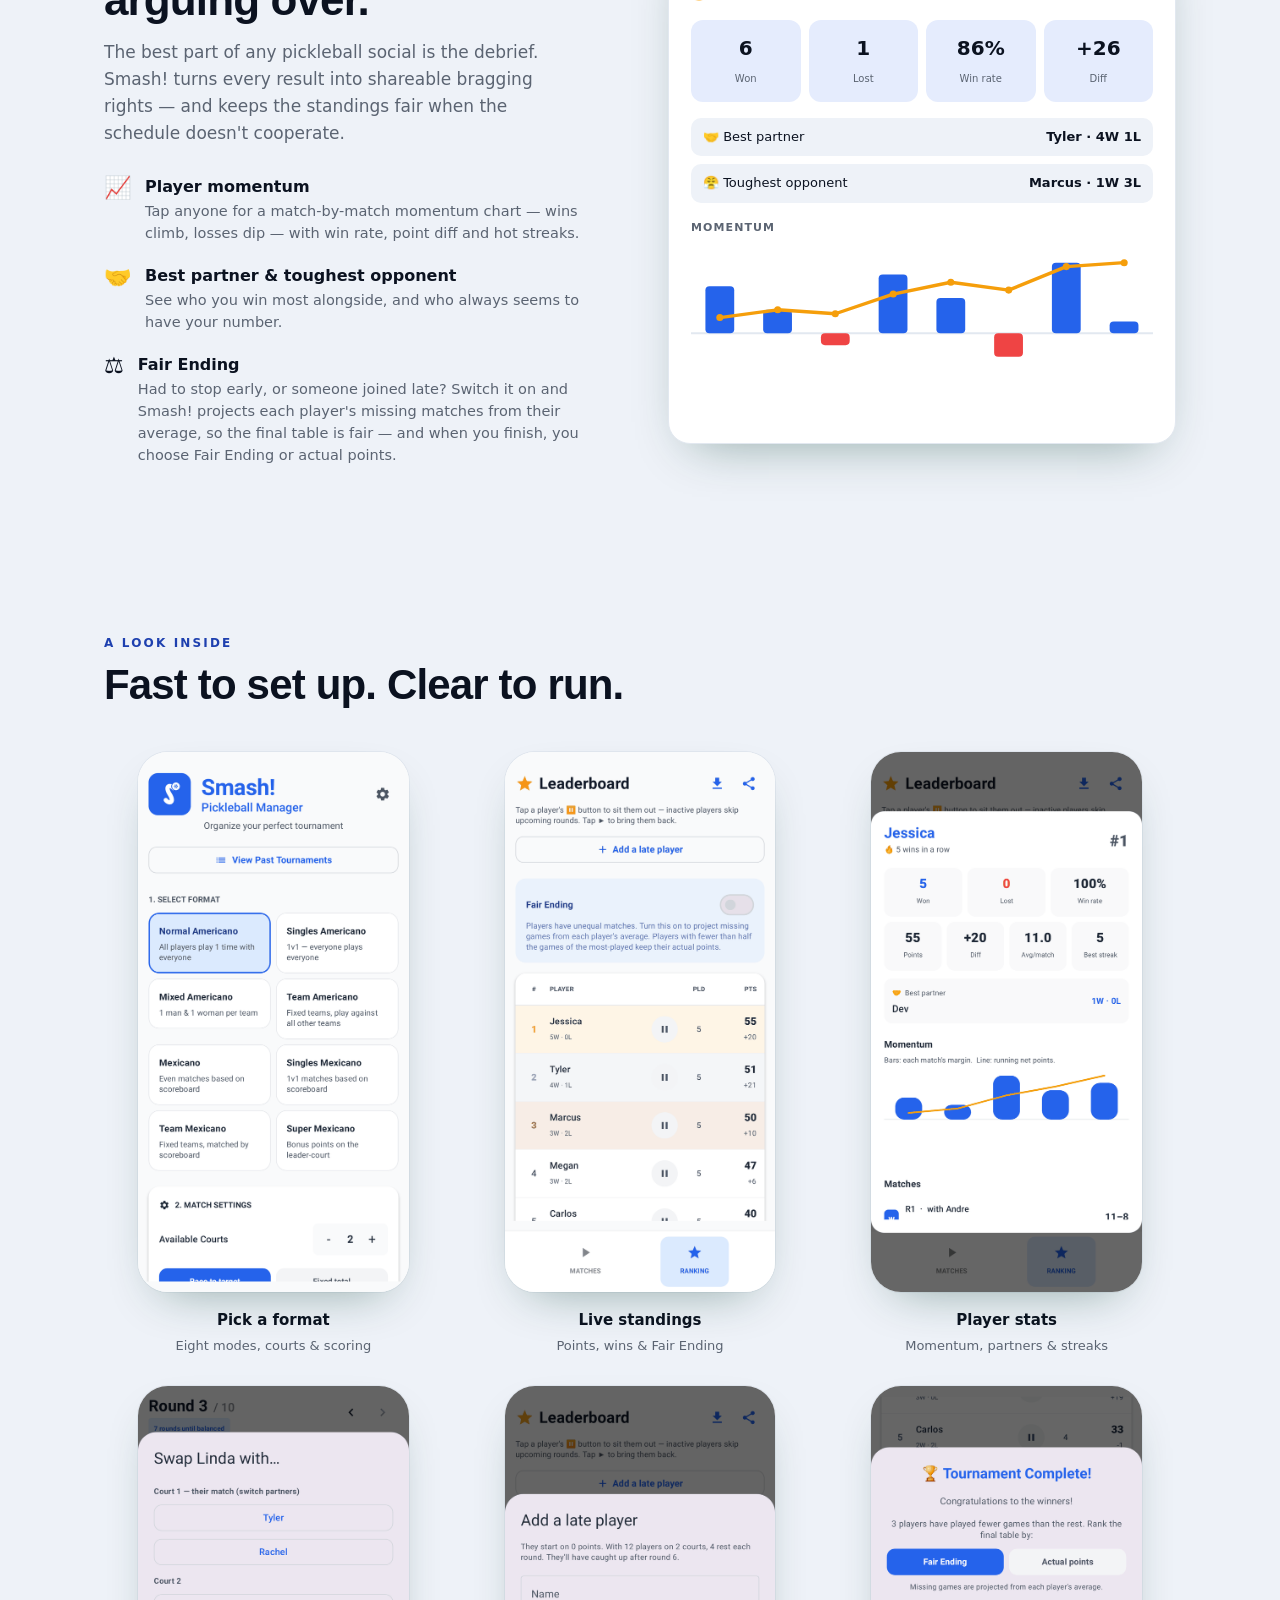
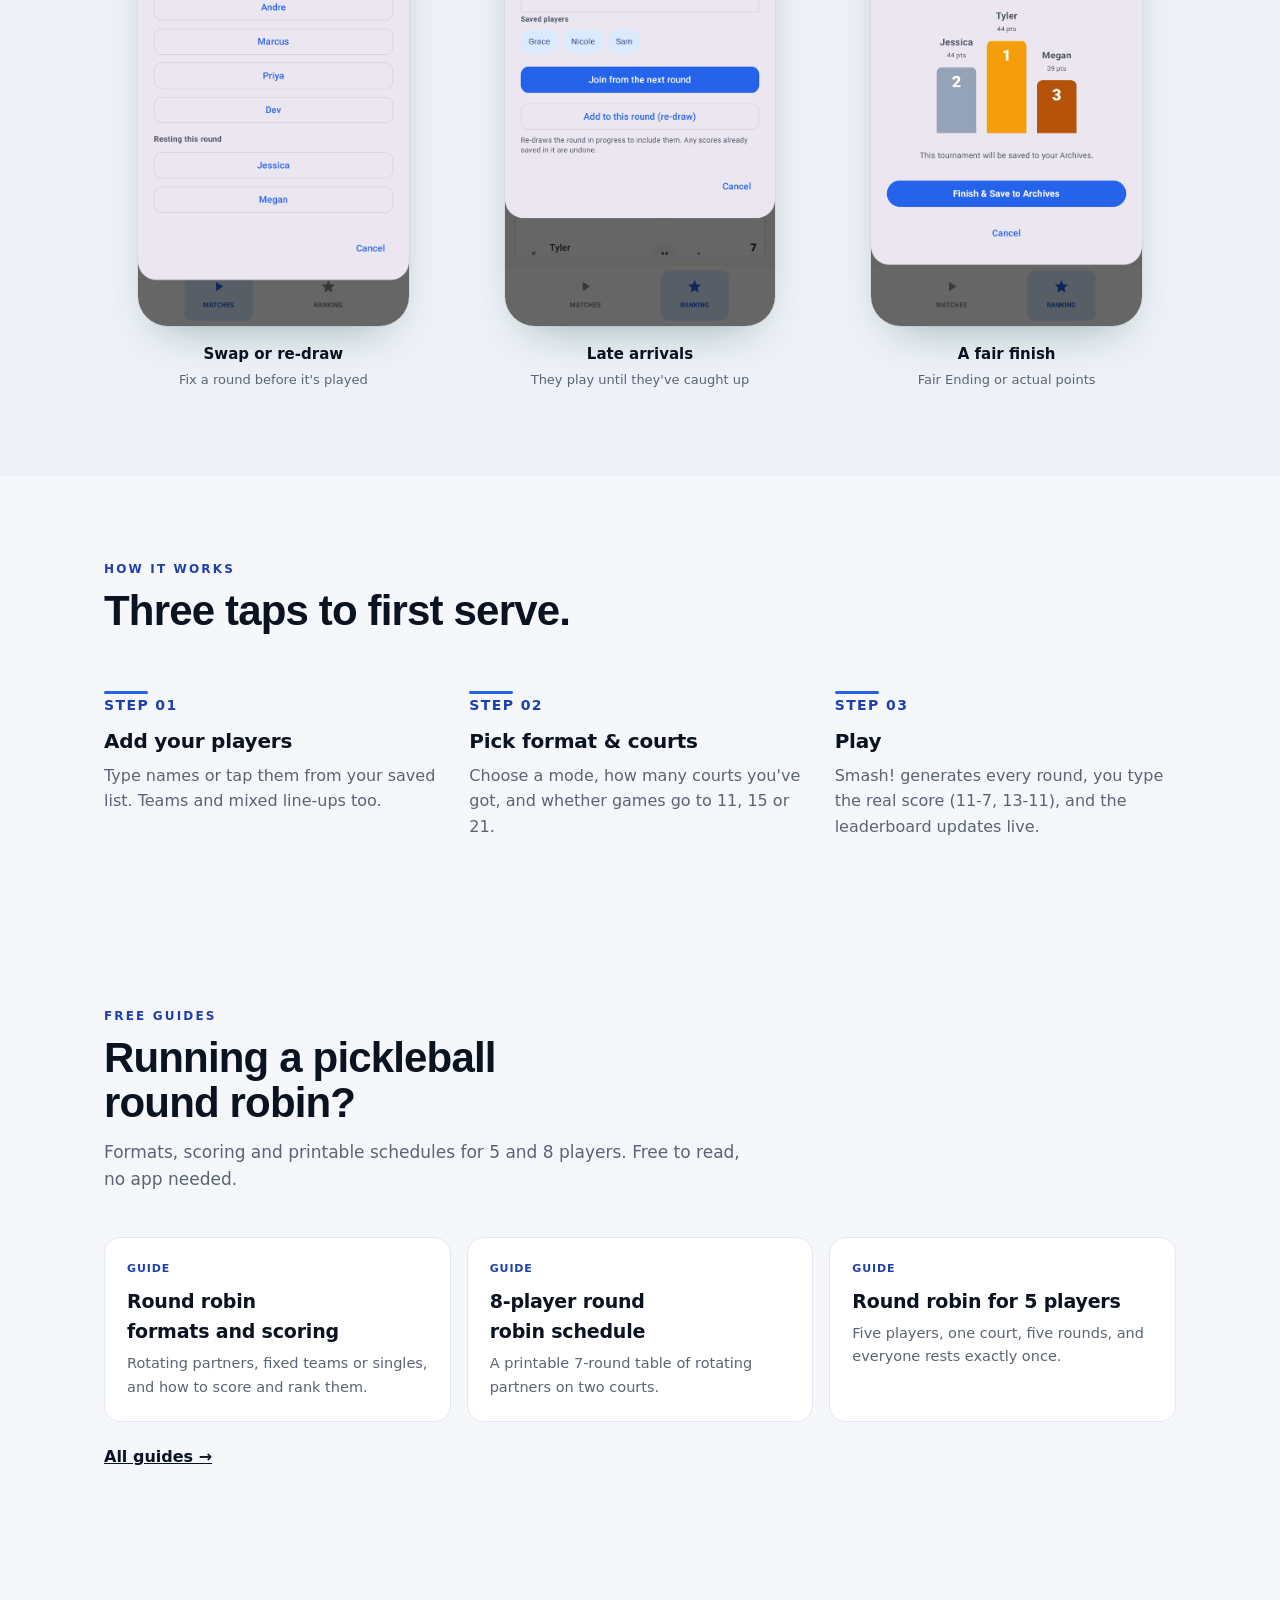
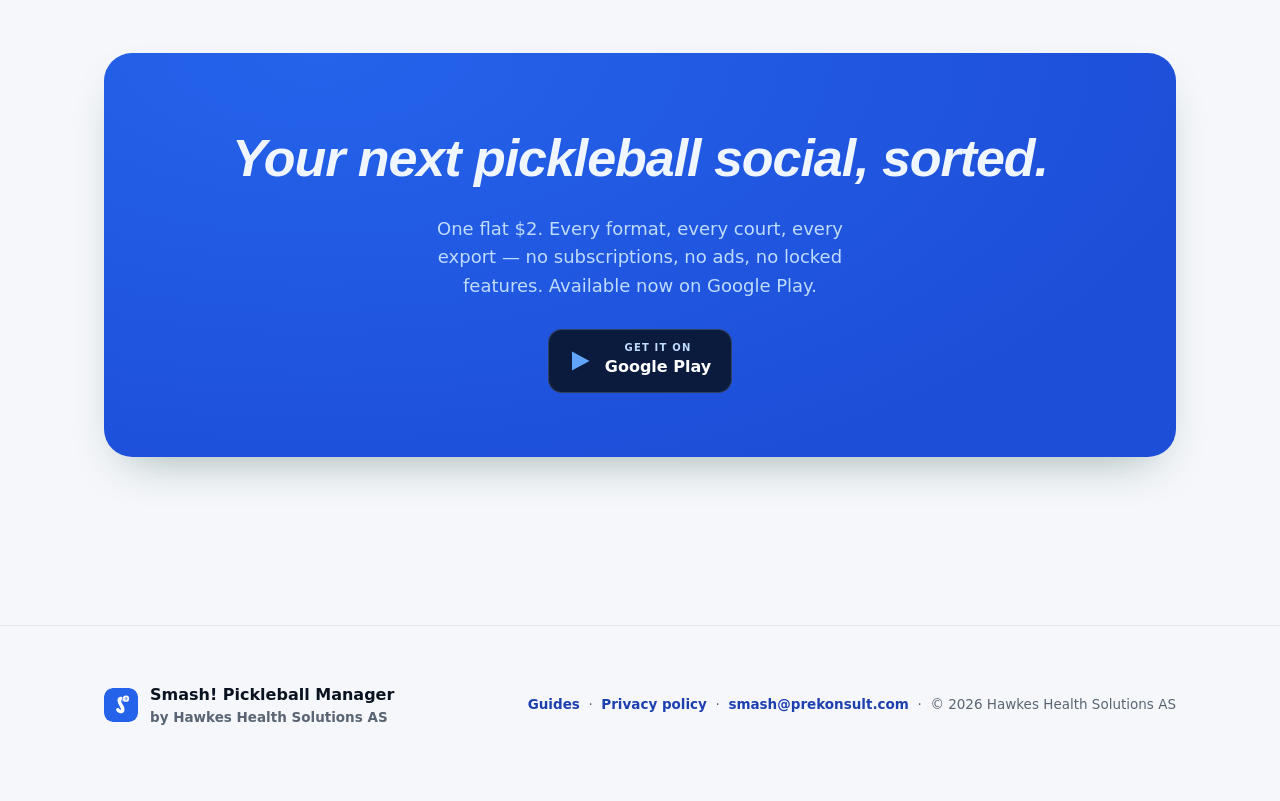
==== commit 244555dc: "Guides: round robin formats and scoring, 8-player and 5-player schedules Three guide pages plus a gu" ====
--- a/index.html
+++ b/index.html
@@ -207,6 +207,7 @@
     .reveal{ transition:none; opacity:1; transform:none; }
     .fmt,.fmt:hover{ transition:none; }
   }
+  a.guide-card{display:block;text-decoration:none;color:inherit}
 </style>
 </head>
 <body>
@@ -235,7 +236,7 @@
       <svg><use href="#logo"/></svg>
       <b>Smash!</b><span>Pickleball Manager</span>
     </div>
-    <a class="nav-link" href="#features">Features</a>
+    <span style="display:flex;gap:22px"><a class="nav-link" href="#features">Features</a><a class="nav-link" href="guides/">Guides</a></span>
   </div>
 </header>
 
@@ -368,6 +369,22 @@
   </div>
 </section>
 
+<section id="guides">
+  <div class="wrap">
+    <div class="sec-head reveal">
+      <div class="eyebrow">Free guides</div>
+      <h2 class="display">Running a pickleball round robin?</h2>
+      <p>Formats, scoring and printable schedules for 5 and 8 players. Free to read, no app needed.</p>
+    </div>
+    <div class="formats">
+      <a class="fmt guide-card reveal" href="guides/pickleball-round-robin-formats-and-scoring/"><div class="tag">Guide</div><h3>Round robin formats and scoring</h3><p>Rotating partners, fixed teams or singles, and how to score and rank them.</p></a>
+      <a class="fmt guide-card reveal" href="guides/pickleball-round-robin-schedule-8-players/"><div class="tag">Guide</div><h3>8-player round robin schedule</h3><p>A printable 7-round table of rotating partners on two courts.</p></a>
+      <a class="fmt guide-card reveal" href="guides/pickleball-round-robin-5-players/"><div class="tag">Guide</div><h3>Round robin for 5 players</h3><p>Five players, one court, five rounds, and everyone rests exactly once.</p></a>
+    </div>
+    <p class="reveal" style="margin-top:22px"><a href="guides/" style="font-weight:700">All guides &rarr;</a></p>
+  </div>
+</section>
+
 <section>
   <div class="wrap">
     <div class="final reveal">
@@ -385,6 +402,7 @@
   <div class="wrap">
     <div class="foot-brand"><svg><use href="#logo"/></svg><div>Smash! Pickleball Manager<div class="meta" style="font-weight:600">by Hawkes Health Solutions AS</div></div></div>
     <div class="meta">
+      <a href="guides/">Guides</a> &nbsp;&middot;&nbsp;
       <a href="https://elkhawkes.github.io/smash-pickleball-privacy/">Privacy policy</a> &nbsp;·&nbsp;
       <a href="mailto:smash@prekonsult.com">smash@prekonsult.com</a> &nbsp;·&nbsp;
       © 2026 Hawkes Health Solutions AS
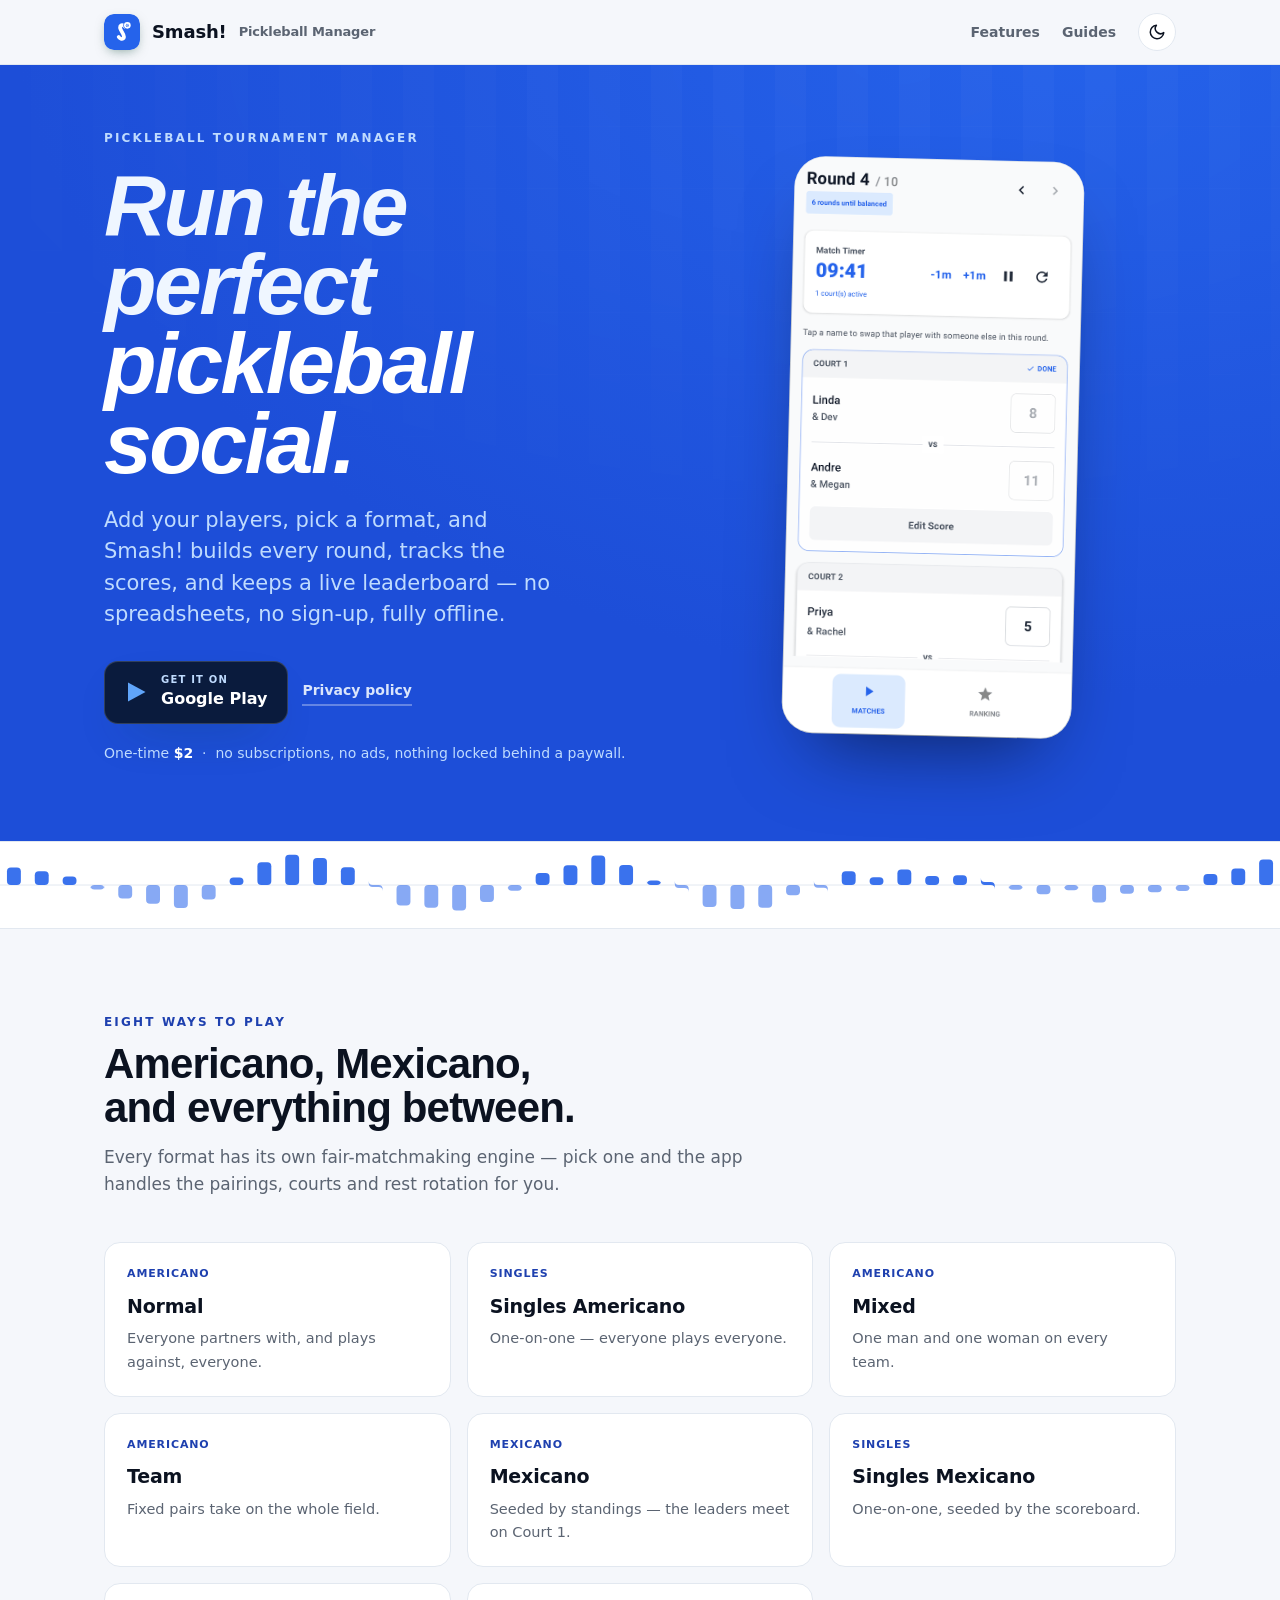
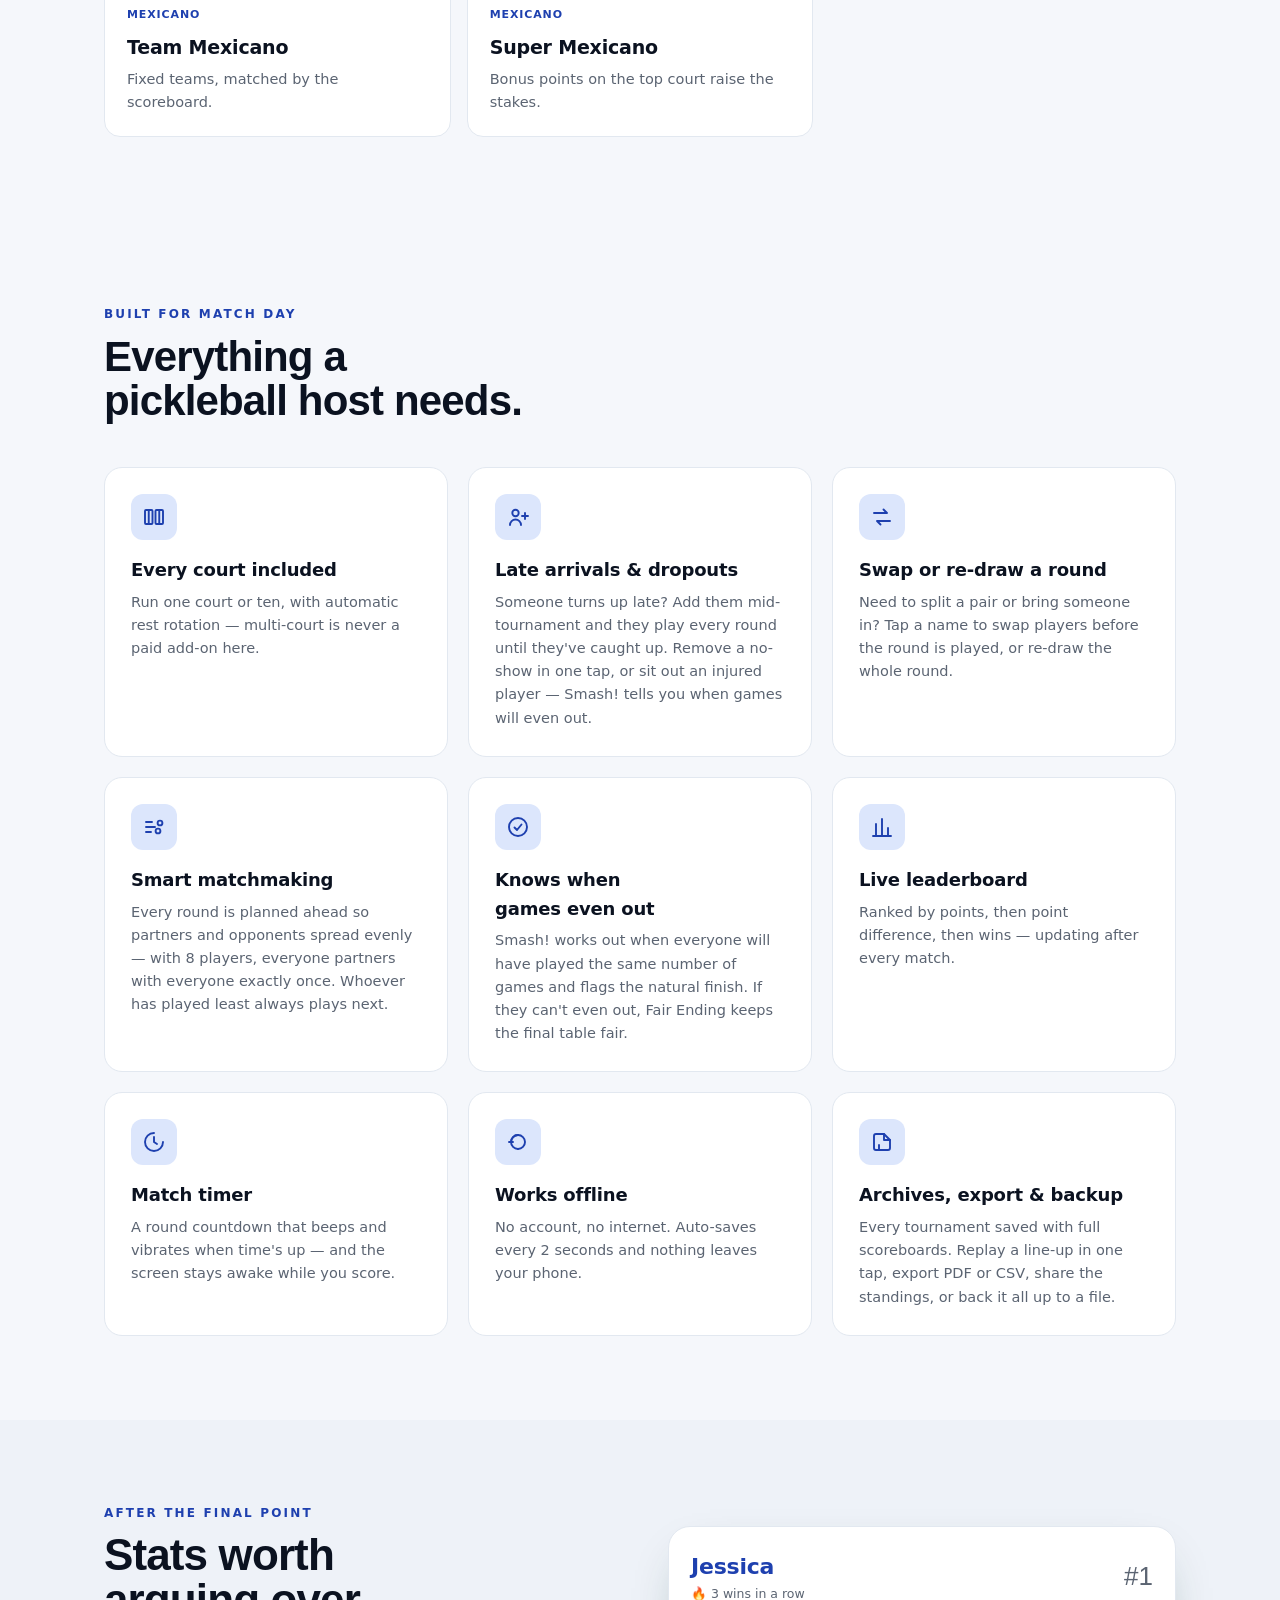
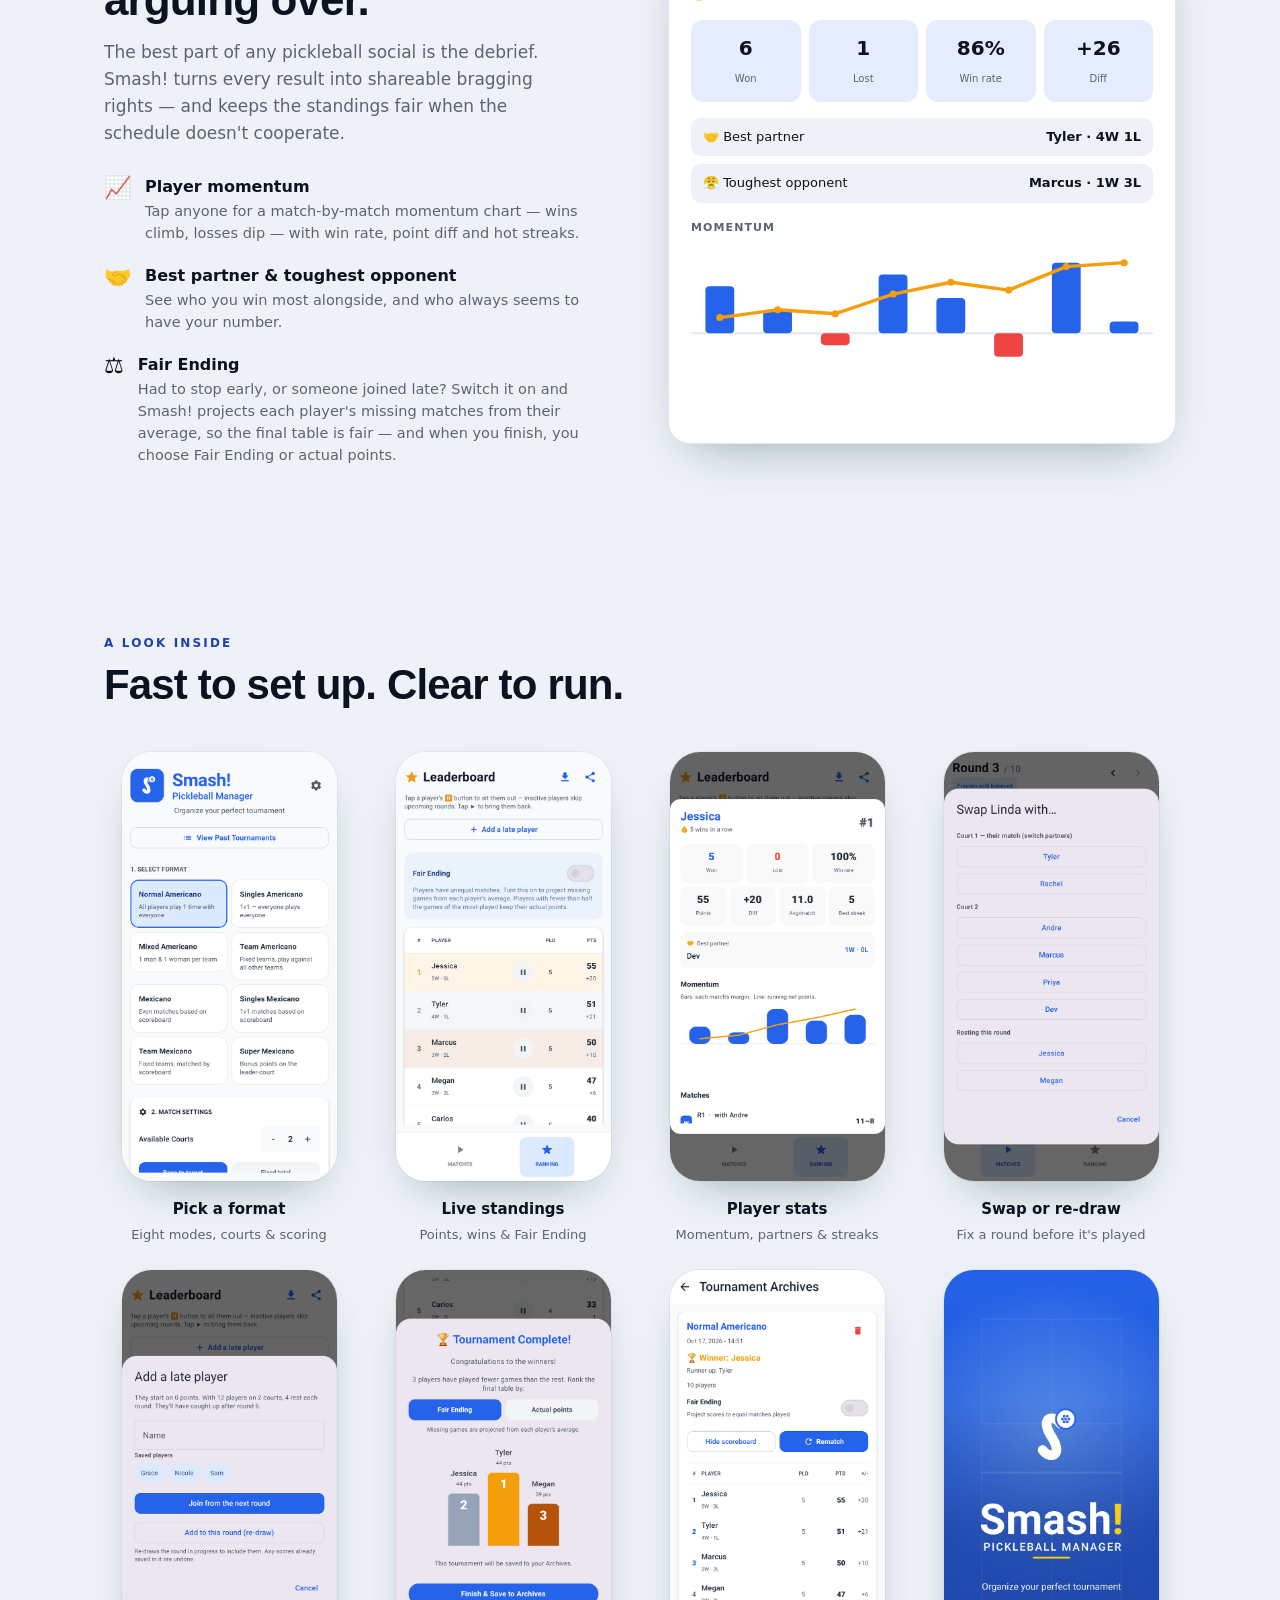
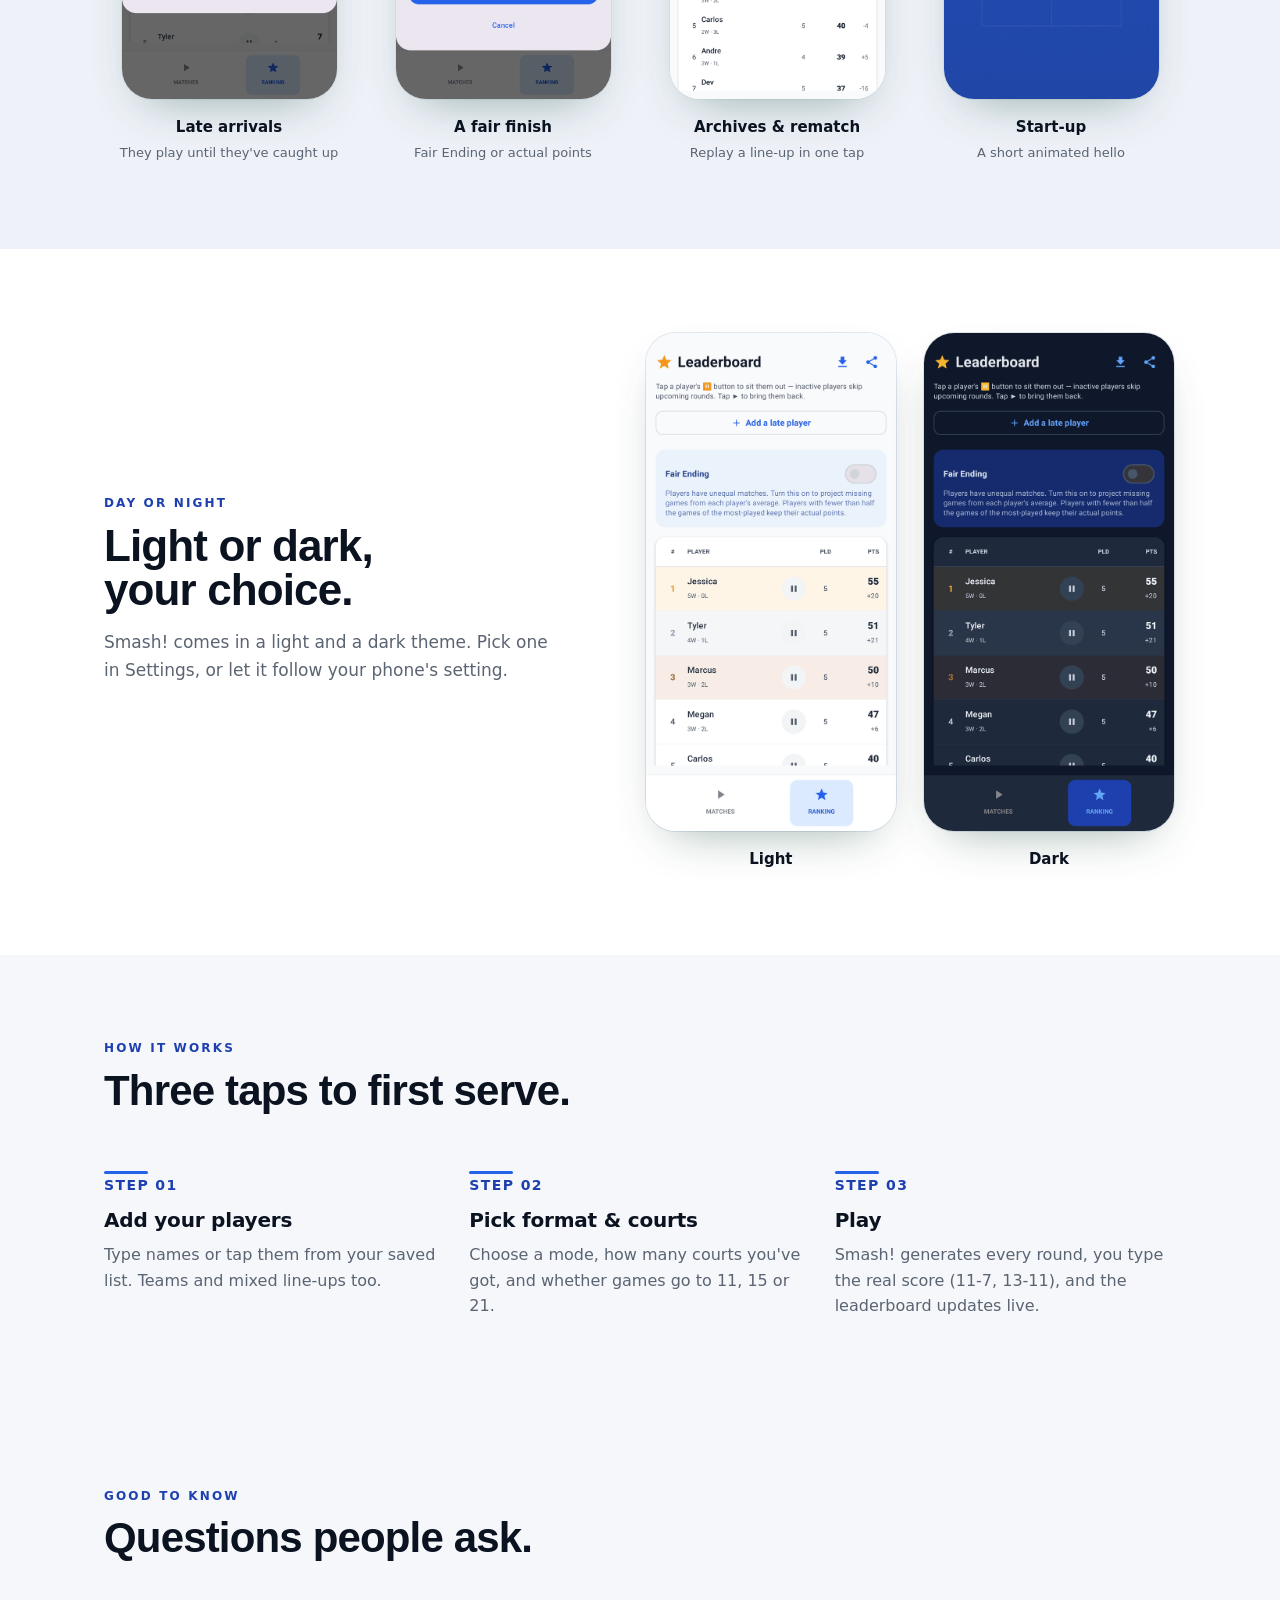
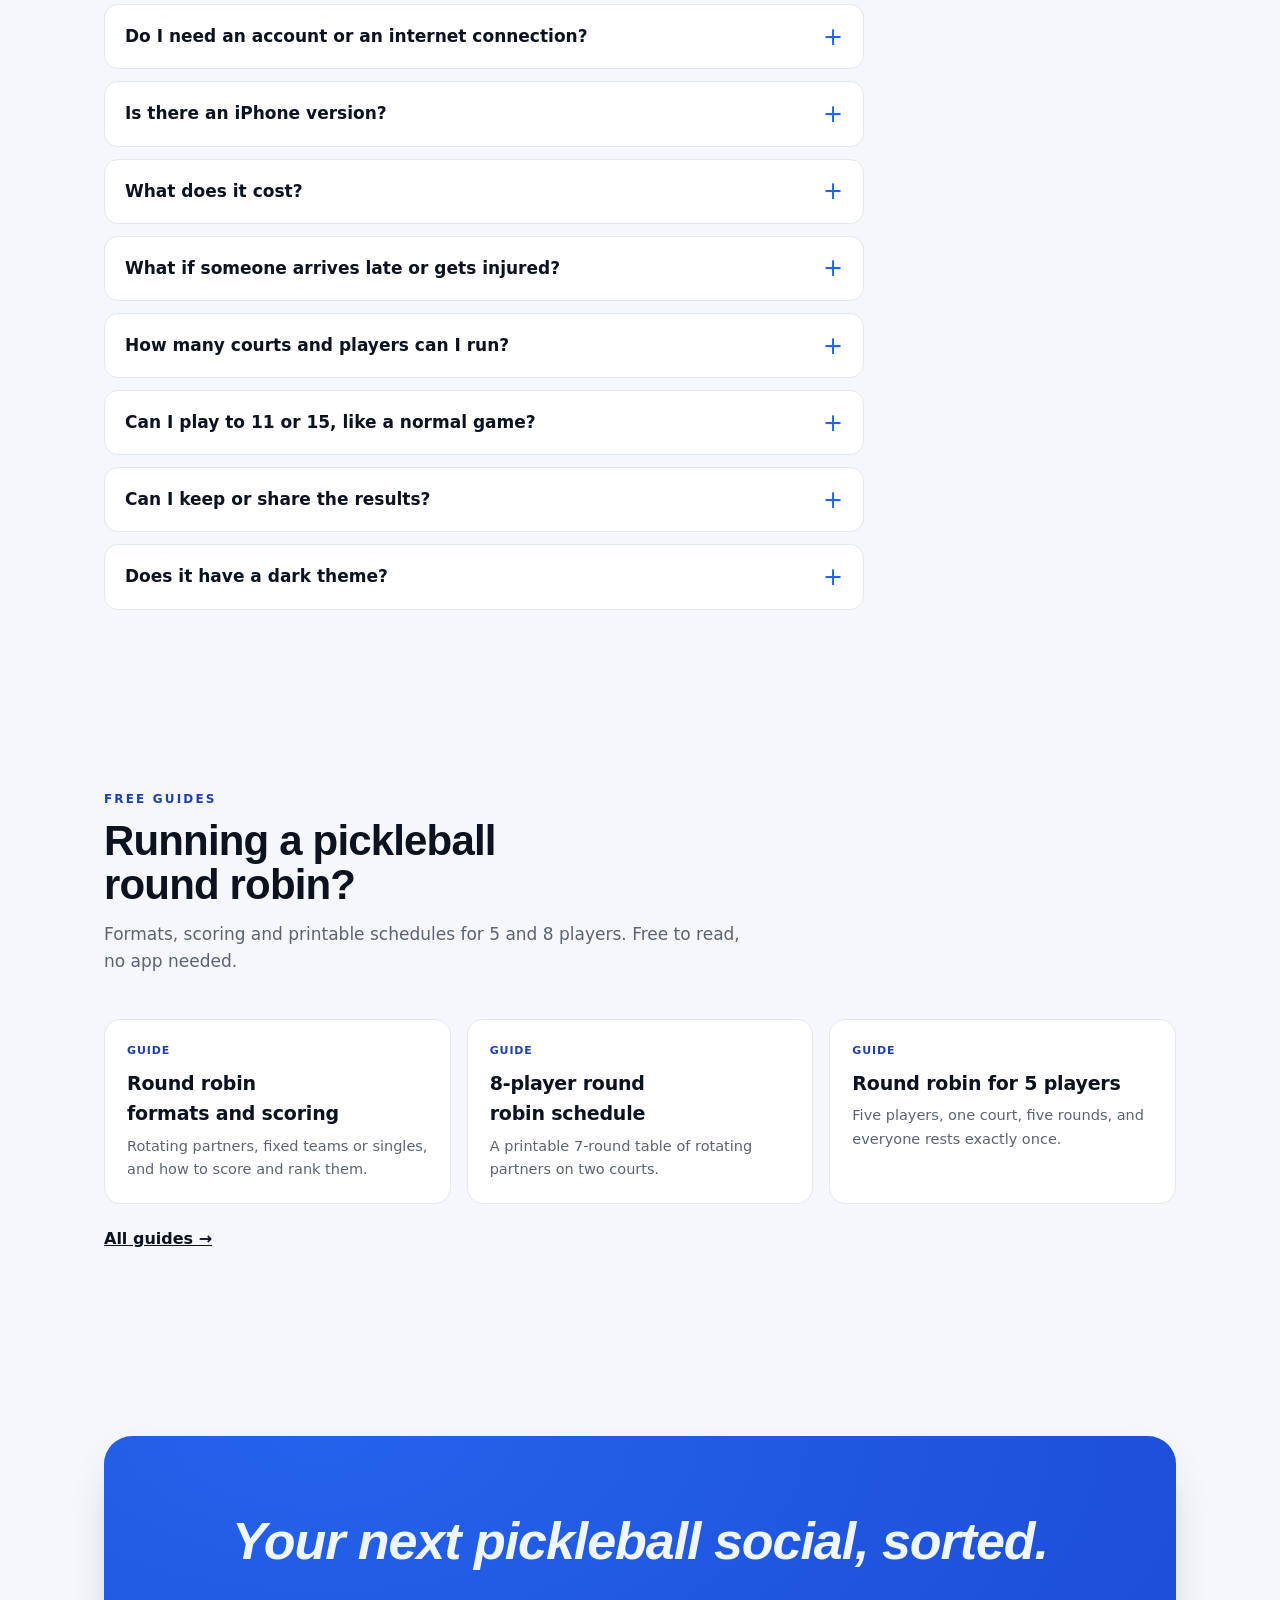
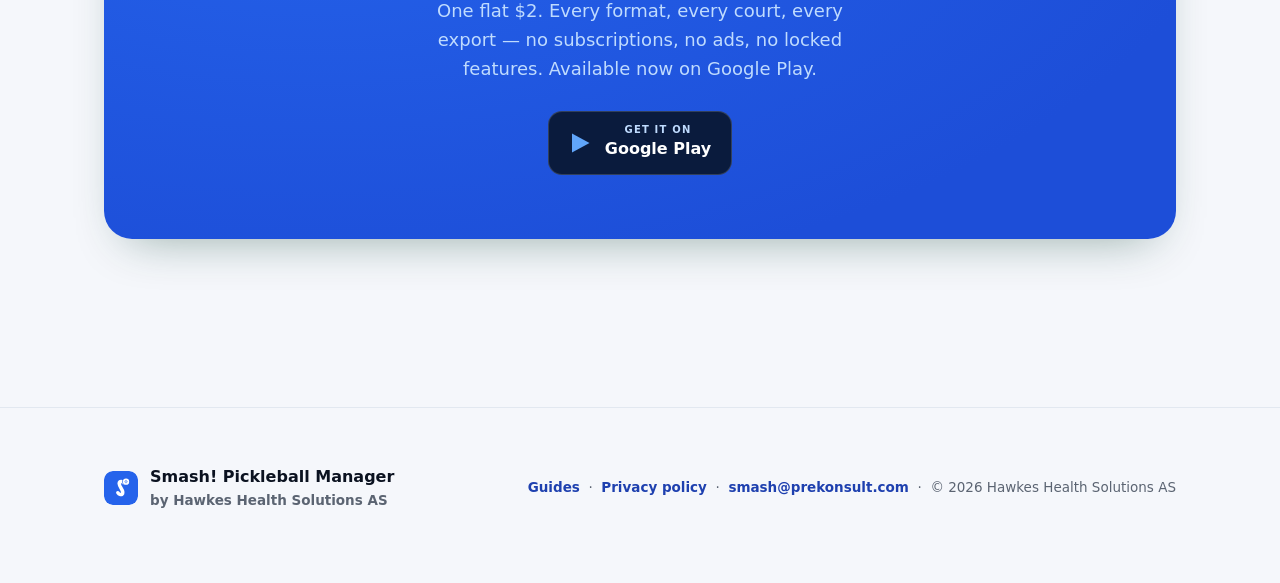
==== commit 947a05f3: "Landing: dark-mode screenshots with a theme switch, day-or-night band, start-up clip, 8-phone galler" ====
--- a/index.html
+++ b/index.html
@@ -14,6 +14,7 @@
 <meta property="og:image" content="https://elkhawkes.github.io/smash-pickleball/og-image.png">
 <meta property="og:url" content="https://elkhawkes.github.io/smash-pickleball/">
 <meta name="twitter:card" content="summary_large_image">
+<script>try{var t=localStorage.getItem('smash-theme');if(t==='light'||t==='dark')document.documentElement.setAttribute('data-theme',t)}catch(e){}</script>
 <style>html{-webkit-text-size-adjust:100%}img,svg{vertical-align:middle}</style>
 <title>Smash! Pickleball Manager</title>
 <style>
@@ -134,7 +135,7 @@
   .feat p{ margin:0; color:var(--muted); font-size:14.5px; }
 
   .shots{ background:var(--surface-2); }
-  .gallery{ display:grid; grid-template-columns:repeat(3,1fr); gap:28px; align-items:start; }
+  .gallery{ display:grid; grid-template-columns:repeat(4,1fr); gap:24px; align-items:start; }
   .gcap{ text-align:center; margin-top:16px; }
   .gcap b{ display:block; font-size:15px; }
   .gcap span{ color:var(--muted); font-size:13px; }
@@ -208,6 +209,56 @@
     .fmt,.fmt:hover{ transition:none; }
   }
   a.guide-card{display:block;text-decoration:none;color:inherit}
+  /* ---- theme-aware screenshots: both versions are in the page; CSS shows the one that matches the theme ---- */
+  .phone img.dk{display:none}
+  :root[data-theme="dark"] .phone img.lt{display:none}
+  :root[data-theme="dark"] .phone img.dk{display:block}
+  @media (prefers-color-scheme:dark){
+    :root:not([data-theme="light"]) .phone img.lt{display:none}
+    :root:not([data-theme="light"]) .phone img.dk{display:block}
+  }
+  .phone video{width:100%;height:100%;object-fit:cover;display:block}
+
+  /* ---- theme switch ---- */
+  .theme-btn{display:inline-flex;align-items:center;justify-content:center;width:38px;height:38px;border-radius:50%;border:1px solid var(--line);background:var(--surface);color:var(--ink);cursor:pointer;padding:0}
+  .theme-btn:hover{border-color:var(--brand)}
+  .theme-btn svg{width:18px;height:18px;stroke:currentColor;fill:none;stroke-width:2;stroke-linecap:round;stroke-linejoin:round}
+  .theme-btn .sun{display:none}
+  :root[data-theme="dark"] .theme-btn .sun{display:block}
+  :root[data-theme="dark"] .theme-btn .moon{display:none}
+  @media (prefers-color-scheme:dark){
+    :root:not([data-theme="light"]) .theme-btn .sun{display:block}
+    :root:not([data-theme="light"]) .theme-btn .moon{display:none}
+  }
+
+  /* ---- day or night band ---- */
+  .duo{background:var(--surface)}
+  .duo-grid{display:grid;grid-template-columns:1fr 1.1fr;gap:56px;align-items:center}
+  .duo-grid h2{font-size:clamp(28px,4vw,44px);letter-spacing:-.02em;line-height:1.02;margin-top:10px}
+  .duo-phones{display:flex;gap:28px;justify-content:center;align-items:flex-start}
+  .duo-phones .phone.small{width:min(250px,44vw);margin:0}
+
+  /* ---- gallery: 4 x 2 on desktop, swipe carousel on phones ---- */
+  .gallery .phone.small{width:min(288px,86%)}
+
+  /* ---- FAQ ---- */
+  .faq{max-width:760px}
+  .faq details{border:1px solid var(--line);border-radius:14px;background:var(--surface);padding:0 20px;margin-bottom:12px}
+  .faq summary{cursor:pointer;padding:18px 28px 18px 0;font-weight:700;font-size:17px;list-style:none;position:relative}
+  .faq summary::-webkit-details-marker{display:none}
+  .faq summary::after{content:"+";position:absolute;right:0;top:50%;transform:translateY(-50%);font-size:24px;font-weight:400;color:var(--brand)}
+  .faq details[open] summary::after{content:"\2212"}
+  .faq details p{color:var(--muted);margin:0 0 18px;font-size:16px}
+
+  @media (max-width:900px){
+    .duo-grid{grid-template-columns:1fr;gap:34px}
+  }
+  @media (max-width:620px){
+    .gallery{display:flex;overflow-x:auto;scroll-snap-type:x mandatory;gap:20px;padding:0 24px 14px;margin:0 -24px;-webkit-overflow-scrolling:touch}
+    .gallery > div{flex:0 0 min(250px,70vw);scroll-snap-align:center}
+    .gallery .phone.small{width:100%}
+    .duo-phones{gap:16px}
+  }
 </style>
 </head>
 <body>
@@ -236,7 +287,7 @@
       <svg><use href="#logo"/></svg>
       <b>Smash!</b><span>Pickleball Manager</span>
     </div>
-    <span style="display:flex;gap:22px"><a class="nav-link" href="#features">Features</a><a class="nav-link" href="guides/">Guides</a></span>
+    <span style="display:flex;gap:22px;align-items:center"><a class="nav-link" href="#features">Features</a><a class="nav-link" href="guides/">Guides</a><button id="themeBtn" class="theme-btn" type="button" aria-label="Switch theme" aria-pressed="false"><svg class="sun" viewBox="0 0 24 24" aria-hidden="true"><circle cx="12" cy="12" r="4"/><path d="M12 2v2M12 20v2M4.9 4.9l1.4 1.4M17.7 17.7l1.4 1.4M2 12h2M20 12h2M4.9 19.1l1.4-1.4M17.7 6.3l1.4-1.4"/></svg><svg class="moon" viewBox="0 0 24 24" aria-hidden="true"><path d="M21 12.8A9 9 0 1 1 11.2 3a7 7 0 0 0 9.8 9.8Z"/></svg></button></span>
   </div>
 </header>
 
@@ -256,7 +307,7 @@
       <div class="price-note">One&#8209;time <b>$2</b> &nbsp;·&nbsp; no subscriptions, no ads, nothing locked behind a paywall.</div>
     </div>
     <div class="reveal in">
-      <div class="phone"><img src="screenshots/01_live_matches.png" alt="Smash! showing a live pickleball round with scores on two courts" fetchpriority="high"/></div>
+      <div class="phone"><img class="lt" src="screenshots/01_live_matches.png" alt="Smash! showing a live pickleball round with scores on two courts" width="640" height="1277" fetchpriority="high"/><img class="dk" src="screenshots/dark/01_live_matches.png" alt="Smash! showing a live pickleball round with scores on two courts" width="640" height="1277"/></div>
     </div>
   </div>
 </div>
@@ -345,12 +396,30 @@
       <h2 class="display">Fast to set up. Clear to run.</h2>
     </div>
     <div class="gallery">
-      <div class="reveal"><div class="phone small"><img src="screenshots/02_setup_formats.png" alt="Choosing a tournament format in Smash!" loading="lazy"/></div><div class="gcap"><b>Pick a format</b><span>Eight modes, courts &amp; scoring</span></div></div>
-      <div class="reveal"><div class="phone small"><img src="screenshots/03_leaderboard.png" alt="Live leaderboard with standings" loading="lazy"/></div><div class="gcap"><b>Live standings</b><span>Points, wins &amp; Fair Ending</span></div></div>
-      <div class="reveal"><div class="phone small"><img src="screenshots/04_player_stats.png" alt="A player's stats and momentum chart" loading="lazy"/></div><div class="gcap"><b>Player stats</b><span>Momentum, partners &amp; streaks</span></div></div>
-      <div class="reveal"><div class="phone small"><img src="screenshots/05_swap_player.png" alt="Swapping a player in the round in progress" loading="lazy"/></div><div class="gcap"><b>Swap or re-draw</b><span>Fix a round before it's played</span></div></div>
-      <div class="reveal"><div class="phone small"><img src="screenshots/06_late_arrival.png" alt="Adding a late player mid-tournament" loading="lazy"/></div><div class="gcap"><b>Late arrivals</b><span>They play until they've caught up</span></div></div>
-      <div class="reveal"><div class="phone small"><img src="screenshots/07_end_fair_ending.png" alt="Finishing with Fair Ending or actual points" loading="lazy"/></div><div class="gcap"><b>A fair finish</b><span>Fair Ending or actual points</span></div></div>
+      <div class="reveal"><div class="phone small"><img class="lt" src="screenshots/02_setup_formats.png" alt="Choosing a tournament format in Smash!" width="640" height="1277" loading="lazy"/><img class="dk" src="screenshots/dark/02_setup_formats.png" alt="Choosing a tournament format in Smash!" width="640" height="1277" loading="lazy"/></div><div class="gcap"><b>Pick a format</b><span>Eight modes, courts &amp; scoring</span></div></div>
+      <div class="reveal"><div class="phone small"><img class="lt" src="screenshots/03_leaderboard.png" alt="Live leaderboard with standings" width="640" height="1277" loading="lazy"/><img class="dk" src="screenshots/dark/03_leaderboard.png" alt="Live leaderboard with standings" width="640" height="1277" loading="lazy"/></div><div class="gcap"><b>Live standings</b><span>Points, wins &amp; Fair Ending</span></div></div>
+      <div class="reveal"><div class="phone small"><img class="lt" src="screenshots/04_player_stats.png" alt="A player's stats and momentum chart" width="640" height="1277" loading="lazy"/><img class="dk" src="screenshots/dark/04_player_stats.png" alt="A player's stats and momentum chart" width="640" height="1277" loading="lazy"/></div><div class="gcap"><b>Player stats</b><span>Momentum, partners &amp; streaks</span></div></div>
+      <div class="reveal"><div class="phone small"><img class="lt" src="screenshots/05_swap_player.png" alt="Swapping a player in the round in progress" width="640" height="1277" loading="lazy"/><img class="dk" src="screenshots/dark/05_swap_player.png" alt="Swapping a player in the round in progress" width="640" height="1277" loading="lazy"/></div><div class="gcap"><b>Swap or re-draw</b><span>Fix a round before it's played</span></div></div>
+      <div class="reveal"><div class="phone small"><img class="lt" src="screenshots/06_late_arrival.png" alt="Adding a late player mid-tournament" width="640" height="1277" loading="lazy"/><img class="dk" src="screenshots/dark/06_late_arrival.png" alt="Adding a late player mid-tournament" width="640" height="1277" loading="lazy"/></div><div class="gcap"><b>Late arrivals</b><span>They play until they've caught up</span></div></div>
+      <div class="reveal"><div class="phone small"><img class="lt" src="screenshots/07_end_fair_ending.png" alt="Finishing with Fair Ending or actual points" width="640" height="1277" loading="lazy"/><img class="dk" src="screenshots/dark/07_end_fair_ending.png" alt="Finishing with Fair Ending or actual points" width="640" height="1277" loading="lazy"/></div><div class="gcap"><b>A fair finish</b><span>Fair Ending or actual points</span></div></div>
+      <div class="reveal"><div class="phone small"><img class="lt" src="screenshots/08_archives_rematch.png" alt="Past tournaments, with a one-tap rematch" width="640" height="1277" loading="lazy"/><img class="dk" src="screenshots/dark/08_archives_rematch.png" alt="Past tournaments, with a one-tap rematch" width="640" height="1277" loading="lazy"/></div><div class="gcap"><b>Archives &amp; rematch</b><span>Replay a line-up in one tap</span></div></div>
+      <div class="reveal"><div class="phone small"><video id="startup" muted playsinline loop preload="none" poster="screenshots/09_splash.jpg" width="640" height="1277" aria-label="The Smash! start-up animation"><source src="media/startup.mp4" type="video/mp4"></video></div><div class="gcap"><b>Start-up</b><span>A short animated hello</span></div></div>
+    </div>
+  </div>
+</section>
+
+<section class="duo">
+  <div class="wrap">
+    <div class="duo-grid">
+      <div class="reveal">
+        <div class="eyebrow">Day or night</div>
+        <h2 class="display">Light or dark,<br>your choice.</h2>
+        <p class="results-lede">Smash! comes in a light and a dark theme. Pick one in Settings, or let it follow your phone's setting.</p>
+      </div>
+      <div class="duo-phones reveal">
+        <div><div class="phone small"><img src="screenshots/03_leaderboard.png" alt="Live leaderboard with standings, light theme" width="640" height="1277" loading="lazy"/></div><div class="gcap"><b>Light</b></div></div>
+        <div><div class="phone small"><img src="screenshots/dark/03_leaderboard.png" alt="Live leaderboard with standings, dark theme" width="640" height="1277" loading="lazy"/></div><div class="gcap"><b>Dark</b></div></div>
+      </div>
     </div>
   </div>
 </section>
@@ -365,6 +434,25 @@
       <div class="step reveal"><div class="n">STEP 01</div><h3>Add your players</h3><p>Type names or tap them from your saved list. Teams and mixed line-ups too.</p></div>
       <div class="step reveal"><div class="n">STEP 02</div><h3>Pick format &amp; courts</h3><p>Choose a mode, how many courts you've got, and whether games go to 11, 15 or 21.</p></div>
       <div class="step reveal"><div class="n">STEP 03</div><h3>Play</h3><p>Smash! generates every round, you type the real score (11-7, 13-11), and the leaderboard updates live.</p></div>
+    </div>
+  </div>
+</section>
+
+<section id="faq">
+  <div class="wrap">
+    <div class="sec-head reveal">
+      <div class="eyebrow">Good to know</div>
+      <h2 class="display">Questions people ask.</h2>
+    </div>
+    <div class="faq reveal">
+      <details><summary>Do I need an account or an internet connection?</summary><p>No. There's no sign-up and no account, and it works fully offline. Everything stays on your phone.</p></details>
+      <details><summary>Is there an iPhone version?</summary><p>Not yet. Smash! is Android-only for now. An iPhone version may follow later, if it turns out to be possible.</p></details>
+      <details><summary>What does it cost?</summary><p>A one-time $2 on Google Play. No subscription, no ads, and nothing locked behind a paywall.</p></details>
+      <details><summary>What if someone arrives late or gets injured?</summary><p>Add a late player at any time and they play on until they've caught up. Take an injured player out of the draw, and bring them back later if they recover. When games end up uneven, Fair Ending projects the missing games from each player's average, so the final table stays fair.</p></details>
+      <details><summary>How many courts and players can I run?</summary><p>One court or ten. If you have more players than there are places on court, Smash! rotates who rests, so everyone plays about the same amount.</p></details>
+      <details><summary>Can I play to 11 or 15, like a normal game?</summary><p>Yes. Choose a race to a target score (win by 2, like a real game) or a fixed total of points per match, and a round timer if you want one.</p></details>
+      <details><summary>Can I keep or share the results?</summary><p>Yes. Every tournament is saved with its full scoreboard. Export a PDF or CSV, share the standings, replay a line-up in one tap, or back everything up to a file.</p></details>
+      <details><summary>Does it have a dark theme?</summary><p>Yes. Choose light, dark, or follow your phone's setting.</p></details>
     </div>
   </div>
 </section>
@@ -456,5 +544,25 @@
   })();
 </script>
 
+<script>
+  // light / dark switch: follows the phone by default; a click picks one and remembers it
+  (function(){
+    var root = document.documentElement, key = 'smash-theme', btn = document.getElementById('themeBtn');
+    function eff(){ return root.getAttribute('data-theme') || (window.matchMedia && matchMedia('(prefers-color-scheme:dark)').matches ? 'dark' : 'light'); }
+    function sync(){ if(!btn) return; var d = eff() === 'dark'; btn.setAttribute('aria-label', d ? 'Switch to light theme' : 'Switch to dark theme'); btn.setAttribute('aria-pressed', d ? 'true' : 'false'); }
+    sync();
+    if(btn){ btn.addEventListener('click', function(){ var n = eff() === 'dark' ? 'light' : 'dark'; root.setAttribute('data-theme', n); try{ localStorage.setItem(key, n); }catch(e){} sync(); }); }
+    if(window.matchMedia){ try{ matchMedia('(prefers-color-scheme:dark)').addEventListener('change', sync); }catch(e){} }
+  })();
+
+  // the start-up clip plays while it's on screen (and not for people who prefer reduced motion)
+  (function(){
+    var v = document.getElementById('startup'); if(!v) return;
+    if(window.matchMedia && matchMedia('(prefers-reduced-motion:reduce)').matches) return;
+    if(!('IntersectionObserver' in window)) return;
+    new IntersectionObserver(function(es){ es.forEach(function(e){ if(e.isIntersecting){ var p = v.play(); if(p && p.catch) p.catch(function(){}); } else { v.pause(); } }); }, {threshold:.5}).observe(v);
+  })();
+</script>
+
 </body>
 </html>
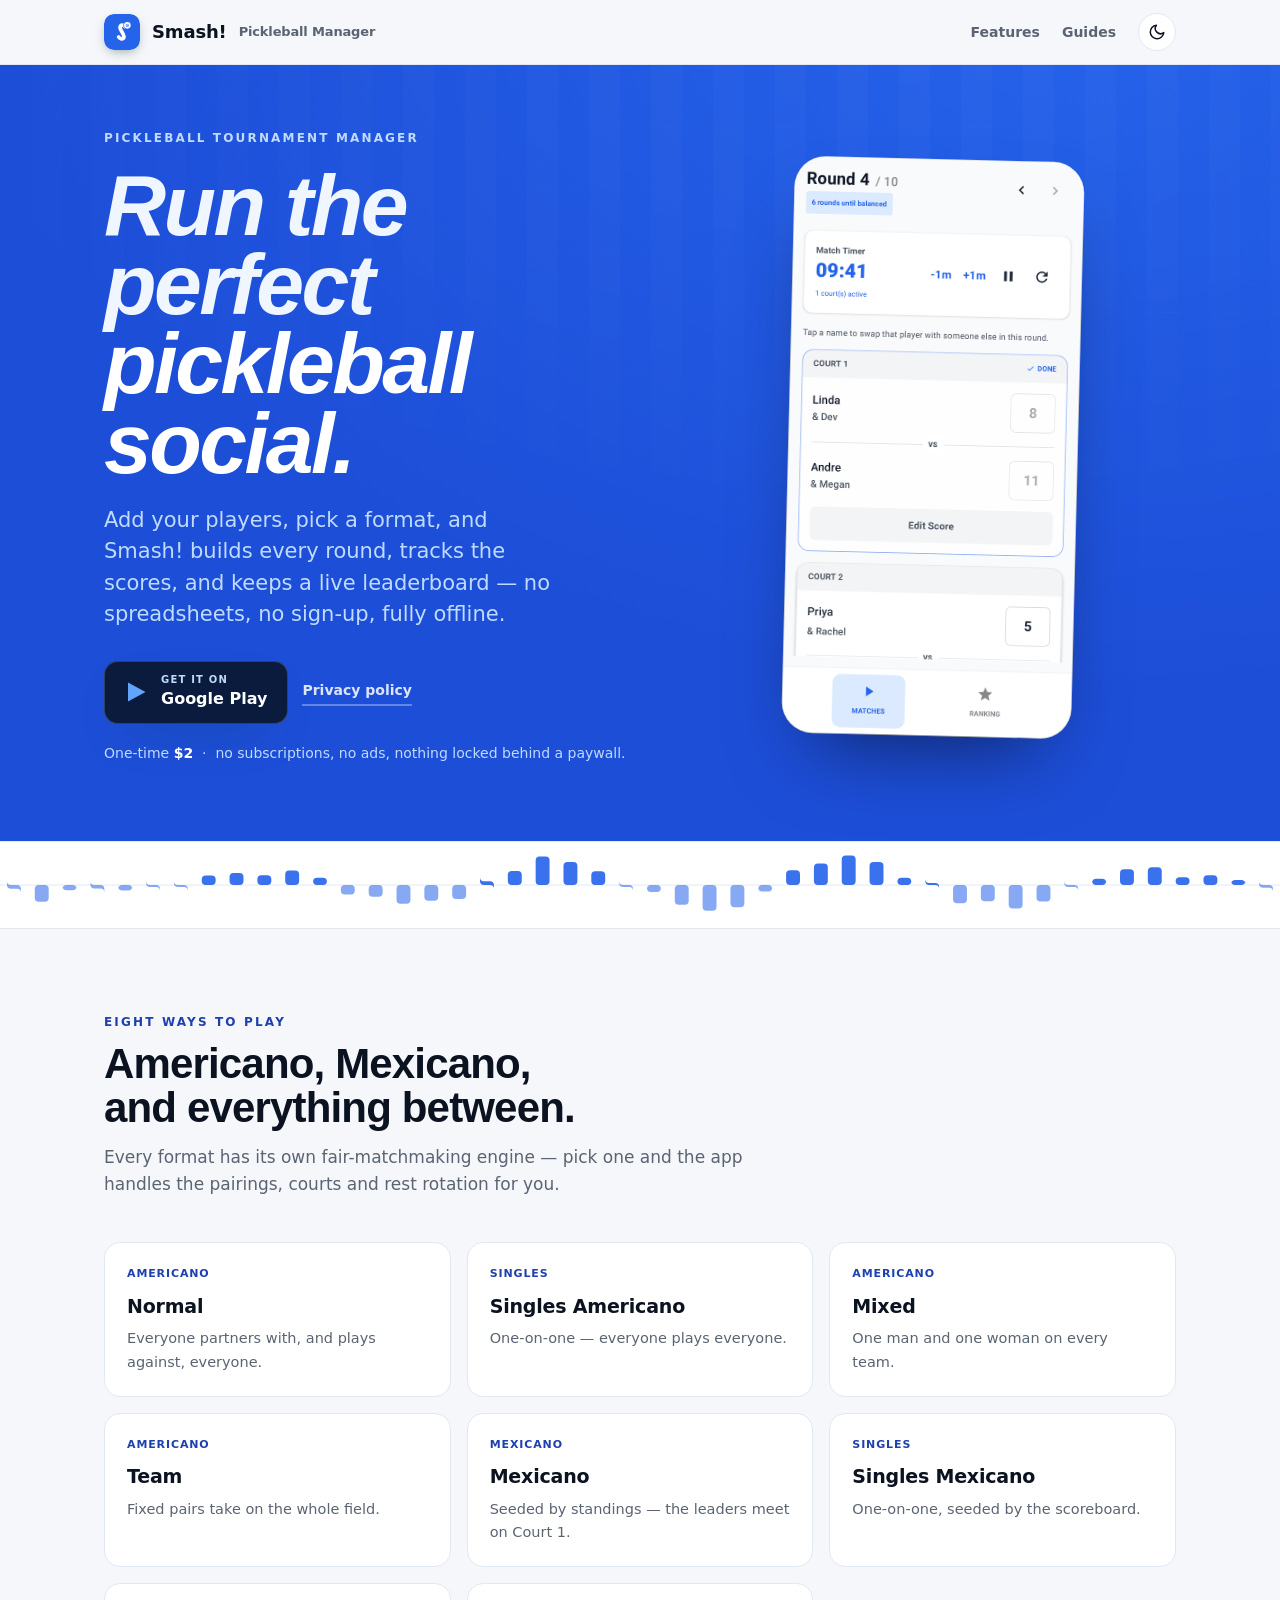
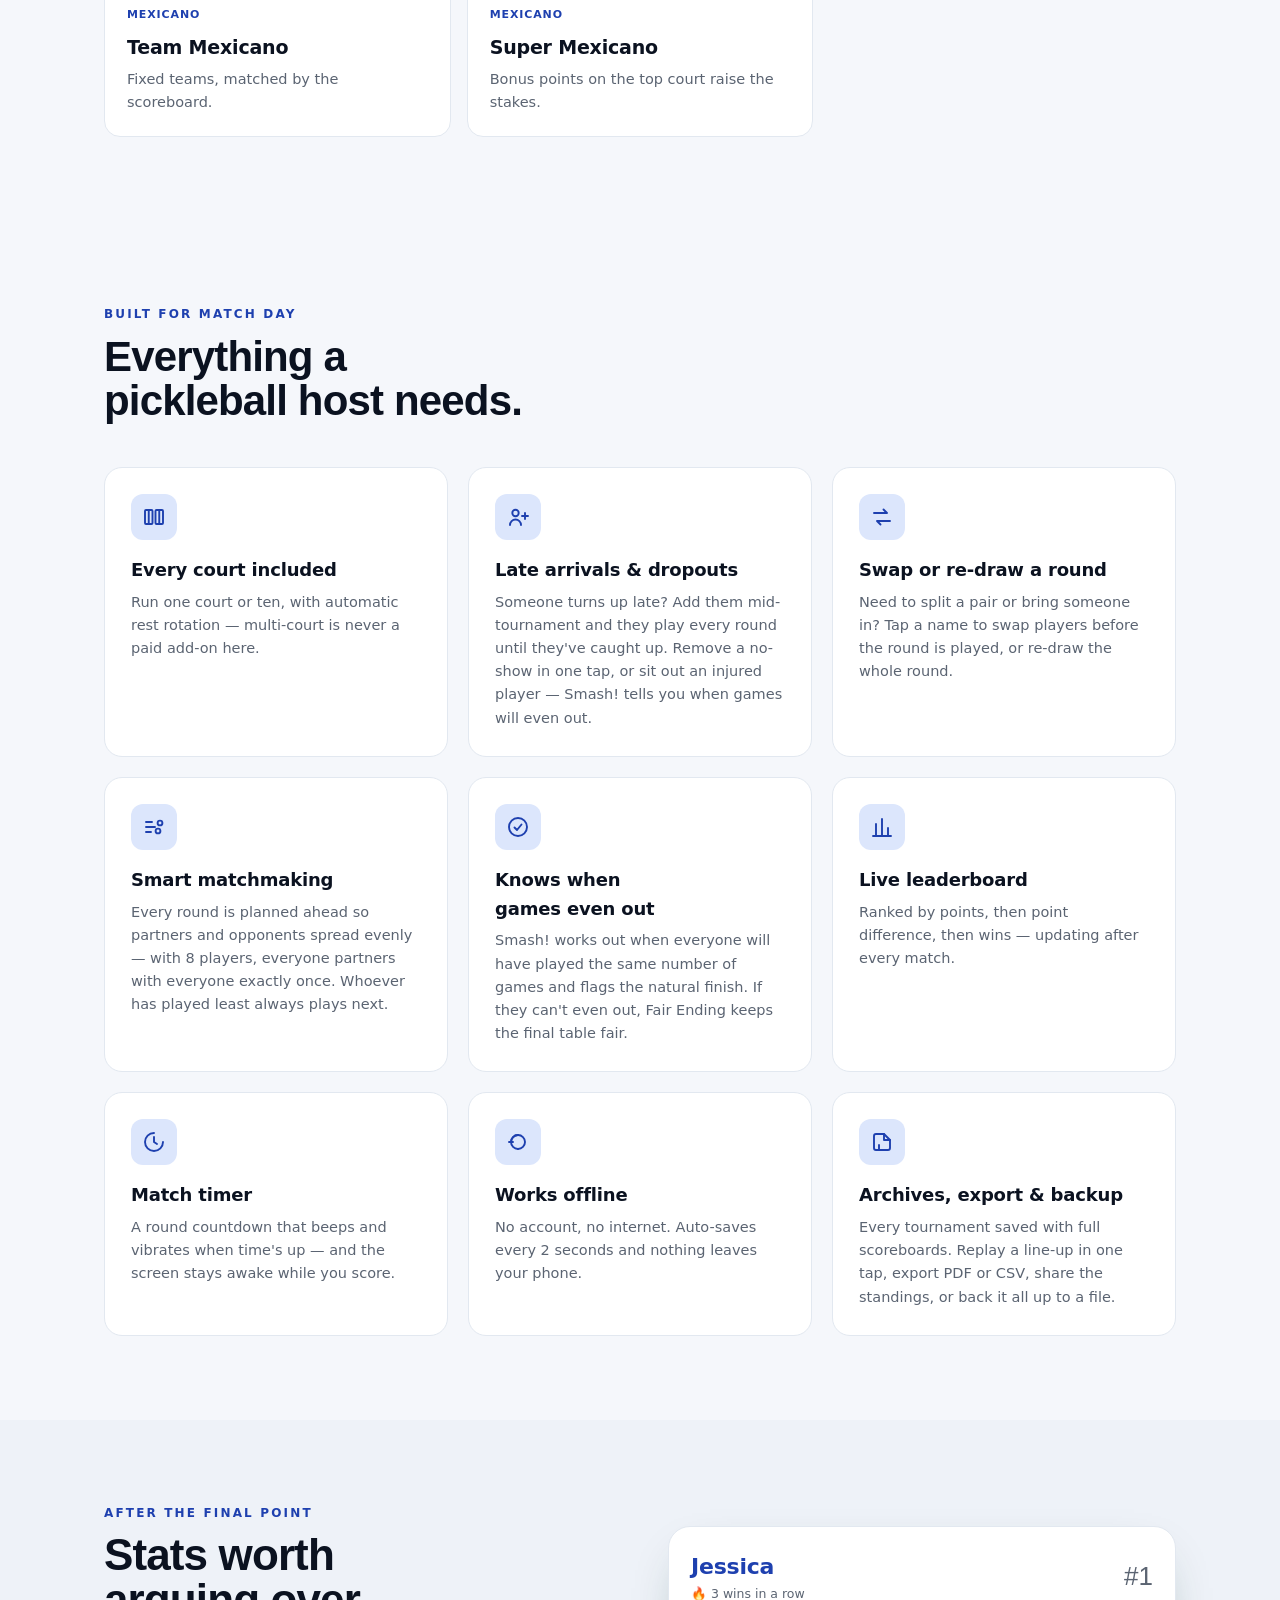
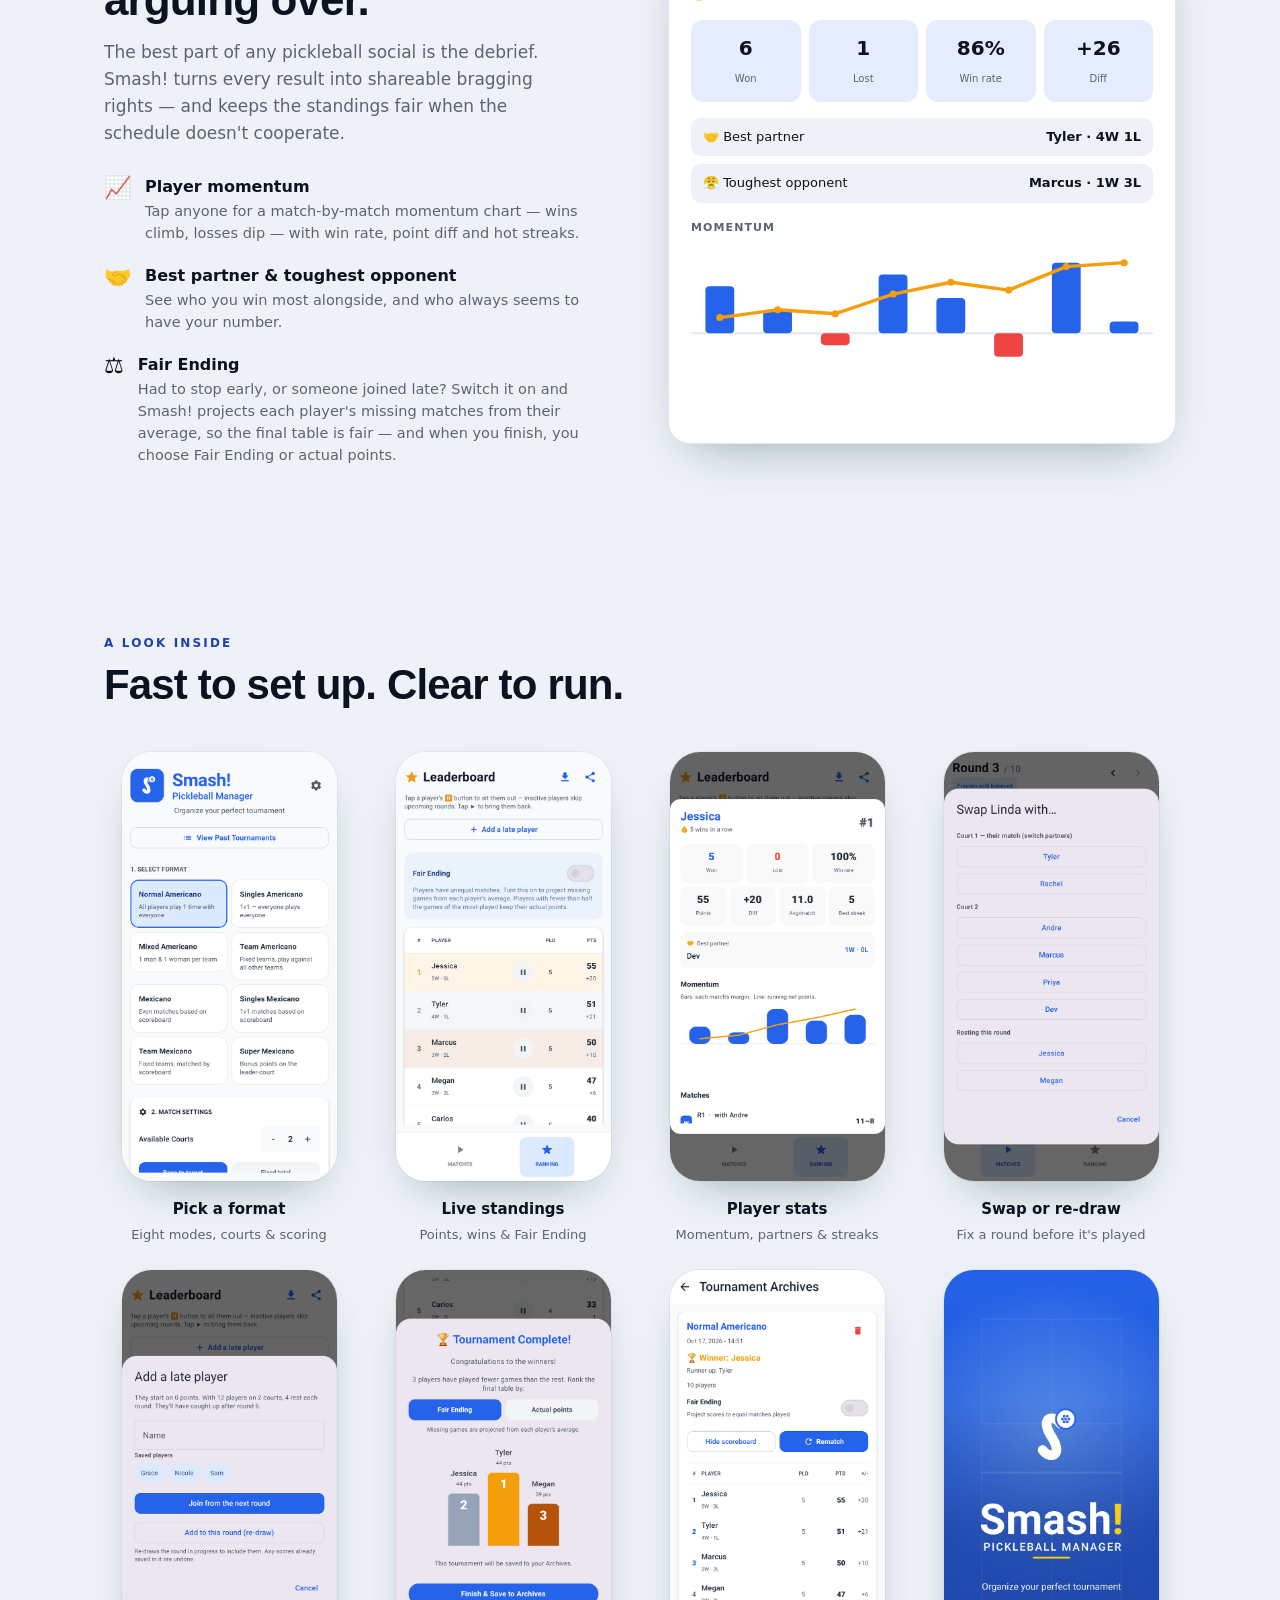
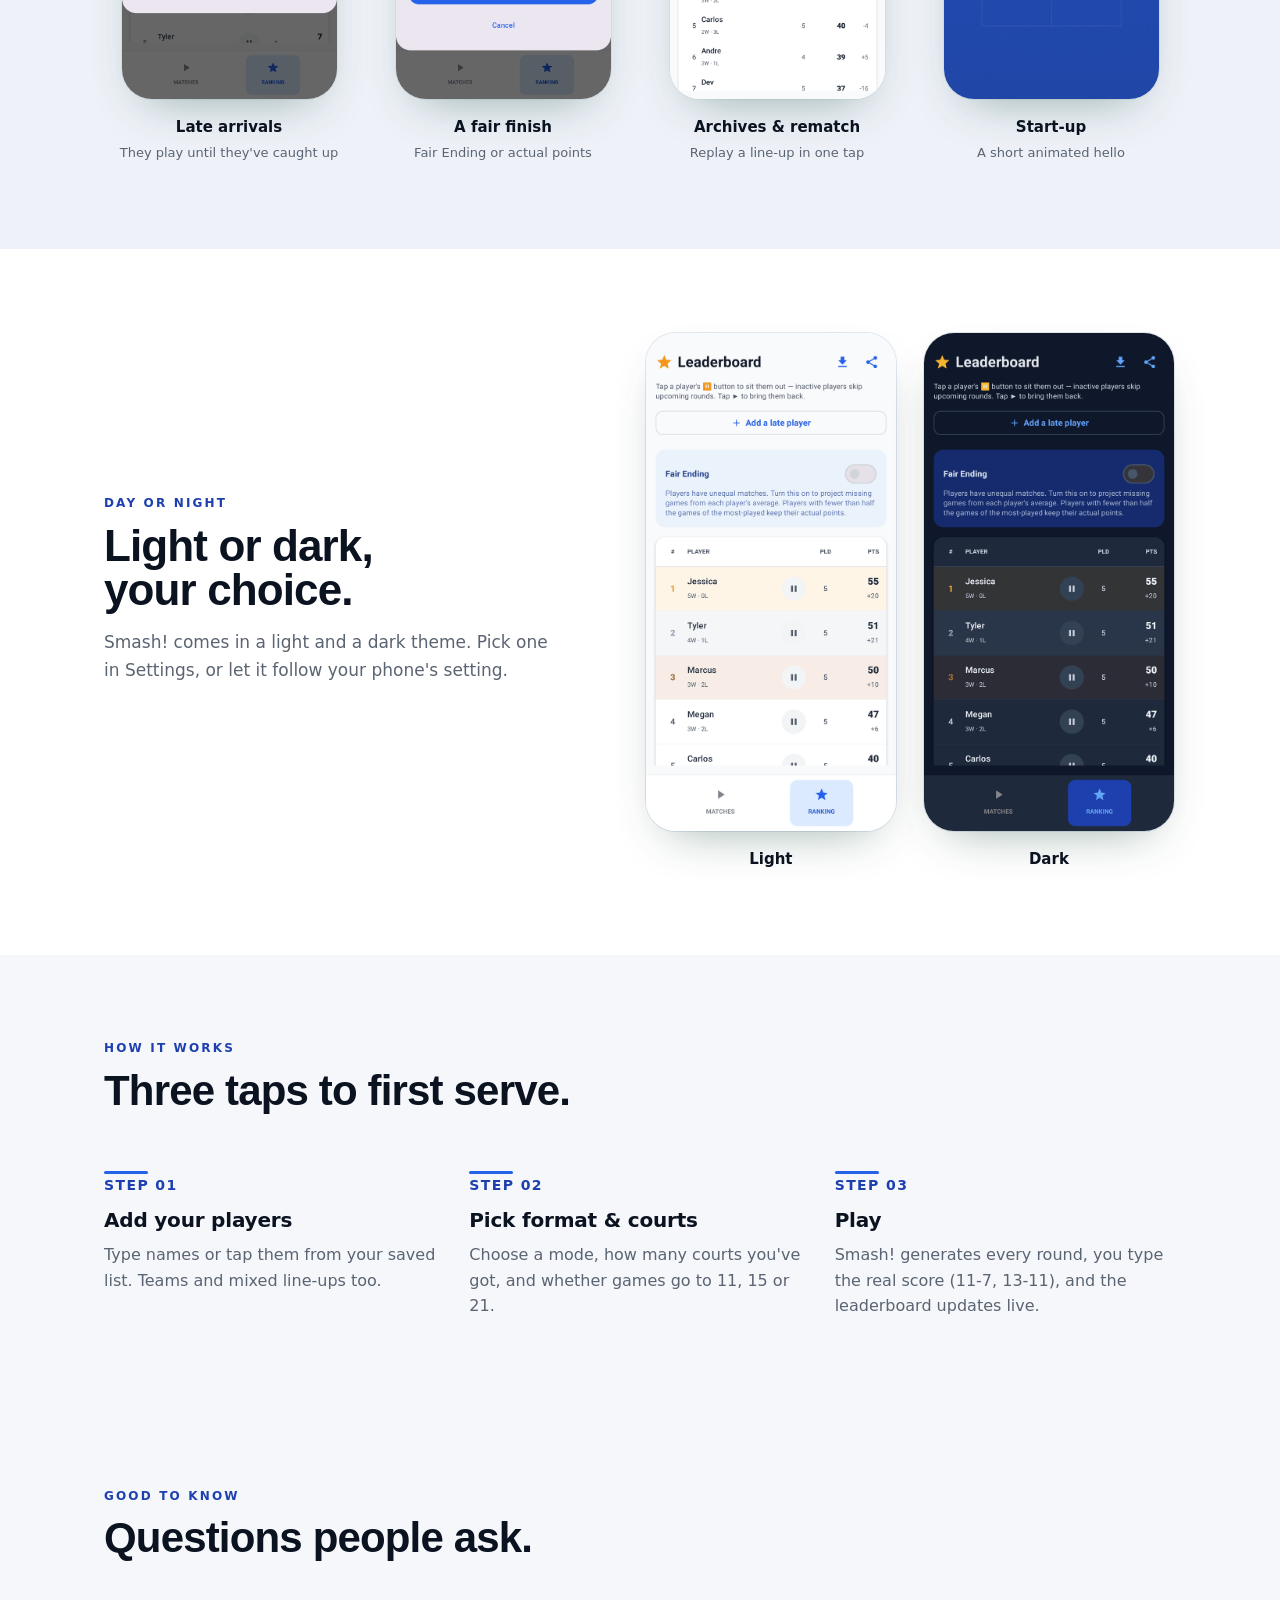
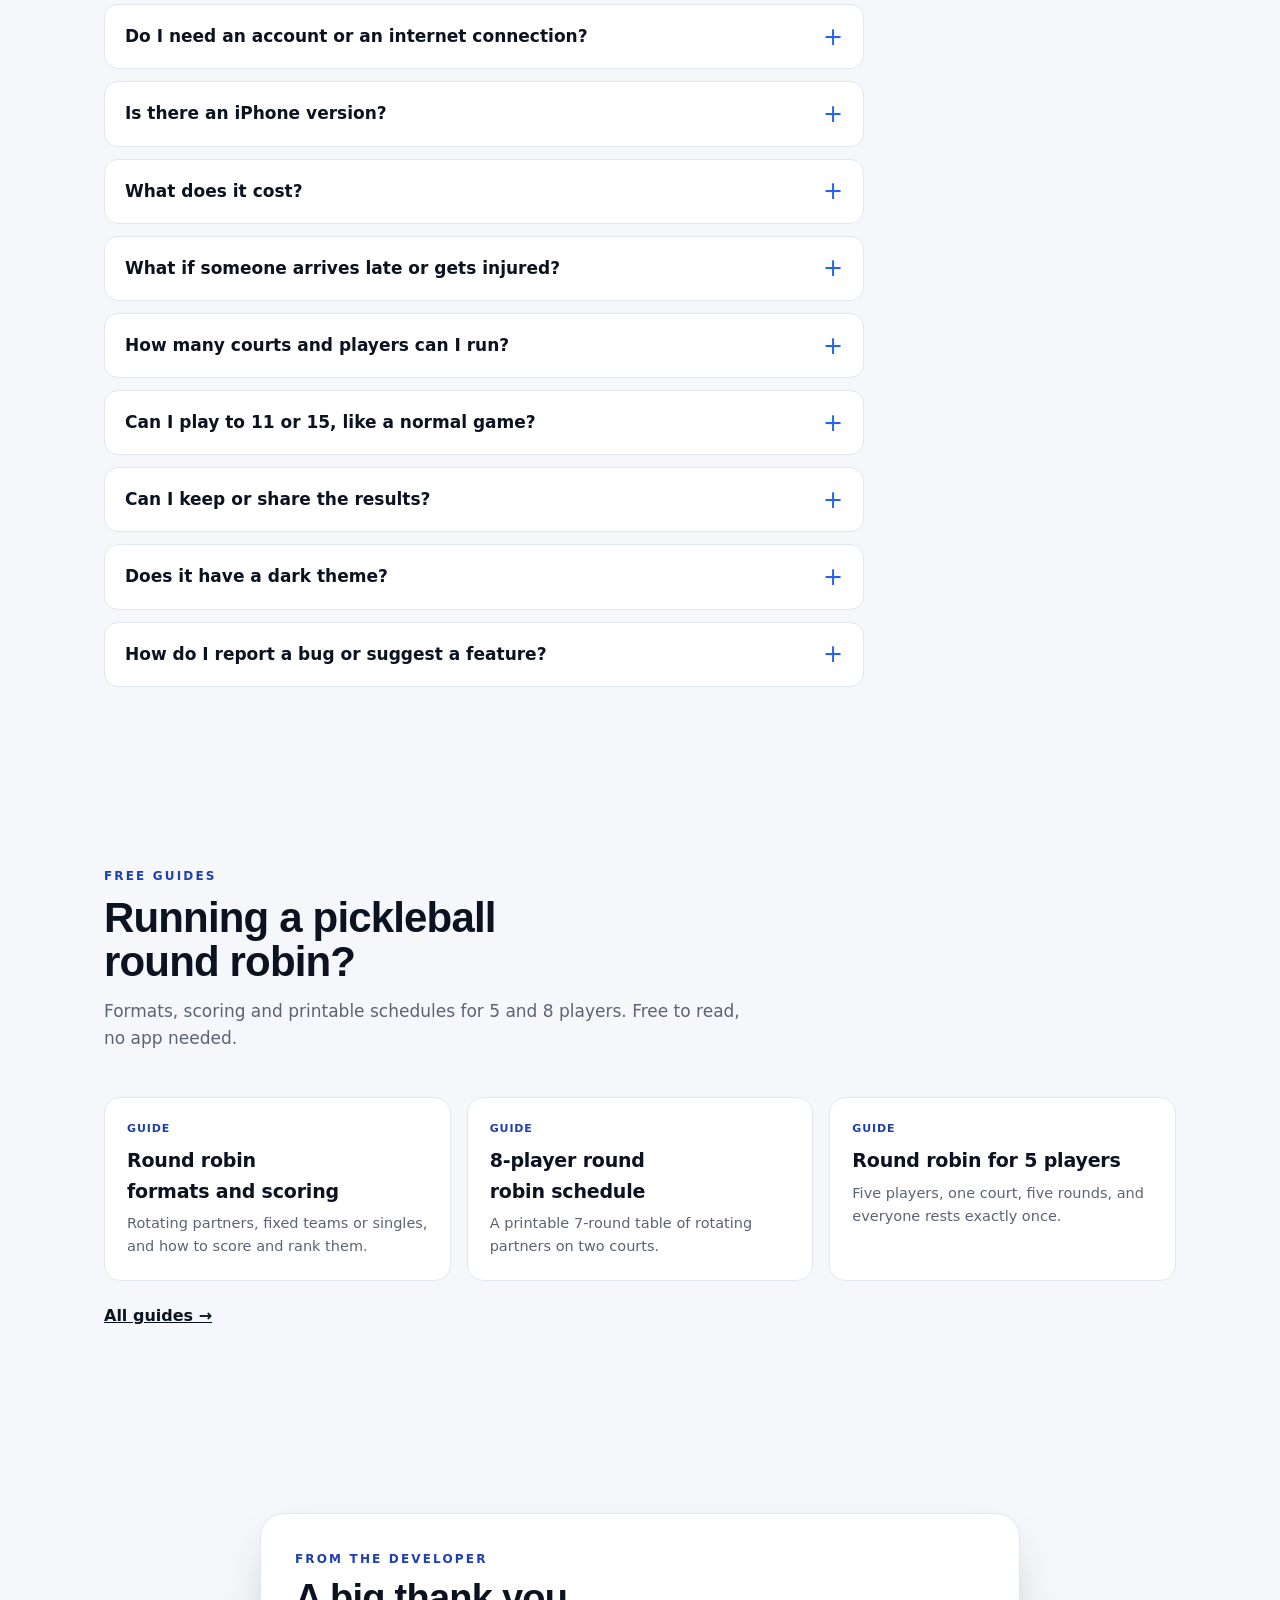
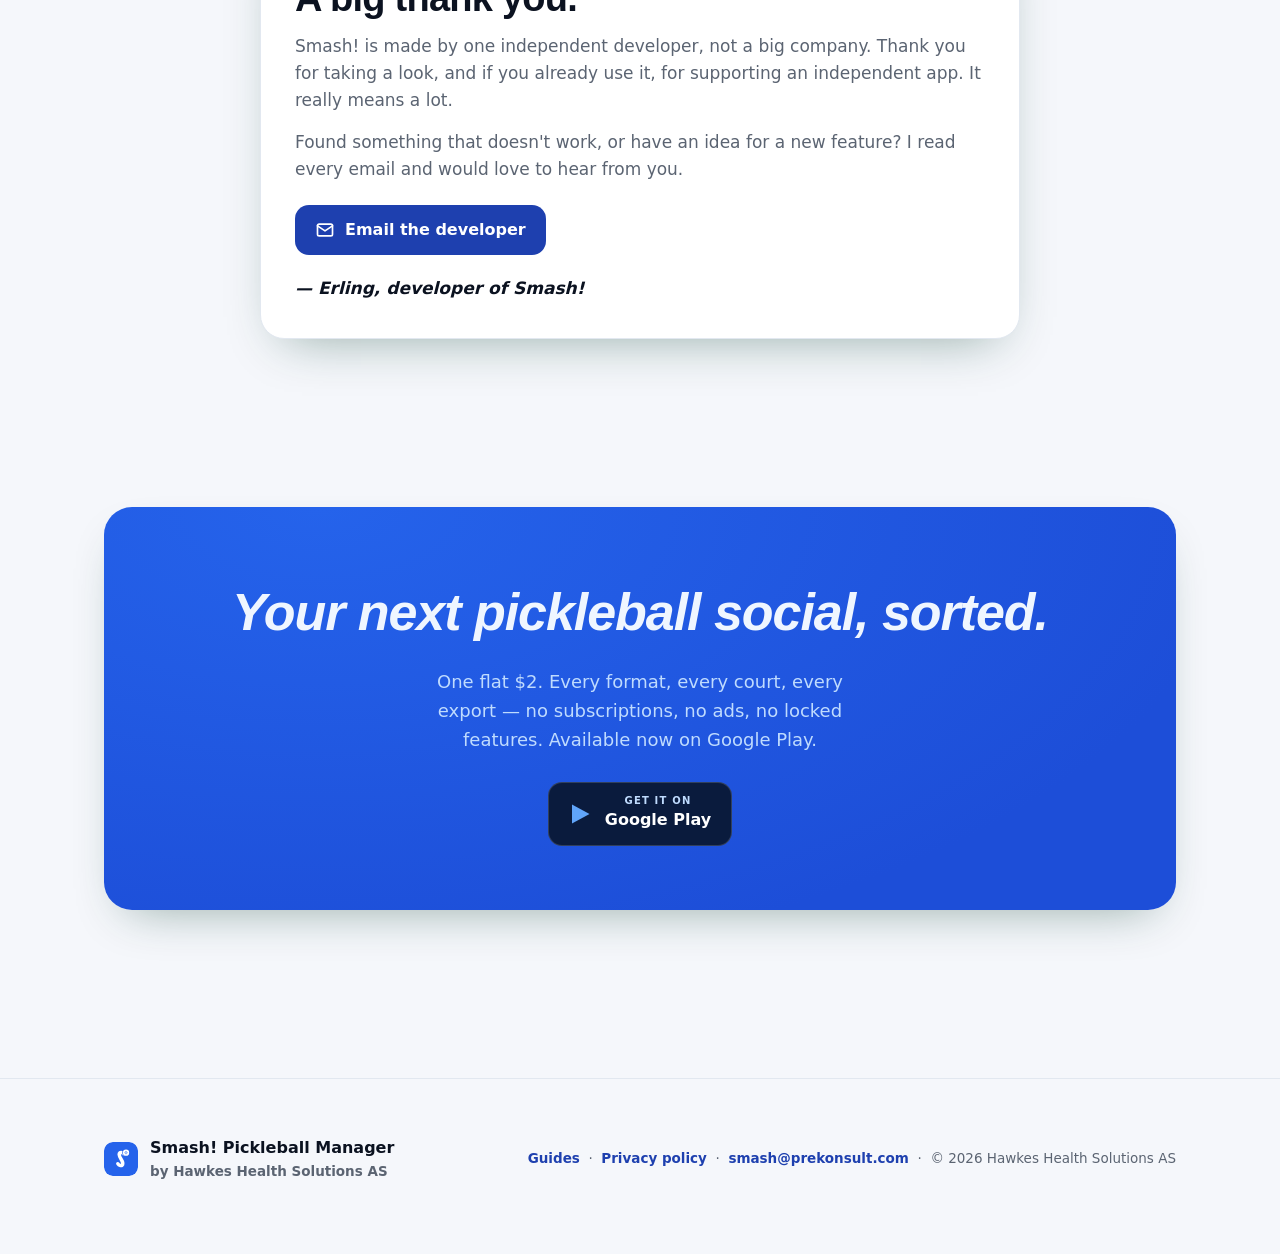
==== commit 854a8777: "Landing: a note from the developer, and how to send feedback - "From the developer" section before t" ====
--- a/index.html
+++ b/index.html
@@ -259,6 +259,16 @@
     .gallery .phone.small{width:100%}
     .duo-phones{gap:16px}
   }
+
+  /* note from the developer */
+  .dev{ max-width:760px; margin:0 auto; background:var(--surface); border:1px solid var(--line); border-radius:24px; padding:36px 34px; box-shadow:var(--shadow); }
+  .dev h2{ font-size:clamp(26px,3.6vw,38px); letter-spacing:-.02em; line-height:1.05; margin-top:10px; }
+  .dev p{ color:var(--muted); font-size:17px; margin:14px 0 0; }
+  .dev .sig{ color:var(--ink); font-style:italic; font-weight:600; margin-top:20px; }
+  .mail-btn{ display:inline-flex; align-items:center; gap:10px; margin-top:22px; padding:12px 20px; border-radius:14px; background:var(--brand-deep); color:#fff; font-weight:800; text-decoration:none; }
+  .mail-btn:hover{ filter:brightness(1.08); }
+  .mail-btn svg{ width:20px; height:20px; fill:none; stroke:currentColor; stroke-width:2; stroke-linecap:round; stroke-linejoin:round; }
+  @media (max-width:620px){ .dev{ padding:28px 22px; } }
 </style>
 </head>
 <body>
@@ -453,6 +463,7 @@
       <details><summary>Can I play to 11 or 15, like a normal game?</summary><p>Yes. Choose a race to a target score (win by 2, like a real game) or a fixed total of points per match, and a round timer if you want one.</p></details>
       <details><summary>Can I keep or share the results?</summary><p>Yes. Every tournament is saved with its full scoreboard. Export a PDF or CSV, share the standings, replay a line-up in one tap, or back everything up to a file.</p></details>
       <details><summary>Does it have a dark theme?</summary><p>Yes. Choose light, dark, or follow your phone's setting.</p></details>
+      <details><summary>How do I report a bug or suggest a feature?</summary><p>Email <a href="mailto:smash@prekonsult.com">smash@prekonsult.com</a>. Every email is read.</p></details>
     </div>
   </div>
 </section>
@@ -470,6 +481,19 @@
       <a class="fmt guide-card reveal" href="guides/pickleball-round-robin-5-players/"><div class="tag">Guide</div><h3>Round robin for 5 players</h3><p>Five players, one court, five rounds, and everyone rests exactly once.</p></a>
     </div>
     <p class="reveal" style="margin-top:22px"><a href="guides/" style="font-weight:700">All guides &rarr;</a></p>
+  </div>
+</section>
+
+<section id="developer">
+  <div class="wrap">
+    <div class="dev reveal">
+      <div class="eyebrow">From the developer</div>
+      <h2 class="display">A big thank you.</h2>
+      <p>Smash! is made by one independent developer, not a big company. Thank you for taking a look, and if you already use it, for supporting an independent app. It really means a lot.</p>
+      <p>Found something that doesn't work, or have an idea for a new feature? I read every email and would love to hear from you.</p>
+      <a class="mail-btn" href="mailto:smash@prekonsult.com?subject=Smash%21%20Pickleball%20Manager%20%E2%80%94%20feedback"><svg viewBox="0 0 24 24" aria-hidden="true"><rect x="3" y="5" width="18" height="14" rx="2"/><path d="m3 7 9 6 9-6"/></svg>Email the developer</a>
+      <p class="sig">— Erling, developer of Smash!</p>
+    </div>
   </div>
 </section>
 
